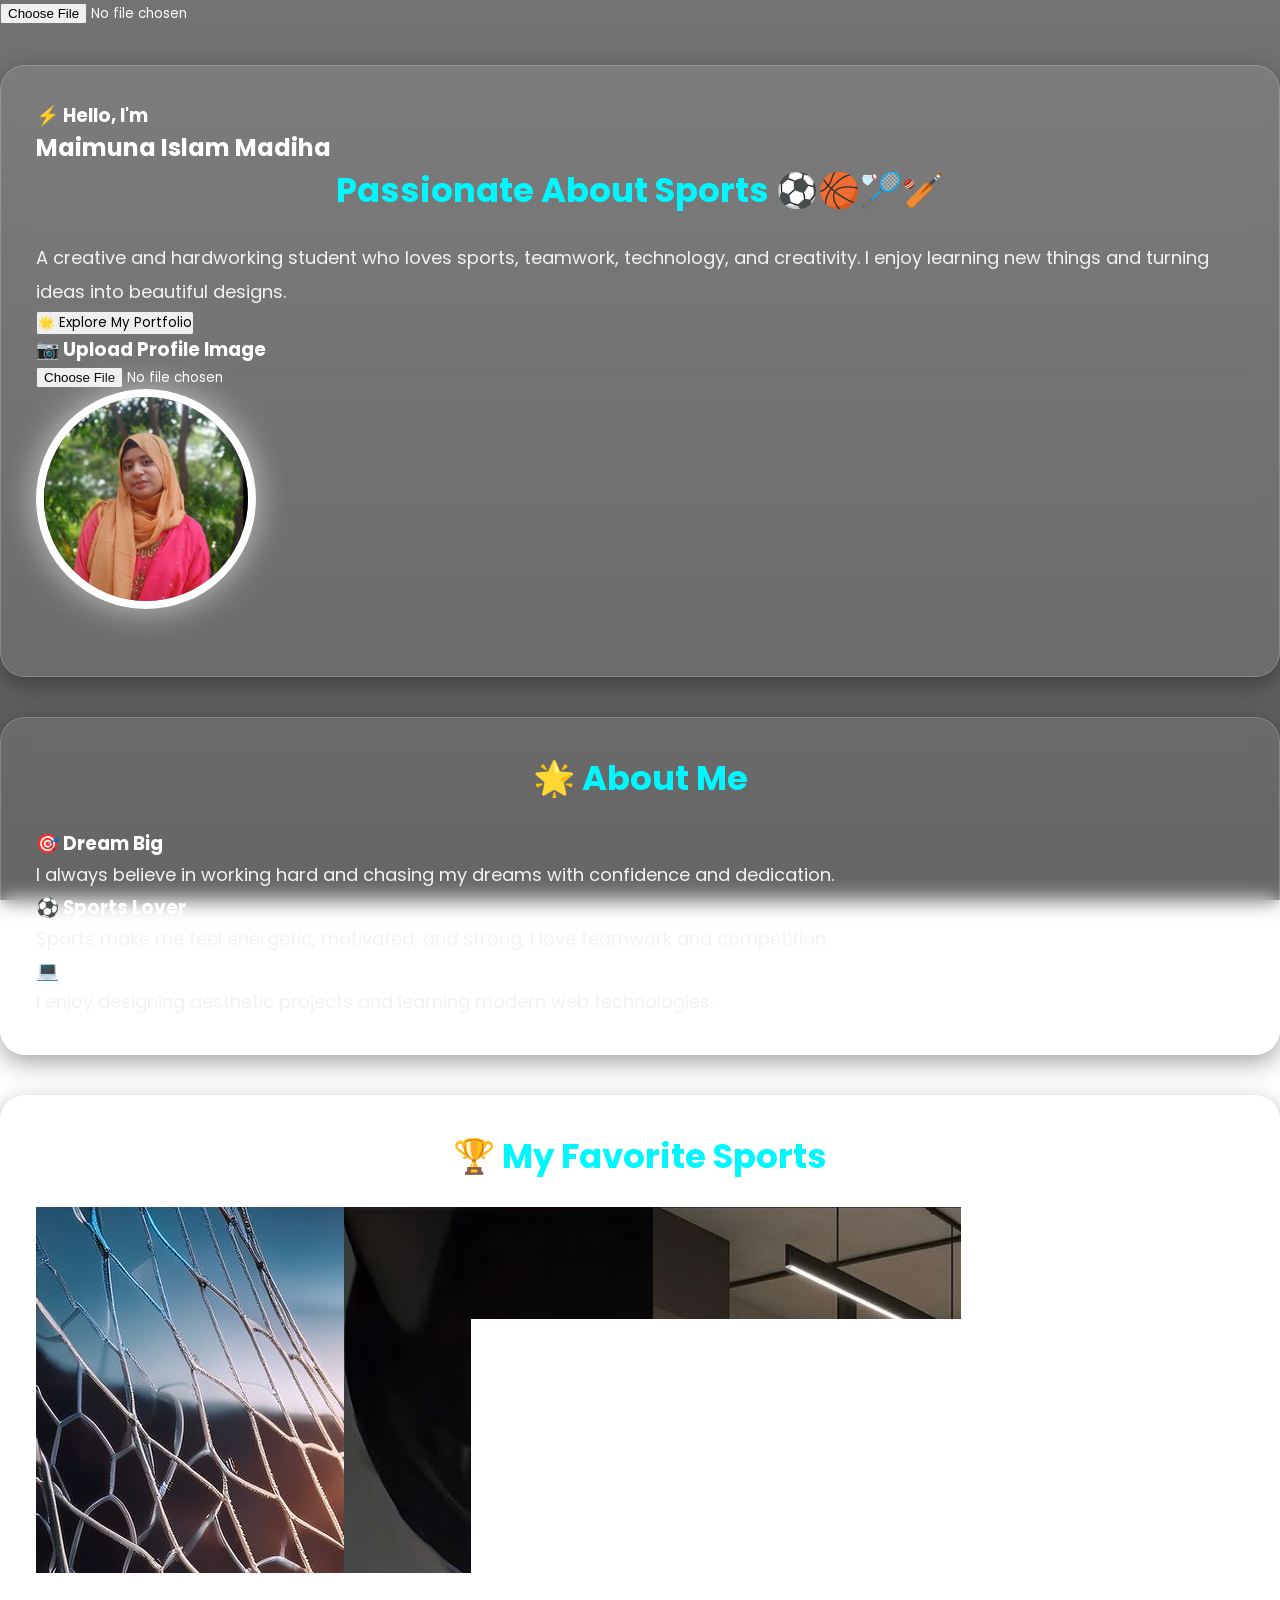
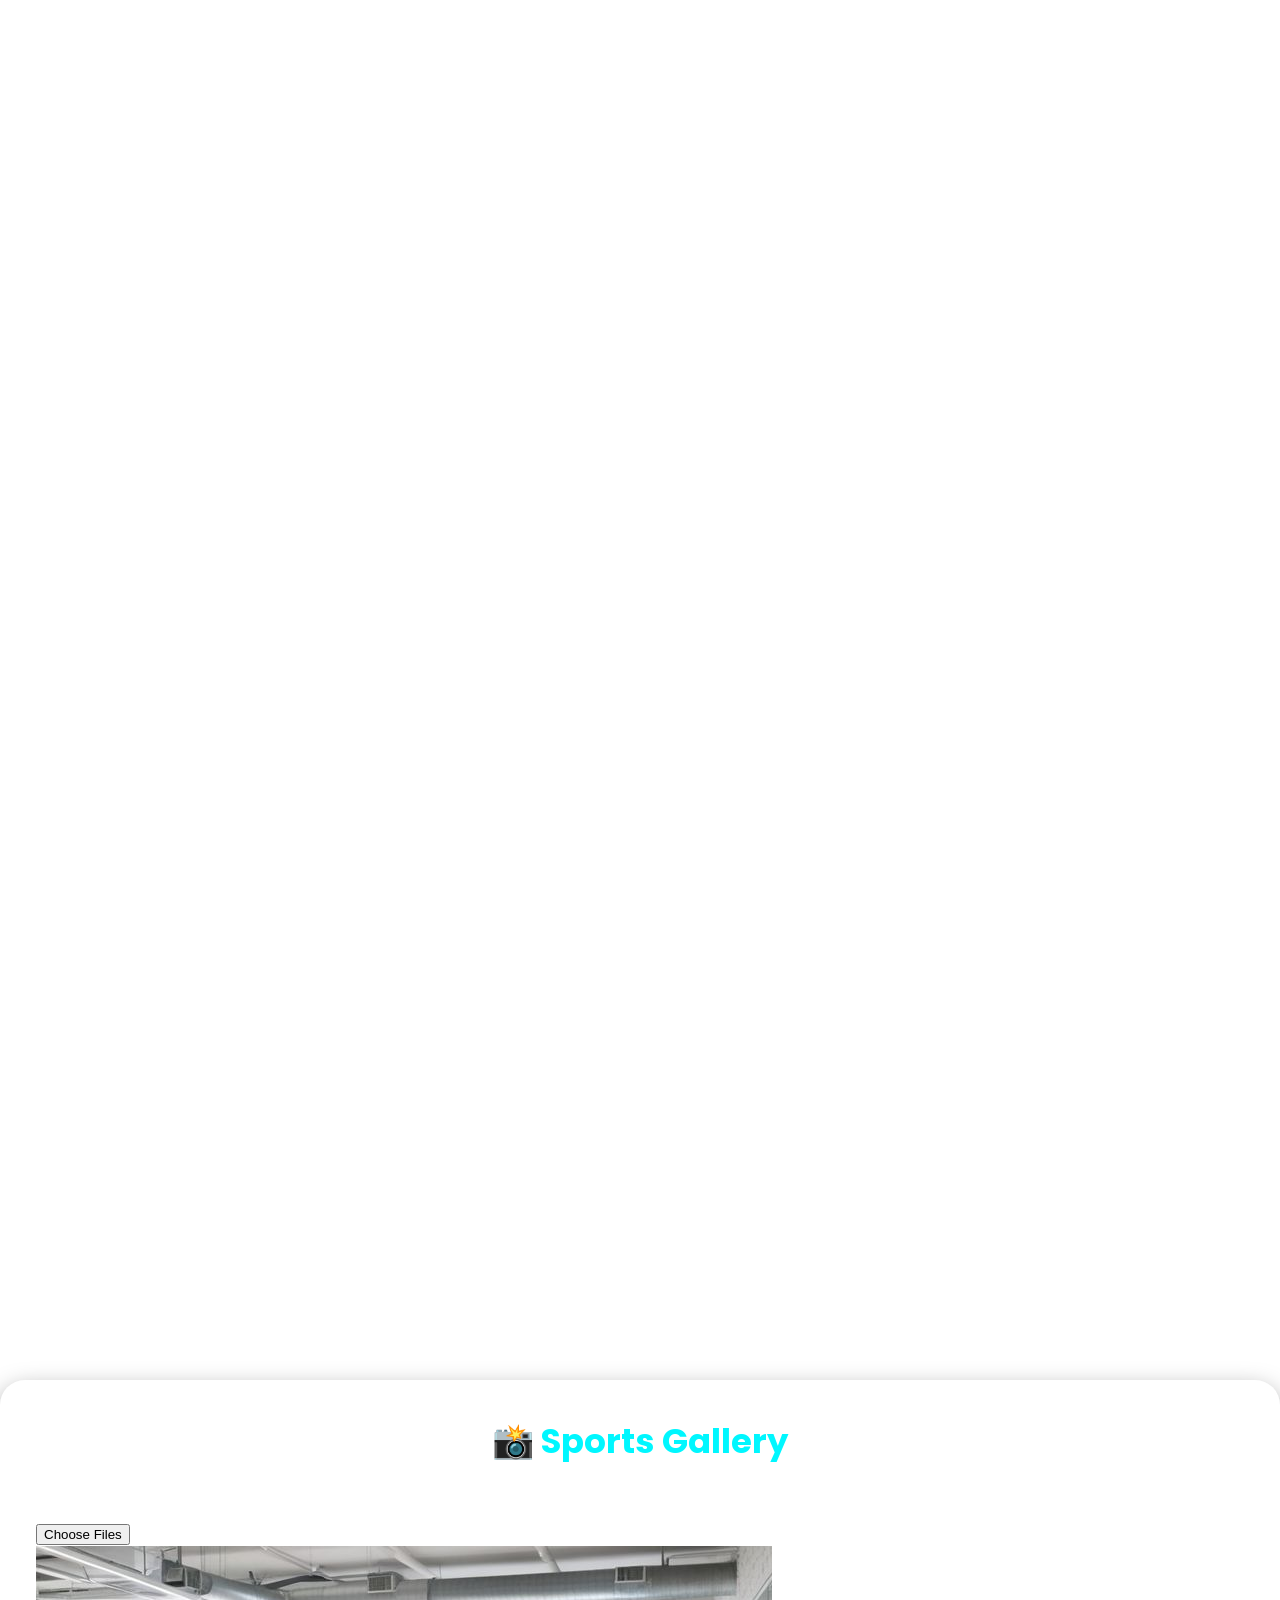
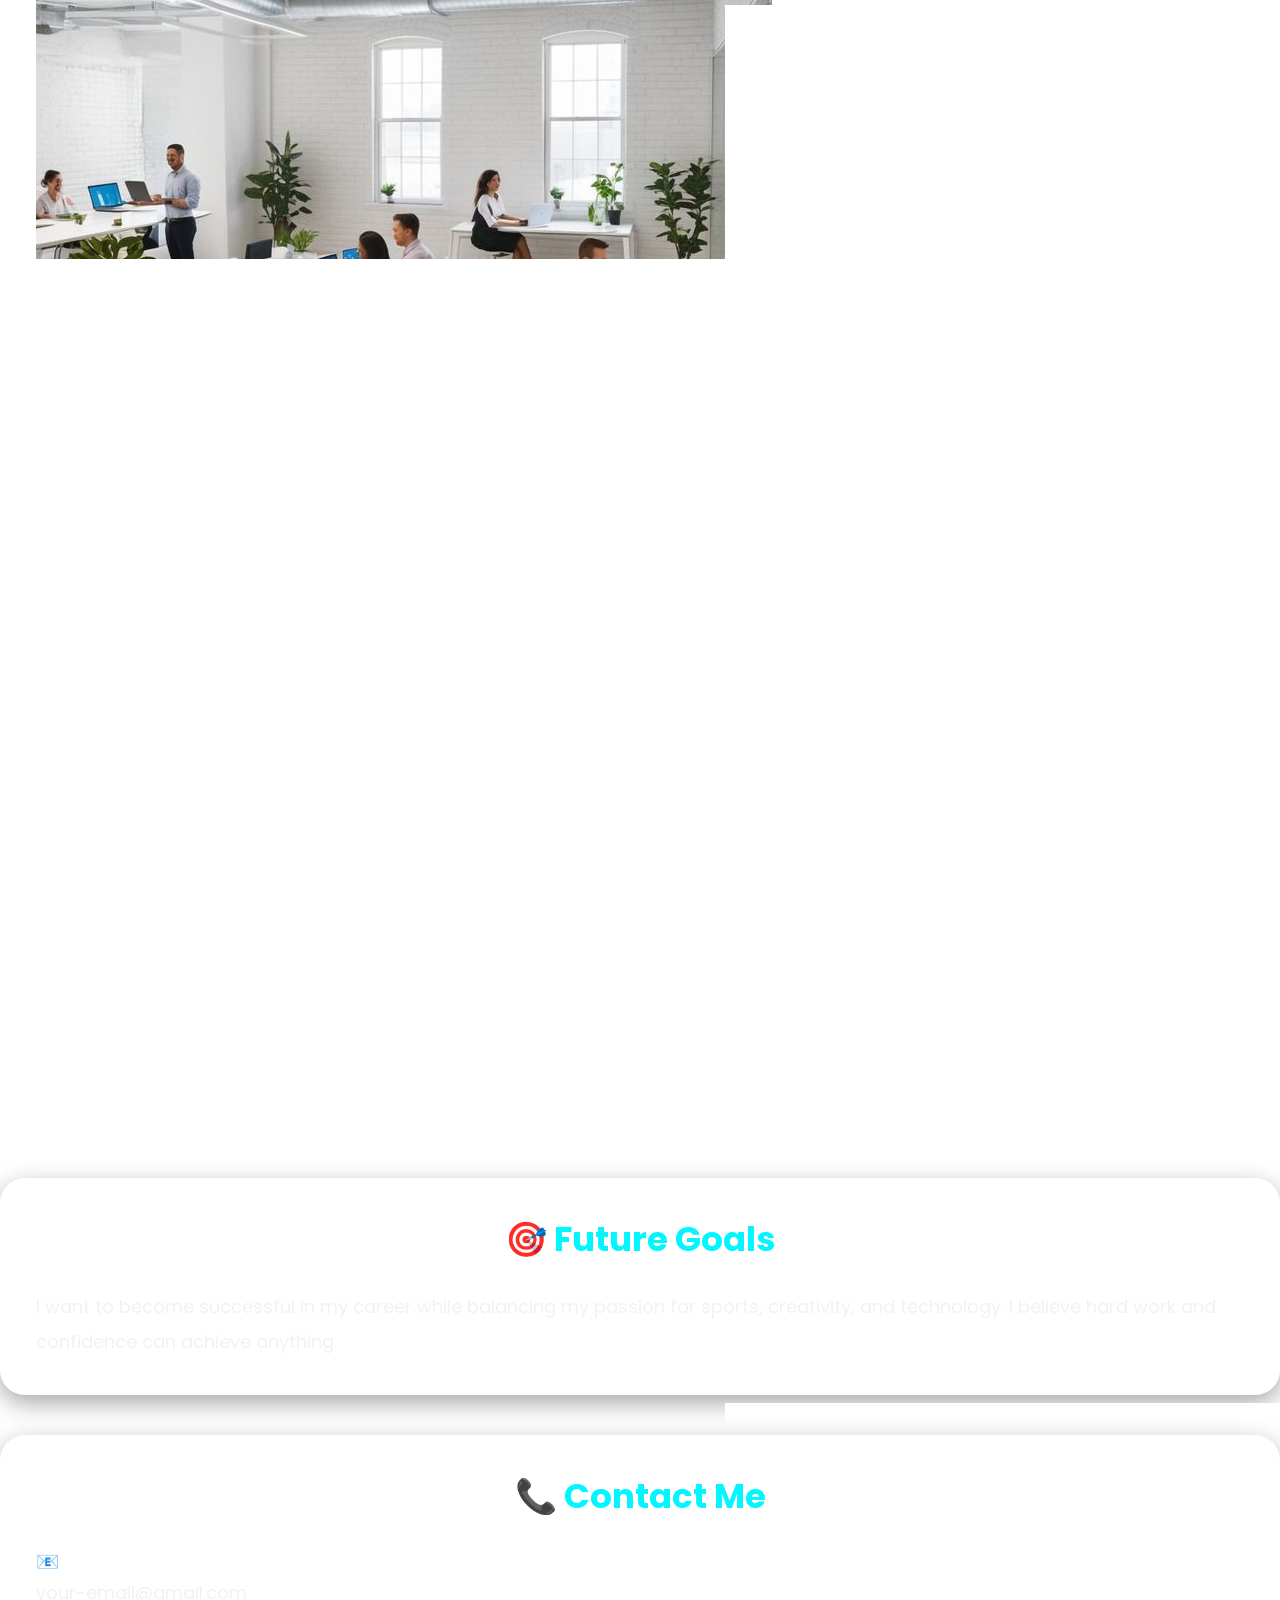
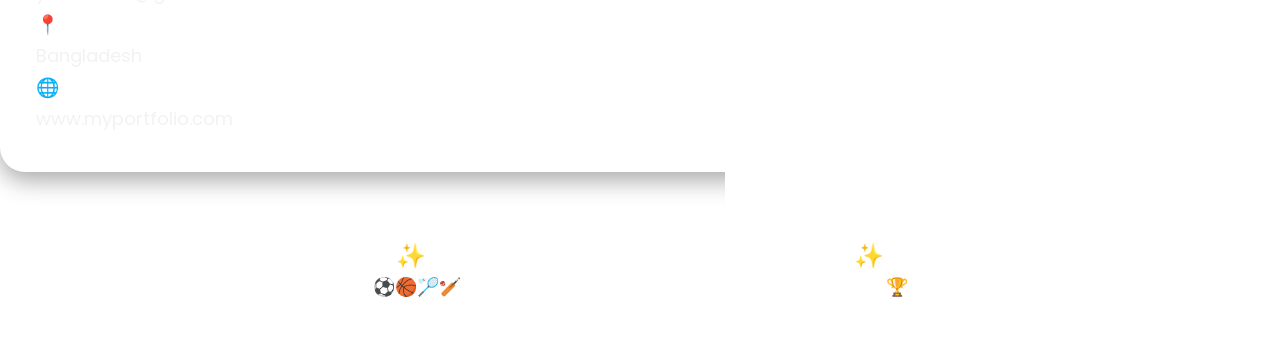
==== index.html @ a53b24c5 "jkkk" ====
<!DOCTYPE html>
<html lang="en">

<head>
    <meta charset="UTF-8">
    <meta name="viewport" content="width=device-width, initial-scale=1.0">

    <title>Madiha | Sports Portfolio</title>

    <!-- CSS FILE -->
    <link rel="stylesheet" href="madiha.css">

    <!-- GOOGLE FONTS -->
    <link href="https://fonts.googleapis.com/css2?family=Poppins:wght@300;400;500;600;700&display=swap" rel="stylesheet">
</head>

<body>

    <!-- BACKGROUND IMAGE SECTION -->
    <div class="background-upload">

        

        <input type="file" id="backgroundImageInput" accept="image/*">

    </div>

    <!-- MAIN CONTAINER -->
    <div class="main-container">

        </nav>

        <!-- HERO SECTION -->
        <section class="hero-section">

            <!-- LEFT SIDE -->
            <div class="hero-text">

                <h3>⚡ Hello, I'm</h3>

                <h1>Maimuna Islam Madiha</h1>

                <h2>
                    Passionate About Sports ⚽🏀🏸🏏
                </h2>

                <p>
                    A creative and hardworking student who loves sports, teamwork, technology, and creativity. 
                    I enjoy learning new things and turning ideas into beautiful designs.
                </p>

                <button>
                    🌟 Explore My Portfolio
                </button>

            </div>

            <!-- RIGHT SIDE -->
            <div class="hero-image">

                <!-- PROFILE IMAGE INPUT -->
                <div class="profile-upload">

                    <h3>📷 Upload Profile Image</h3>

                    <input type="file" id="profileInput" accept="image/*">

                </div>

                <!-- PROFILE IMAGE -->
                <img src="Screenshot 2025-09-28 173318.png" alt="Madiha Profile Image" class="profile-image">

            </div>

        </section>

        <!-- ABOUT SECTION -->
        <section class="about-section">

            <h2>🌟 About Me</h2>

            <div class="about-container">

                <div class="about-card">
                    <h3>🎯 Dream Big</h3>

                    <p>
                        I always believe in working hard and chasing my dreams with confidence and dedication.
                    </p>
                </div>

                <div class="about-card">
                    <h3>⚽ Sports Lover</h3>

                    <p>
                        Sports make me feel energetic, motivated, and strong. I love teamwork and competition.
                    </p>
                </div>

                <div class="about-card">
                    <h3>💻 Creative Mind</h3>

                    <p>
                        I enjoy designing aesthetic projects and learning modern web technologies.
                    </p>
                </div>

            </div>

        </section>

        <!-- SPORTS SECTION -->
        <section class="sports-section">

            <h2>🏆 My Favorite Sports</h2>

            <div class="sports-container">

                <div class="sport-box">
                    <img src="download (13).jpg" alt="Football">
                    <h3>⚽ Football</h3>
                    <p>
                        Football teaches teamwork, focus, and confidence.
                    </p>
                </div>

                <div class="sport-box">
                    <img src="download (11).jpg" alt="Basketball">
                    <h3>🏀 Basketball</h3>
                    <p>
                        Basketball inspires speed, strategy, and leadership.
                    </p>
                </div>

                <div class="sport-box">
                    <img src="download (12).jpg" alt="Badminton">
                    <h3>🏸 Badminton</h3>
                    <p>
                        Badminton helps improve focus and quick thinking.
                    </p>
                </div>

                <div class="sport-box">
                    <img src="Together us humans can.jpg" alt="Cricket">
                    <h3>🏏 Cricket</h3>
                    <p>
                        Cricket is full of excitement, patience, and teamwork.
                    </p>
                </div>

            </div>

        </section>

        <!-- GALLERY -->
        <section class="gallery-section">

            <h2>📸 Sports Gallery</h2>

            <!-- MULTIPLE IMAGE INPUT -->
            <div class="gallery-upload">

                <h3>🖼 Upload More Images</h3>

                <input type="file" id="galleryInput" accept="image/*" multiple>

            </div>

            <div class="gallery-container">

                <img src="office work.jpg" alt="Gallery Image">
                <img src="gallery2.jpg" alt="Gallery Image">
                <img src="gallery3.jpg" alt="Gallery Image">
                <img src="gallery4.jpg" alt="Gallery Image">
                <img src="gallery5.jpg" alt="Gallery Image">
                <img src="gallery6.jpg" alt="Gallery Image">

            </div>

        </section>

        <!-- SKILLS SECTION -->
        <section class="skills-section">

            <h2>💻 My Skills</h2>

            <div class="skills-container">

                <div class="skill-card">✨ Creativity</div>
                <div class="skill-card">✨ Teamwork</div>
                <div class="skill-card">✨ Leadership</div>
                <div class="skill-card">✨ Communication</div>
                <div class="skill-card">✨ Web Design</div>
                <div class="skill-card">✨ Problem Solving</div>
                <div class="skill-card">✨ Confidence</div>
                <div class="skill-card">✨ Time Management</div>

            </div>

        </section>

        <!-- GOALS SECTION -->
        <section class="goal-section">

            <h2>🎯 Future Goals</h2>

            <p>
                I want to become successful in my career while balancing my passion for sports, creativity, and technology. 
                I believe hard work and confidence can achieve anything.
            </p>

        </section>

        <!-- CONTACT SECTION -->
        <section class="contact-section">

            <h2>📞 Contact Me</h2>

            <div class="contact-container">

                <div class="contact-box">
                    <h3>📧 Email</h3>
                    <p>your-email@gmail.com</p>
                </div>

                <div class="contact-box">
                    <h3>📍 Location</h3>
                    <p>Bangladesh</p>
                </div>

                <div class="contact-box">
                    <h3>🌐 Website</h3>
                    <p>www.myportfolio.com</p>
                </div>

            </div>

        </section>

        <!-- FOOTER -->
        <footer>

            <h2>
                ✨ Designed With Passion By Madiha ✨
            </h2>

            <p>
                ⚽🏀🏸🏏 Keep Dreaming • Keep Growing • Keep Winning 🏆
            </p>

        </footer>

    </div>

</body>

</html>
```
---- madiha.css ----
/* =========================================
   MAIMUNA ISLAM MADIHA - AESTHETIC PORTFOLIO
========================================= */

/* Google Font */
@import url('https://fonts.googleapis.com/css2?family=Poppins:wght@300;400;500;600;700&display=swap');

/* Reset */
*{
    margin:0;
    padding:0;
    box-sizing:border-box;
    font-family:'Poppins', sans-serif;
}

/* BODY */
body{
    min-height:100vh;
    background:
    linear-gradient(rgba(0,0,0,0.55), rgba(0,0,0,0.65)),
    url("https://images.unsplash.com/photo-1517649763962-0c623066013b?q=80&w=1600&auto=format&fit=crop");
    
    background-size:cover;
    background-position:center;
    background-attachment:fixed;

    color:white;
    overflow-x:hidden;
}

/* MAIN CONTAINER */
.portfolio-container{
    width:90%;
    max-width:1200px;
    margin:auto;
    padding:40px 0;
}

/* HEADER */
header{
    text-align:center;
    padding:50px 30px;
    backdrop-filter:blur(12px);
    background:rgba(255,255,255,0.08);
    border:1px solid rgba(255,255,255,0.2);
    border-radius:30px;
    box-shadow:0 10px 30px rgba(0,0,0,0.4);
}

/* PROFILE IMAGE */
.profile-image{
    width:220px;
    height:220px;
    border-radius:50%;
    object-fit:cover;
    border:8px solid #ffffff;
    box-shadow:0 0 35px rgba(255,255,255,0.6);
    margin-bottom:25px;
    transition:0.5s;
}

/* Hover Effect */
.profile-image:hover{
    transform:scale(1.06);
    box-shadow:0 0 30px #00f7ff;
}

/* NAME */
header h1{
    font-size:52px;
    font-weight:700;
    margin-bottom:15px;
    background:linear-gradient(to right,#ffcc00,#00f7ff,#ff4fd8);
    -webkit-background-clip:text;
    -webkit-text-fill-color:transparent;
}

/* SHORT TEXT */
header p{
    font-size:20px;
    color:#f1f1f1;
    line-height:1.8;
}

/* SECTION DESIGN */
section{
    margin-top:40px;
    padding:35px;
    border-radius:25px;
    background:rgba(255,255,255,0.08);
    backdrop-filter:blur(10px);
    border:1px solid rgba(255,255,255,0.2);
    box-shadow:0 8px 25px rgba(0,0,0,0.35);
    transition:0.4s;
}

/* Hover Animation */
section:hover{
    transform:translateY(-6px);
}

/* SECTION TITLE */
section h2{
    font-size:34px;
    margin-bottom:25px;
    color:#00f7ff;
    text-align:center;
}

/* PARAGRAPH */
section p{
    font-size:18px;
    line-height:1.9;
    color:#f2f2f2;
}

/* SPORTS CARDS */
.sports-container{
    display:grid;
    grid-template-columns:repeat(auto-fit,minmax(220px,1fr));
    gap:25px;
    margin-top:20px;
}

/* CARD */
.sport-card{
    background:linear-gradient(135deg,#ff4fd8,#6c63ff);
    padding:25px;
    border-radius:20px;
    text-align:center;
    transition:0.4s;
    box-shadow:0 8px 20px rgba(0,0,0,0.3);
}

/* CARD HOVER */
.sport-card:hover{
    transform:scale(1.05);
    background:linear-gradient(135deg,#00f7ff,#ffcc00);
    color:black;
}

/* CARD TITLE */
.sport-card h3{
    font-size:28px;
    margin-bottom:12px;
}

/* CARD TEXT */
.sport-card p{
    font-size:16px;
}

/* SKILLS */
.skills ul{
    display:grid;
    grid-template-columns:repeat(auto-fit,minmax(220px,1fr));
    gap:18px;
    list-style:none;
}

/* SKILL ITEM */
.skills li{
    background:linear-gradient(135deg,#00f7ff,#0077ff);
    padding:18px;
    border-radius:15px;
    text-align:center;
    font-weight:600;
    transition:0.4s;
    box-shadow:0 6px 18px rgba(0,0,0,0.3);
}

/* SKILL HOVER */
.skills li:hover{
    transform:translateY(-5px);
    background:linear-gradient(135deg,#ffcc00,#ff4fd8);
}

/* CONTACT */
.contact p{
    text-align:center;
    font-size:19px;
    margin:12px 0;
}

/* FOOTER */
footer{
    margin-top:40px;
    text-align:center;
    padding:25px;
    border-radius:20px;
    background:rgba(255,255,255,0.08);
    backdrop-filter:blur(10px);
    border:1px solid rgba(255,255,255,0.2);
}

/* FOOTER TEXT */
footer p{
    font-size:18px;
    color:#ffffff;
}

/* IMAGE INPUT OPTION */
.image-upload{
    margin-top:25px;
    text-align:center;
}

/* Upload Label */
.image-upload label{
    display:inline-block;
    padding:14px 28px;
    background:linear-gradient(135deg,#00f7ff,#6c63ff);
    border-radius:40px;
    color:white;
    font-weight:600;
    cursor:pointer;
    transition:0.4s;
}

/* Label Hover */
.image-upload label:hover{
    background:linear-gradient(135deg,#ff4fd8,#ffcc00);
    transform:scale(1.05);
}

/* Hide Input */
.image-upload input{
    display:none;
}

/* EXTRA GLOW EFFECT */
header,
section,
footer{
    animation:glow 4s infinite alternate;
}

/* Animation */
@keyframes glow{
    from{
        box-shadow:0 0 20px rgba(0,247,255,0.15);
    }
    to{
        box-shadow:0 0 35px rgba(255,79,216,0.35);
    }
}

/* RESPONSIVE */
@media(max-width:768px){

    header h1{
        font-size:36px;
    }

    .profile-image{
        width:170px;
        height:170px;
    }

    section{
        padding:25px;
    }

    section h2{
        font-size:28px;
    }

    section p{
        font-size:16px;
    }
}
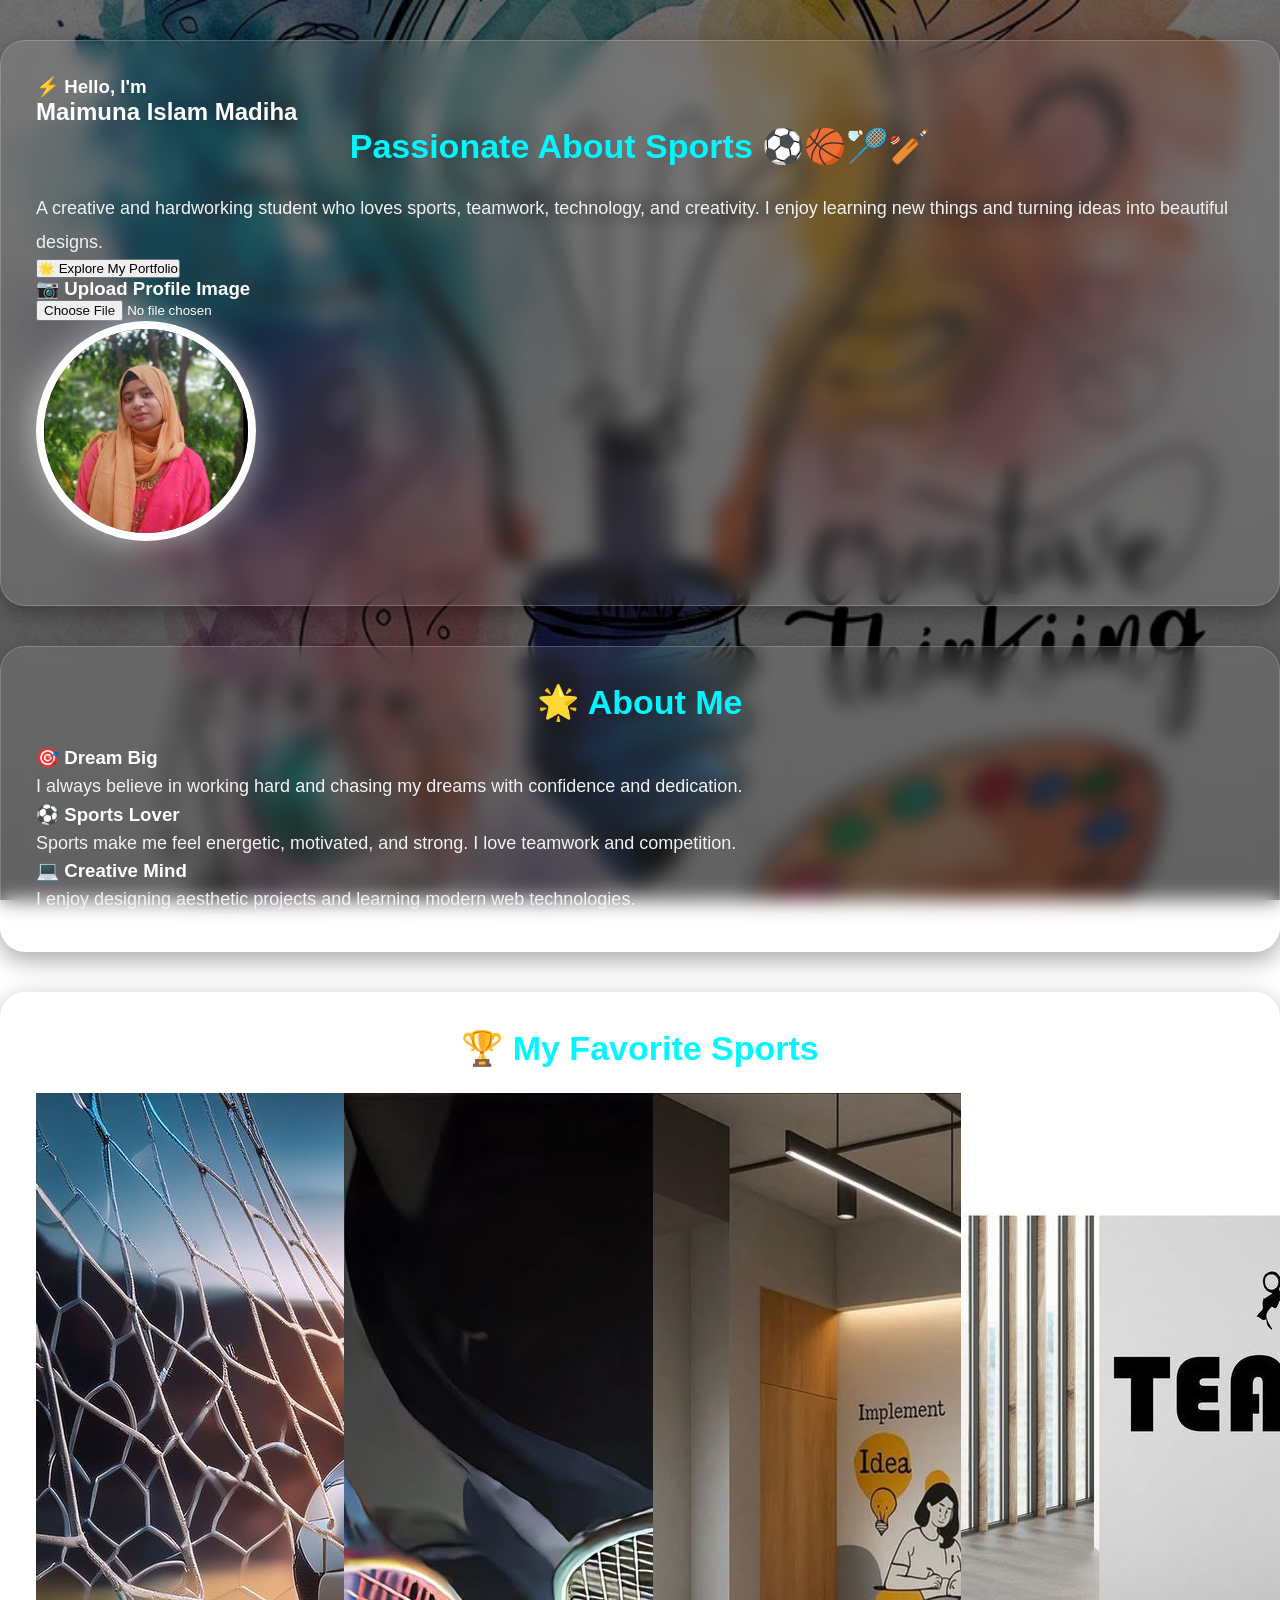
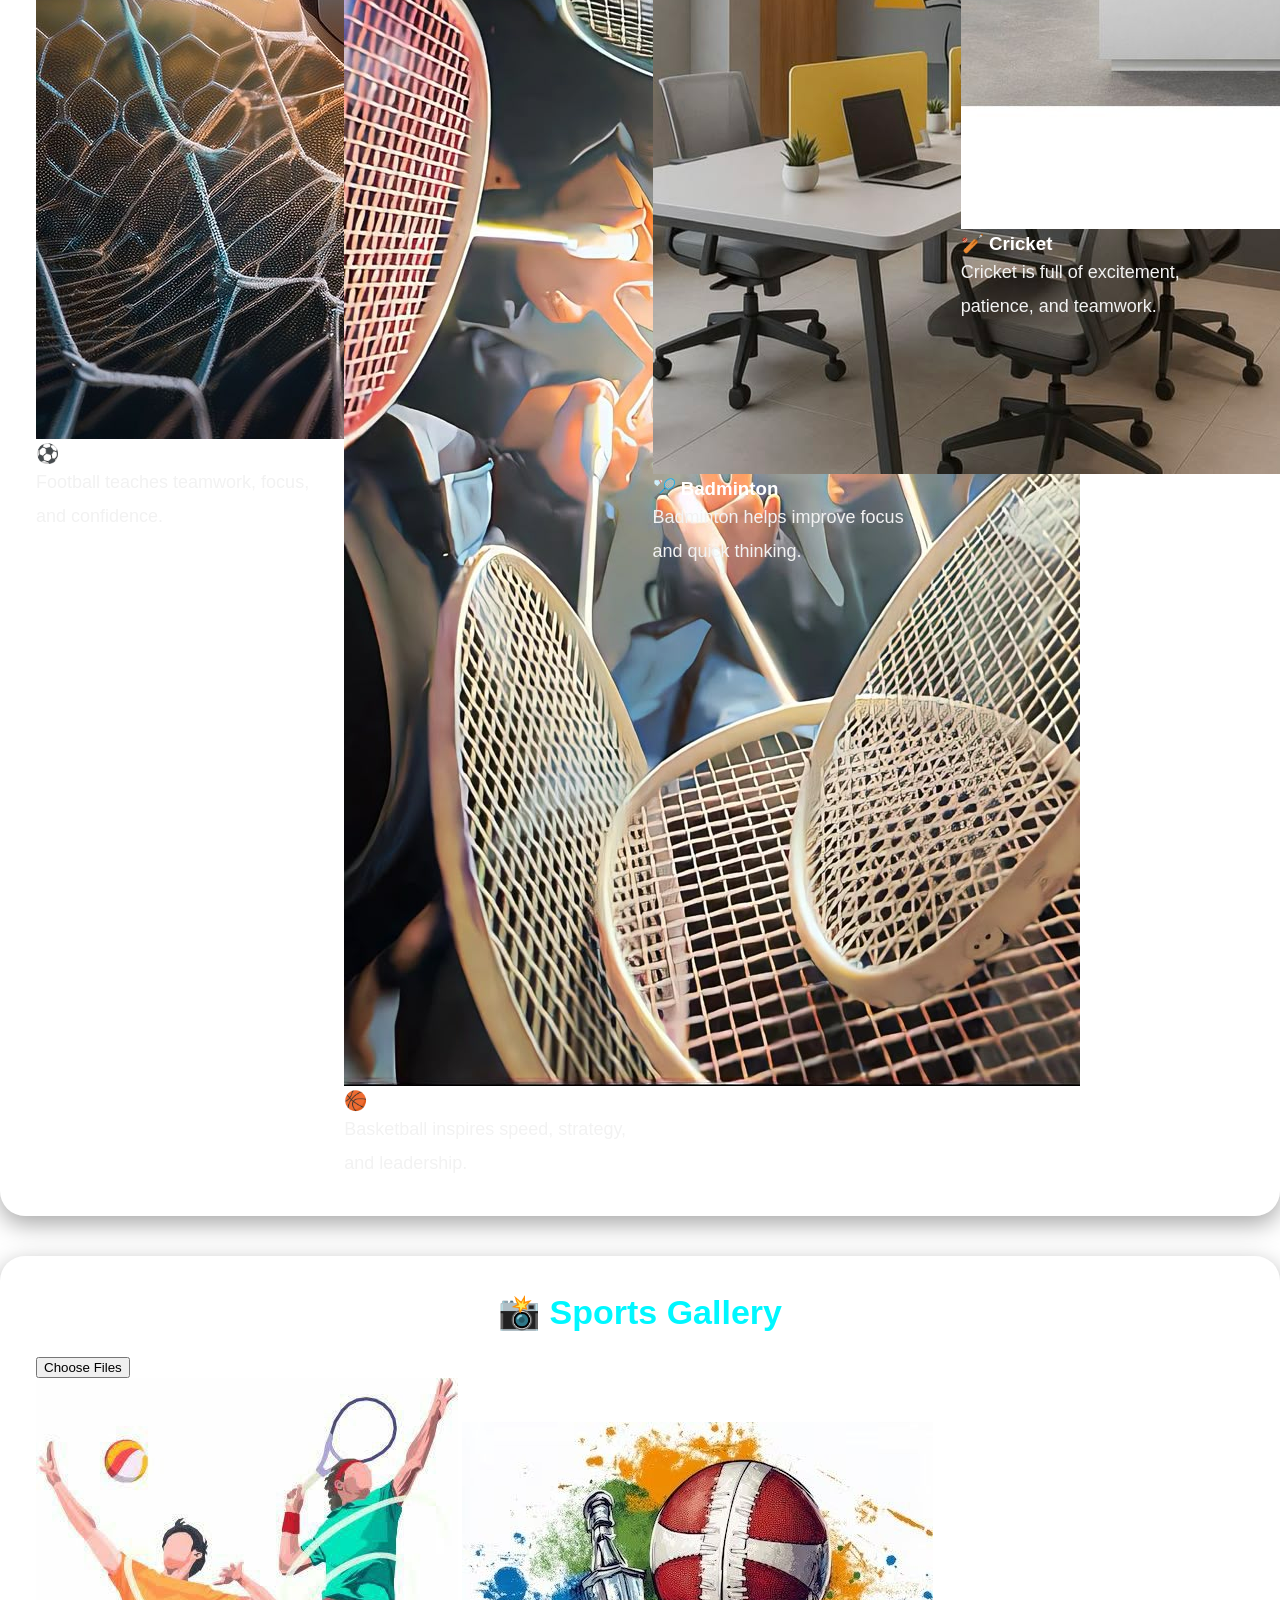
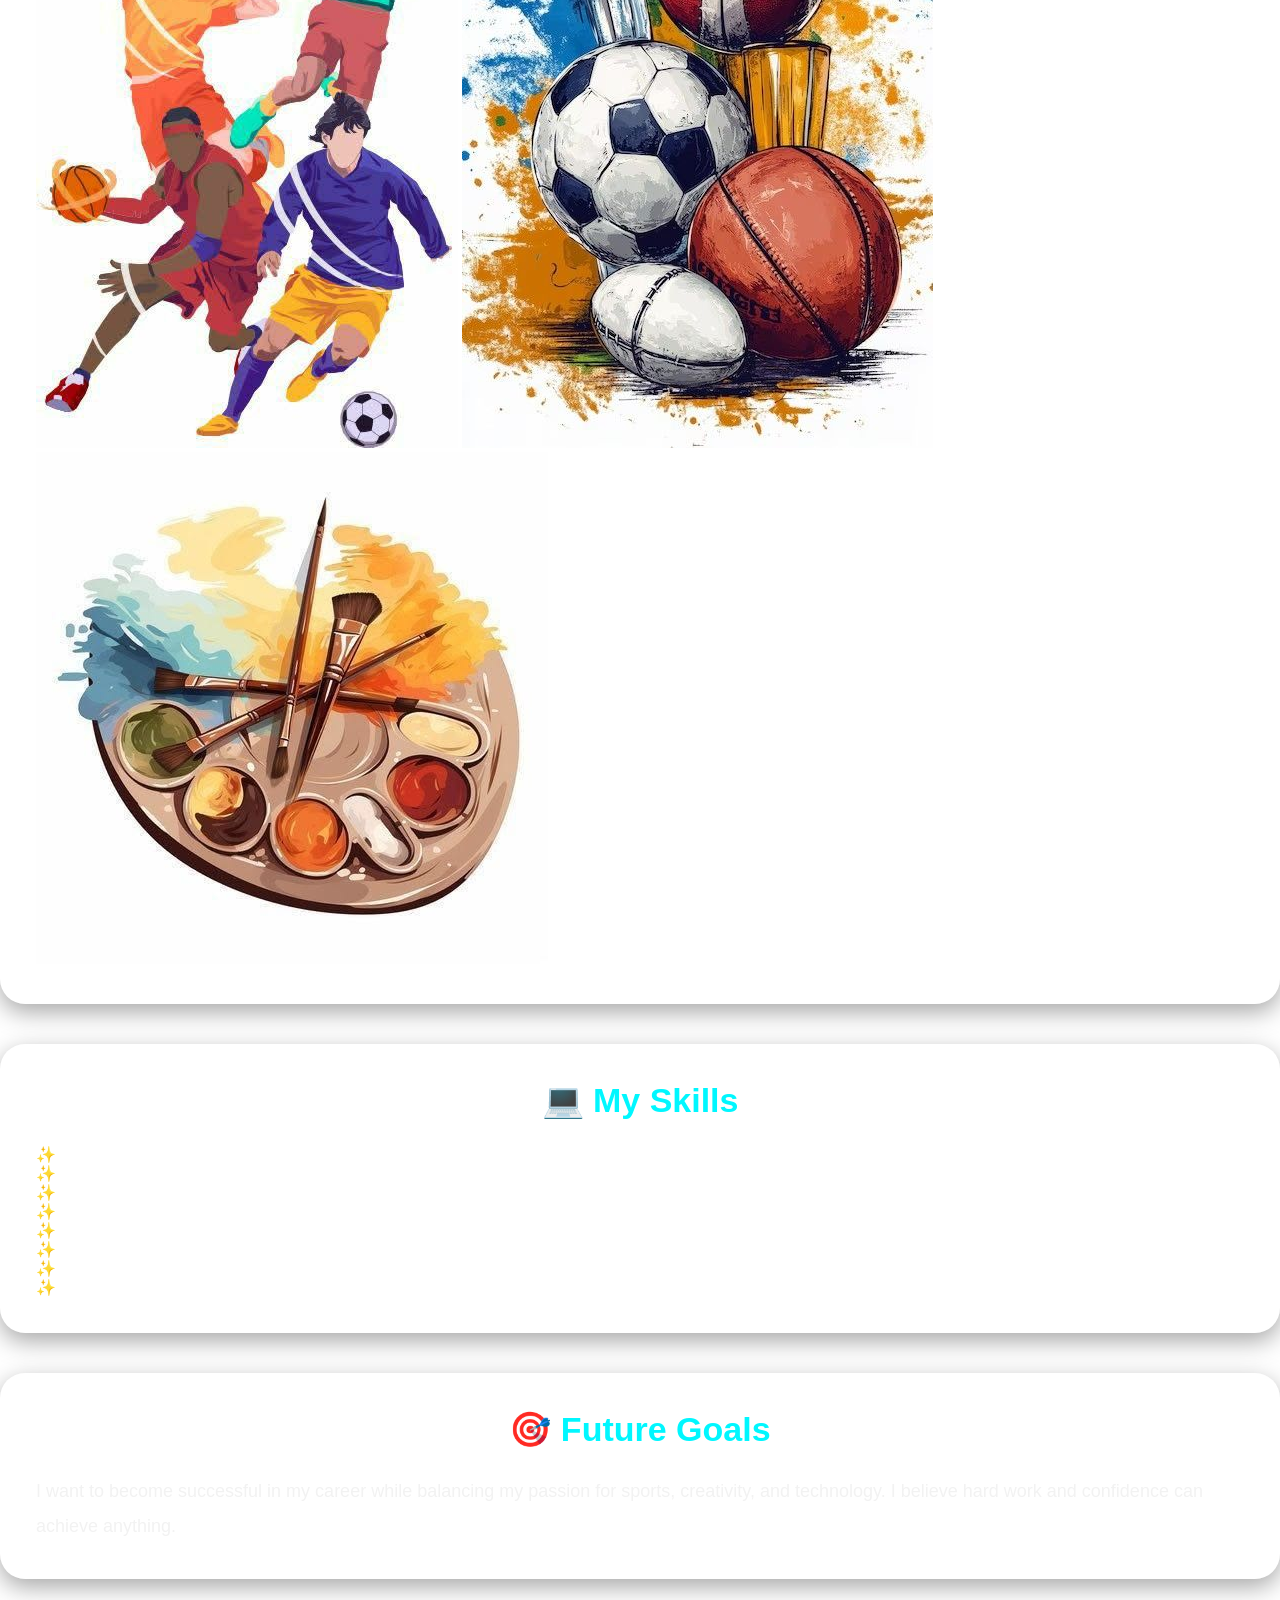
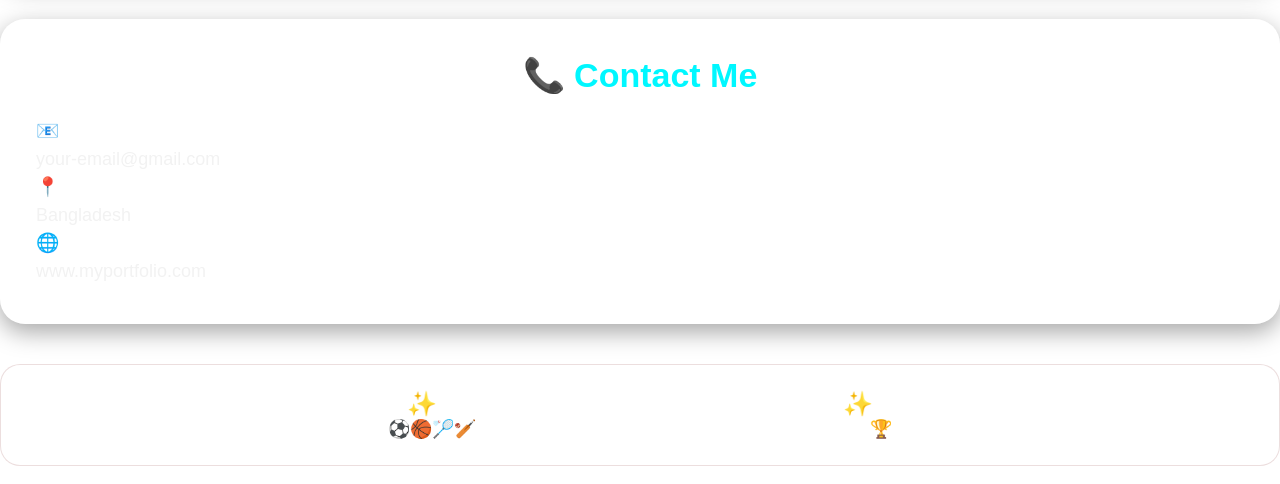
==== commit 6c155002: "ghjhvjg" ====
--- a/index.html
+++ b/index.html
@@ -12,7 +12,7 @@
     <link rel="stylesheet" href="madiha.css">
 
     <!-- GOOGLE FONTS -->
-    <link href="https://fonts.googleapis.com/css2?family=Poppins:wght@300;400;500;600;700&display=swap" rel="stylesheet">
+    <link href="download (11).jpg" rel="stylesheet">
 </head>
 
 <body>
@@ -22,7 +22,7 @@
 
         
 
-        <input type="file" id="backgroundImageInput" accept="image/*">
+       
 
     </div>
 
@@ -161,7 +161,7 @@
             <!-- MULTIPLE IMAGE INPUT -->
             <div class="gallery-upload">
 
-                <h3>🖼 Upload More Images</h3>
+            
 
                 <input type="file" id="galleryInput" accept="image/*" multiple>
 
@@ -169,12 +169,10 @@
 
             <div class="gallery-container">
 
-                <img src="office work.jpg" alt="Gallery Image">
-                <img src="gallery2.jpg" alt="Gallery Image">
-                <img src="gallery3.jpg" alt="Gallery Image">
-                <img src="gallery4.jpg" alt="Gallery Image">
-                <img src="gallery5.jpg" alt="Gallery Image">
-                <img src="gallery6.jpg" alt="Gallery Image">
+                <img src="download (14).jpg" alt="Gallery Image">
+                <img src="download (15).jpg" alt="Gallery Image">
+                <img src="download (16).jpg" alt="Gallery Image">
+                
 
             </div>
 
--- a/madiha.css
+++ b/madiha.css
@@ -3,7 +3,7 @@
 ========================================= */
 
 /* Google Font */
-@import url('https://fonts.googleapis.com/css2?family=Poppins:wght@300;400;500;600;700&display=swap');
+@import url('ebb436600b21f77a70d5ebfa0581de7e.jpg');
 
 /* Reset */
 *{
@@ -18,7 +18,7 @@
     min-height:100vh;
     background:
     linear-gradient(rgba(0,0,0,0.55), rgba(0,0,0,0.65)),
-    url("https://images.unsplash.com/photo-1517649763962-0c623066013b?q=80&w=1600&auto=format&fit=crop");
+    url("ebb436600b21f77a70d5ebfa0581de7e.jpg");
     
     background-size:cover;
     background-position:center;
@@ -160,7 +160,7 @@
 
 /* SKILL ITEM */
 .skills li{
-    background:linear-gradient(135deg,#00f7ff,#0077ff);
+    background:linear-gradient(135deg,#17393a,#0077ff);
     padding:18px;
     border-radius:15px;
     text-align:center;
@@ -190,7 +190,7 @@
     border-radius:20px;
     background:rgba(255,255,255,0.08);
     backdrop-filter:blur(10px);
-    border:1px solid rgba(255,255,255,0.2);
+    border:1px solid rgba(160, 89, 89, 0.2);
 }
 
 /* FOOTER TEXT */
@@ -241,7 +241,7 @@
         box-shadow:0 0 20px rgba(0,247,255,0.15);
     }
     to{
-        box-shadow:0 0 35px rgba(255,79,216,0.35);
+        box-shadow:0 0 35px rgba(45, 23, 41, 0.35);
     }
 }
 
@@ -249,7 +249,7 @@
 @media(max-width:768px){
 
     header h1{
-        font-size:36px;
+        font-size:50px;
     }
 
     .profile-image{
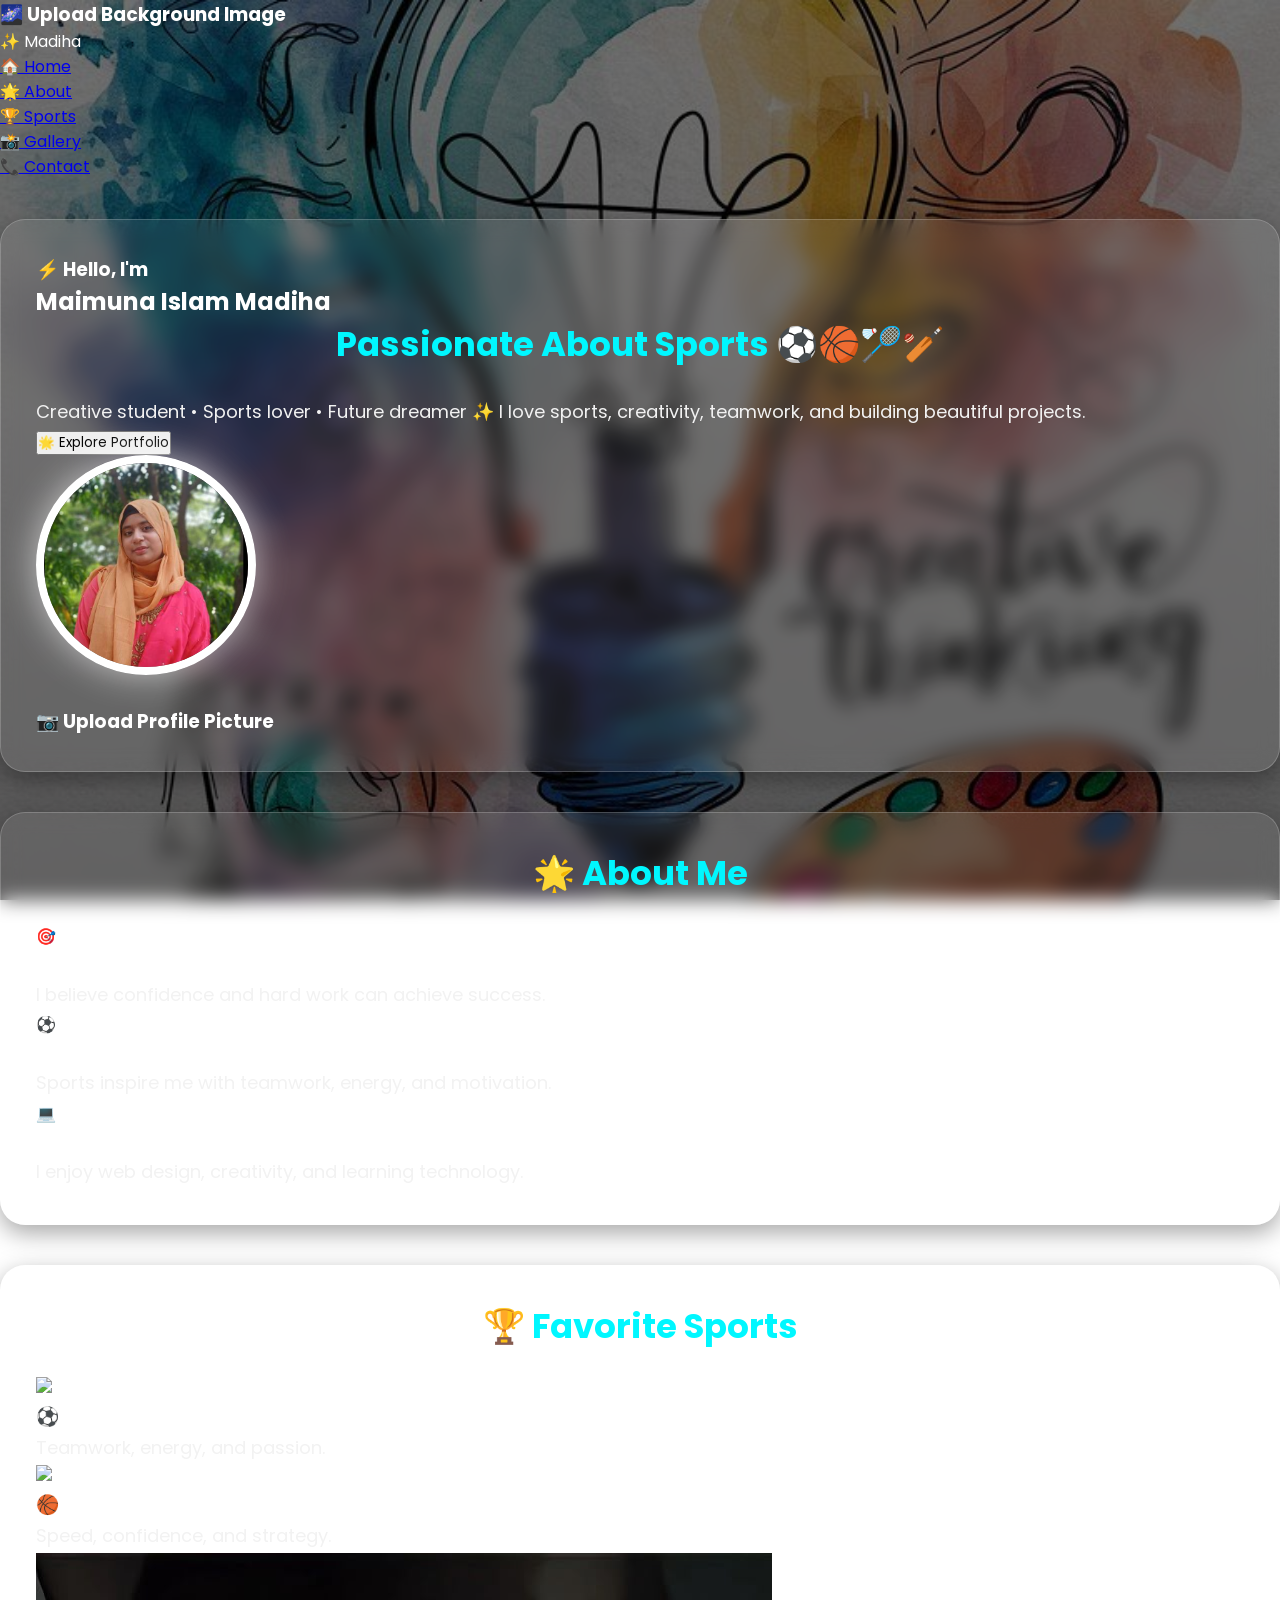
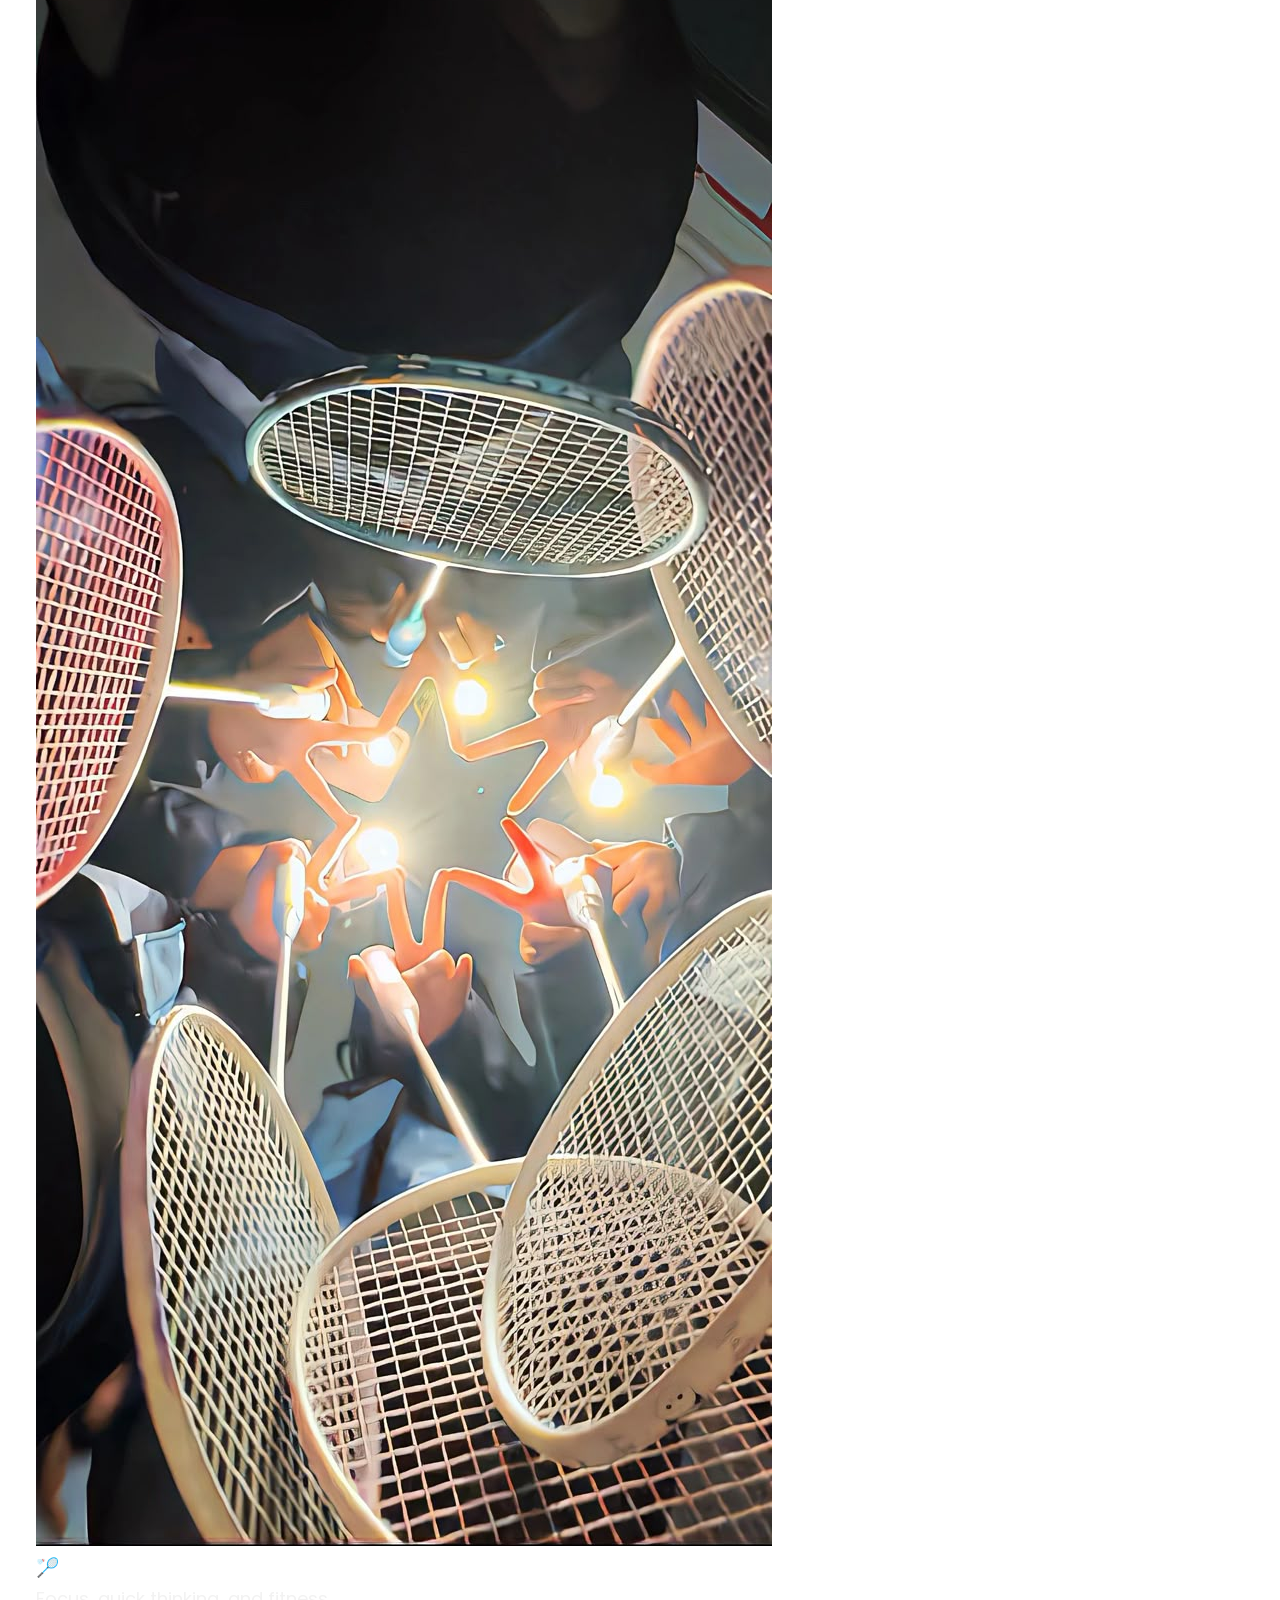
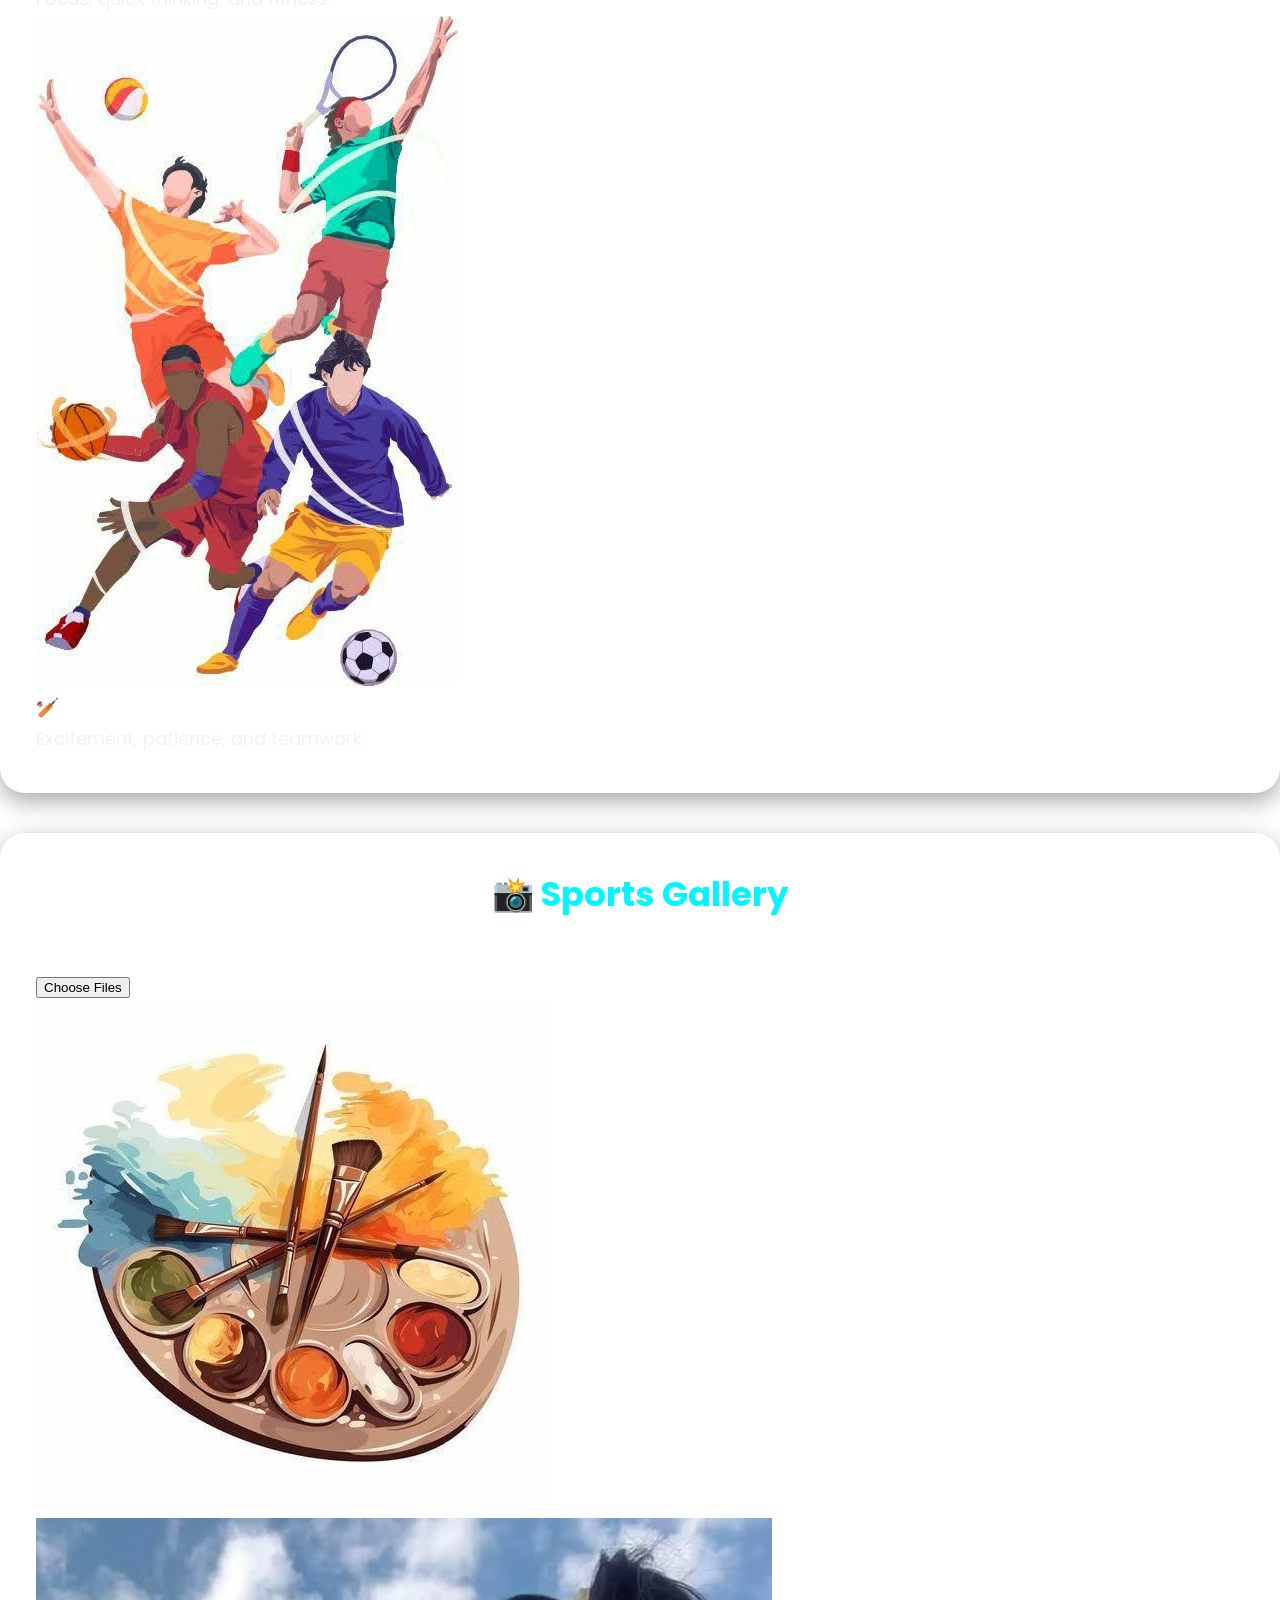
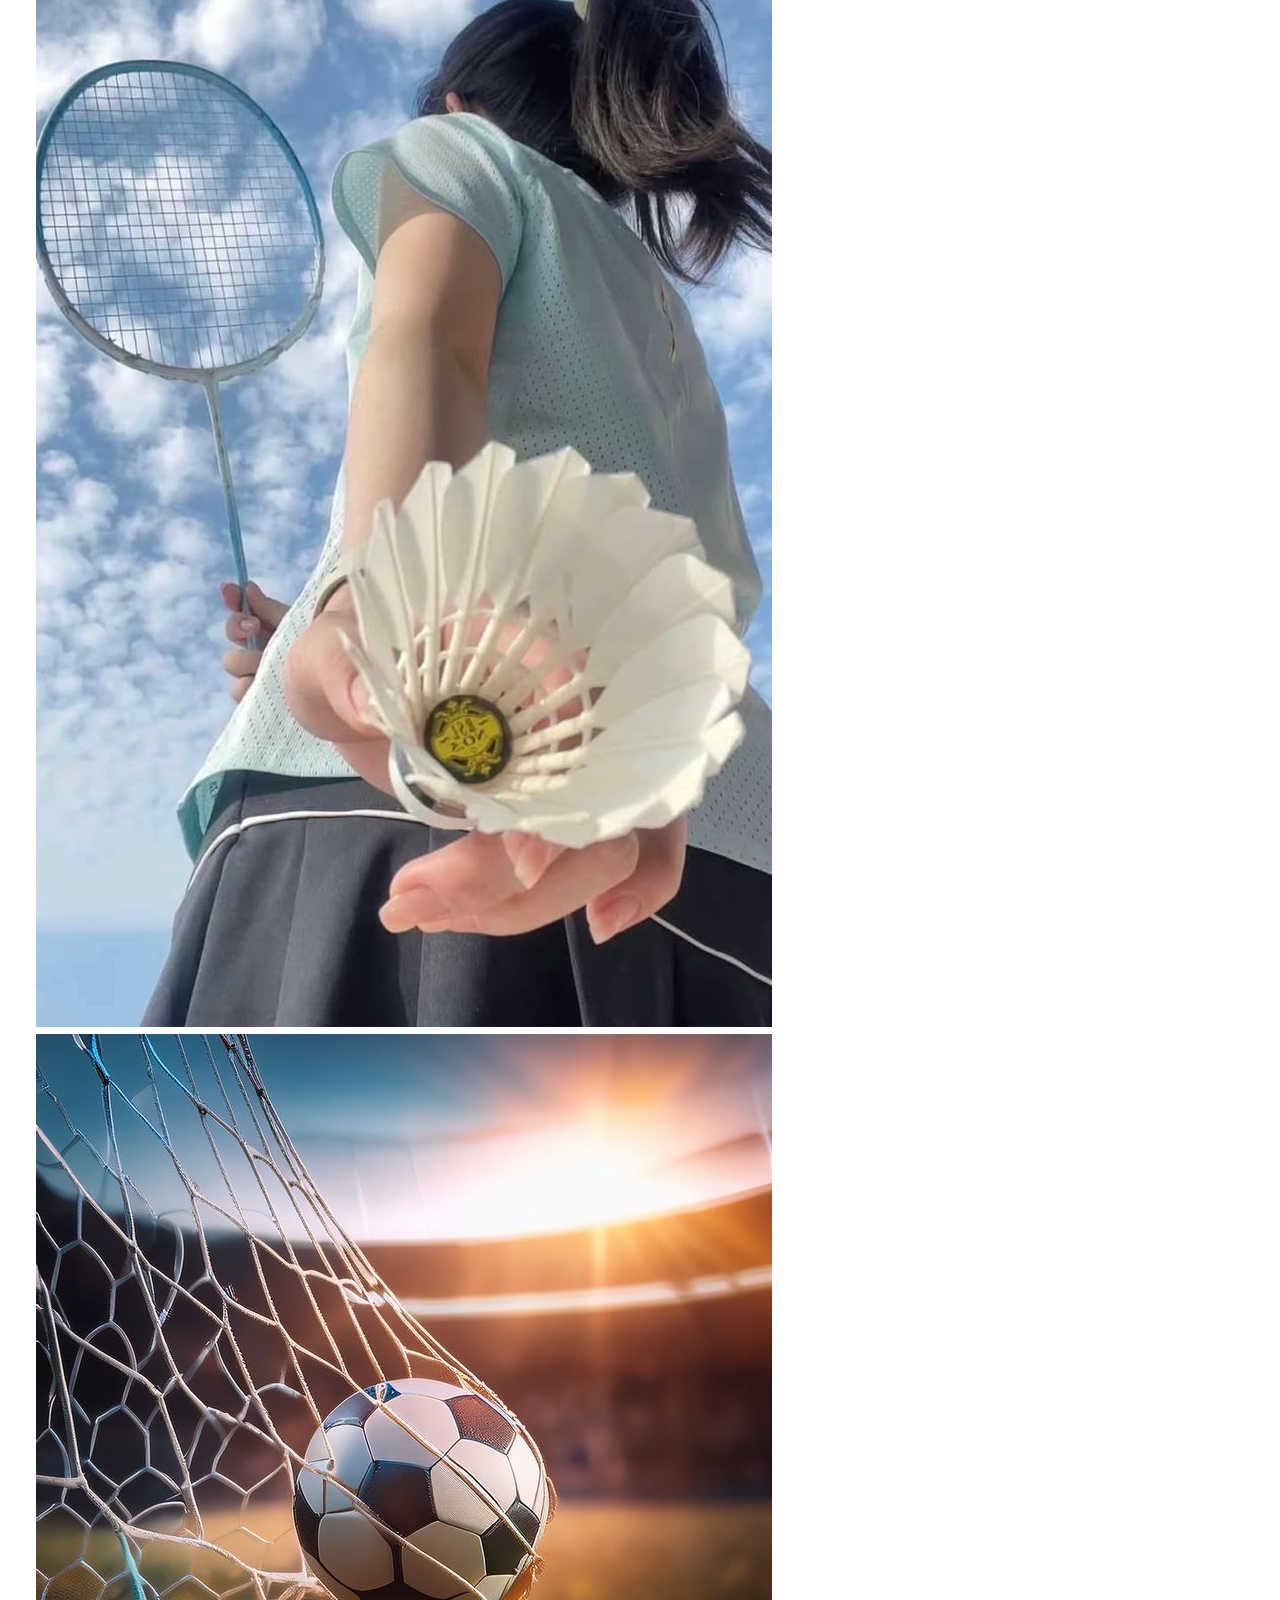
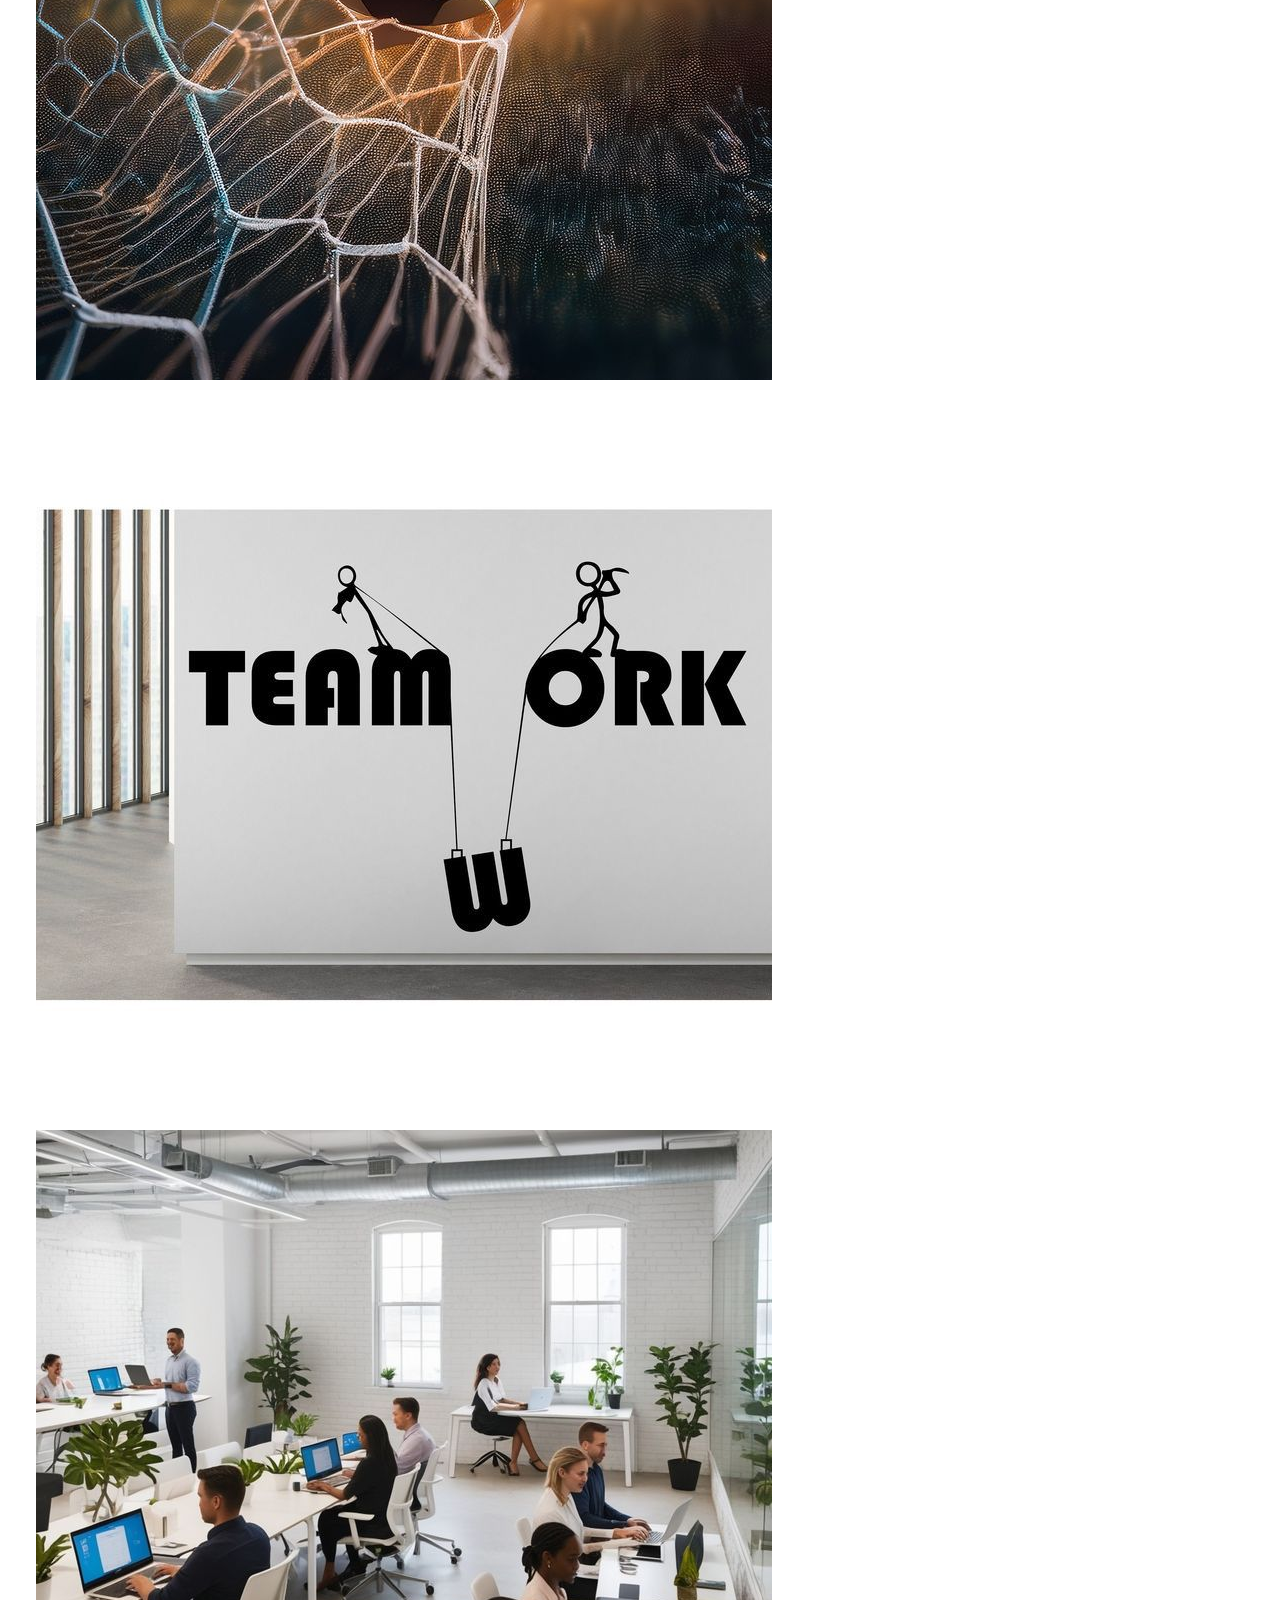
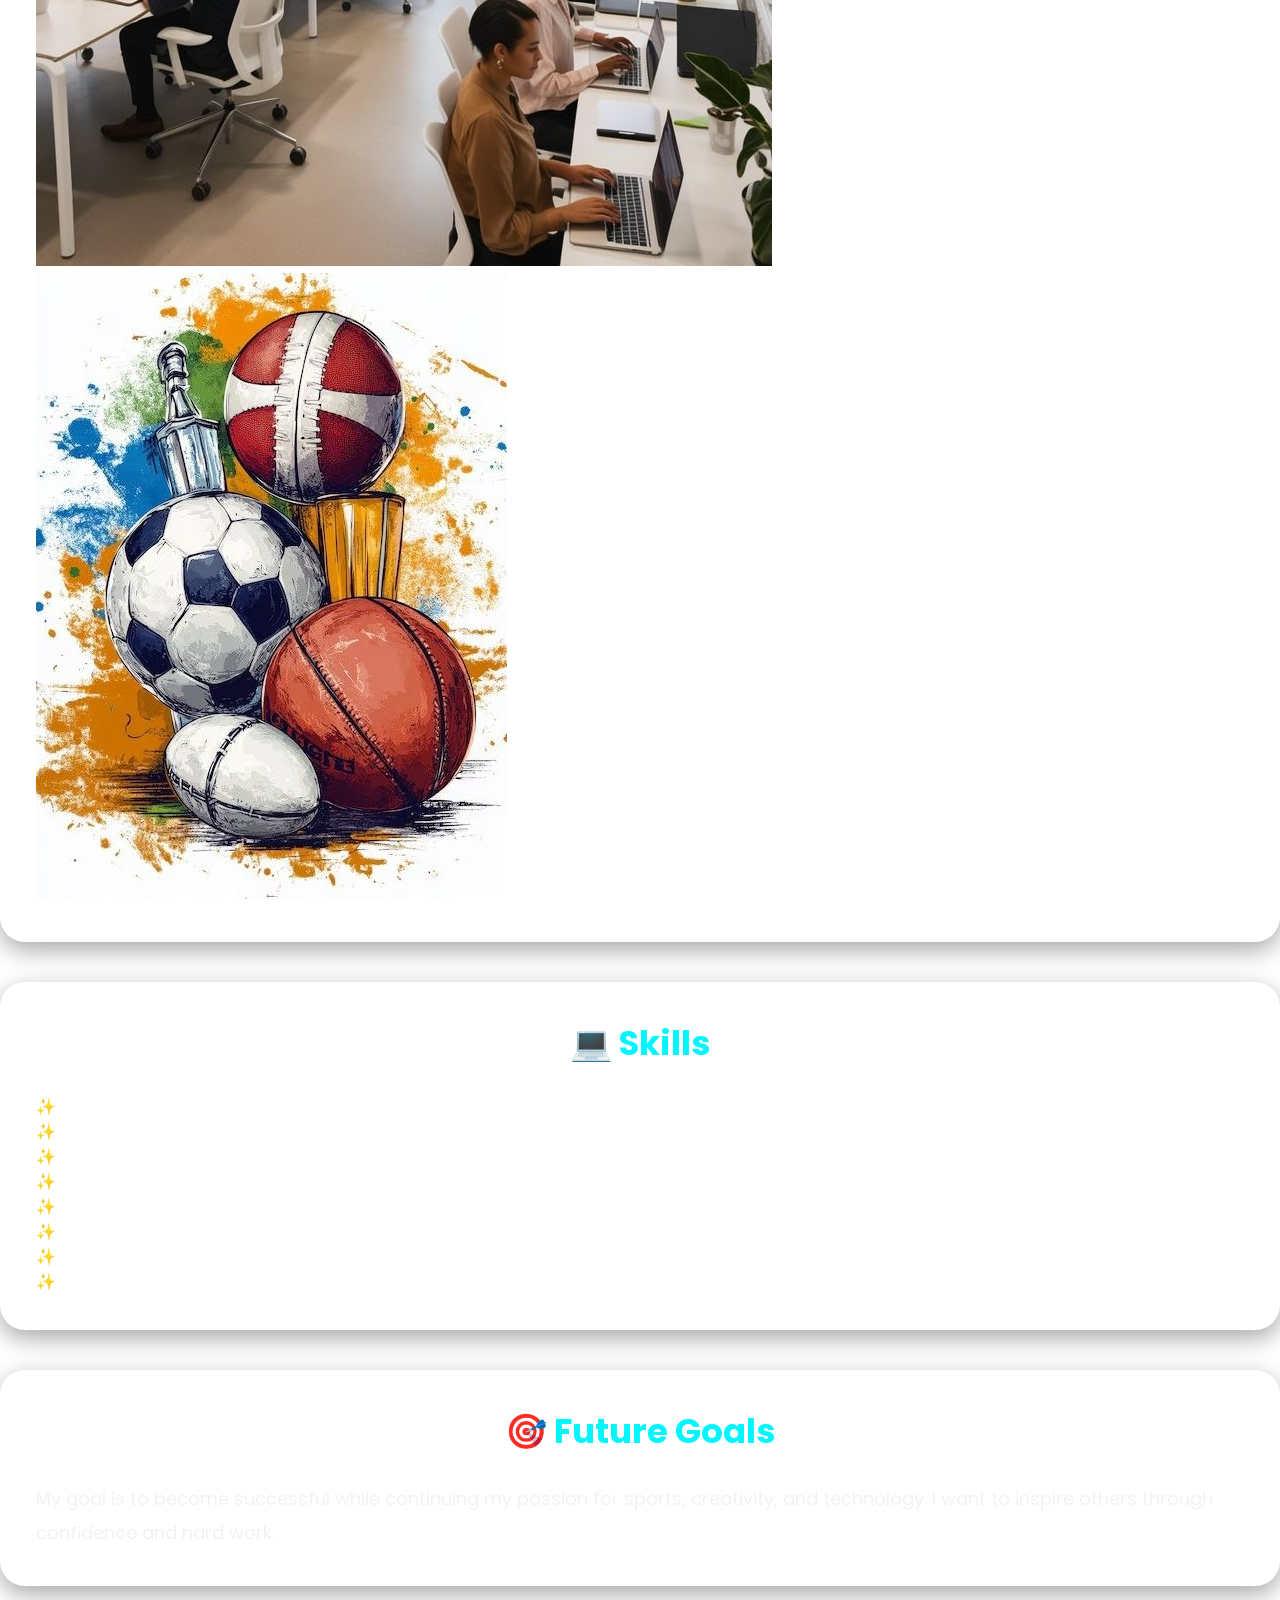
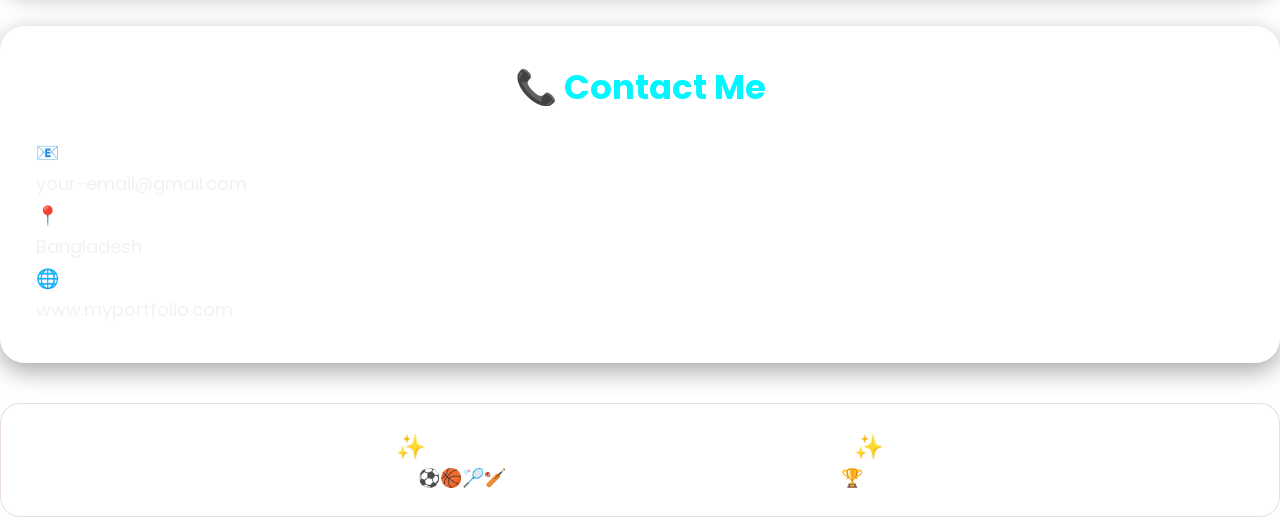
==== commit 169db504: "cange" ====
--- a/index.html
+++ b/index.html
@@ -1,40 +1,53 @@
-
 <!DOCTYPE html>
 <html lang="en">
 
 <head>
     <meta charset="UTF-8">
     <meta name="viewport" content="width=device-width, initial-scale=1.0">
-
     <title>Madiha | Sports Portfolio</title>
 
-    <!-- CSS FILE -->
+    <!-- Google Font -->
+    <link href="https://fonts.googleapis.com/css2?family=Poppins:wght@300;400;500;600;700&display=swap" rel="stylesheet">
+
+    <!-- CSS -->
     <link rel="stylesheet" href="madiha.css">
-
-    <!-- GOOGLE FONTS -->
-    <link href="download (11).jpg" rel="stylesheet">
 </head>
 
 <body>
 
-    <!-- BACKGROUND IMAGE SECTION -->
-    <div class="background-upload">
+    <!-- BACKGROUND IMAGE INPUT -->
+    <div class="background-upload-box">
+
+        <h3>🌌 Upload Background Image</h3>
 
         
-
-       
 
     </div>
 
     <!-- MAIN CONTAINER -->
     <div class="main-container">
 
+        <!-- NAVBAR -->
+        <nav class="navbar">
+
+            <div class="logo">
+                ✨ Madiha
+            </div>
+
+            <ul class="nav-links">
+                <li><a href="#">🏠 Home</a></li>
+                <li><a href="#">🌟 About</a></li>
+                <li><a href="#">🏆 Sports</a></li>
+                <li><a href="#">📸 Gallery</a></li>
+                <li><a href="#">📞 Contact</a></li>
+            </ul>
+
         </nav>
 
         <!-- HERO SECTION -->
         <section class="hero-section">
 
-            <!-- LEFT SIDE -->
+            <!-- LEFT TEXT -->
             <div class="hero-text">
 
                 <h3>⚡ Hello, I'm</h3>
@@ -46,30 +59,34 @@
                 </h2>
 
                 <p>
-                    A creative and hardworking student who loves sports, teamwork, technology, and creativity. 
-                    I enjoy learning new things and turning ideas into beautiful designs.
+                    Creative student • Sports lover • Future dreamer ✨  
+                    I love sports, creativity, teamwork, and building beautiful projects.
                 </p>
 
                 <button>
-                    🌟 Explore My Portfolio
+                    🌟 Explore Portfolio
                 </button>
 
             </div>
 
-            <!-- RIGHT SIDE -->
-            <div class="hero-image">
+            <!-- RIGHT PROFILE -->
+            <div class="hero-image-section">
+
+                <!-- PROFILE FRAME -->
+                <div class="profile-frame">
+
+                    <!-- PROFILE IMAGE -->
+                    <img src="Screenshot 2025-09-28 173318.png" alt="Profile Image" class="profile-image">
+
+                </div>
 
                 <!-- PROFILE IMAGE INPUT -->
-                <div class="profile-upload">
-
-                    <h3>📷 Upload Profile Image</h3>
-
-                    <input type="file" id="profileInput" accept="image/*">
-
-                </div>
-
-                <!-- PROFILE IMAGE -->
-                <img src="Screenshot 2025-09-28 173318.png" alt="Madiha Profile Image" class="profile-image">
+                <div class="upload-box">
+
+                    <h3>📷 Upload Profile Picture</h3>
+
+
+                </div>
 
             </div>
 
@@ -78,32 +95,49 @@
         <!-- ABOUT SECTION -->
         <section class="about-section">
 
-            <h2>🌟 About Me</h2>
+            <div class="section-title">
+                <h2>🌟 About Me</h2>
+            </div>
 
             <div class="about-container">
 
+                <!-- CARD -->
                 <div class="about-card">
-                    <h3>🎯 Dream Big</h3>
-
-                    <p>
-                        I always believe in working hard and chasing my dreams with confidence and dedication.
-                    </p>
-                </div>
-
+
+                    <div class="card-icon">🎯</div>
+
+                    <h3>Dream Big</h3>
+
+                    <p>
+                        I believe confidence and hard work can achieve success.
+                    </p>
+
+                </div>
+
+                <!-- CARD -->
                 <div class="about-card">
-                    <h3>⚽ Sports Lover</h3>
-
-                    <p>
-                        Sports make me feel energetic, motivated, and strong. I love teamwork and competition.
-                    </p>
-                </div>
-
+
+                    <div class="card-icon">⚽</div>
+
+                    <h3>Sports Lover</h3>
+
+                    <p>
+                        Sports inspire me with teamwork, energy, and motivation.
+                    </p>
+
+                </div>
+
+                <!-- CARD -->
                 <div class="about-card">
-                    <h3>💻 Creative Mind</h3>
-
-                    <p>
-                        I enjoy designing aesthetic projects and learning modern web technologies.
-                    </p>
+
+                    <div class="card-icon">💻</div>
+
+                    <h3>Creative Mind</h3>
+
+                    <p>
+                        I enjoy web design, creativity, and learning technology.
+                    </p>
+
                 </div>
 
             </div>
@@ -113,121 +147,189 @@
         <!-- SPORTS SECTION -->
         <section class="sports-section">
 
-            <h2>🏆 My Favorite Sports</h2>
-
-            <div class="sports-container">
-
-                <div class="sport-box">
-                    <img src="download (13).jpg" alt="Football">
+            <div class="section-title">
+                <h2>🏆 Favorite Sports</h2>
+            </div>
+
+            <div class="sports-grid">
+
+                <!-- SPORT FRAME -->
+                <div class="sport-frame">
+
+                    <div class="sport-image-frame">
+                        <img src="football.jpg" alt="Football">
+                    </div>
+
                     <h3>⚽ Football</h3>
-                    <p>
-                        Football teaches teamwork, focus, and confidence.
-                    </p>
-                </div>
-
-                <div class="sport-box">
-                    <img src="download (11).jpg" alt="Basketball">
+
+                    <p>
+                        Teamwork, energy, and passion.
+                    </p>
+
+                </div>
+
+                <!-- SPORT FRAME -->
+                <div class="sport-frame">
+
+                    <div class="sport-image-frame">
+                        <img src="basketball.jpg" alt="Basketball">
+                    </div>
+
                     <h3>🏀 Basketball</h3>
-                    <p>
-                        Basketball inspires speed, strategy, and leadership.
-                    </p>
-                </div>
-
-                <div class="sport-box">
-                    <img src="download (12).jpg" alt="Badminton">
+
+                    <p>
+                        Speed, confidence, and strategy.
+                    </p>
+
+                </div>
+
+                <!-- SPORT FRAME -->
+                <div class="sport-frame">
+
+                    <div class="sport-image-frame">
+                        <img src="download (11).jpg" alt="Badminton">
+                    </div>
+
                     <h3>🏸 Badminton</h3>
-                    <p>
-                        Badminton helps improve focus and quick thinking.
-                    </p>
-                </div>
-
-                <div class="sport-box">
-                    <img src="Together us humans can.jpg" alt="Cricket">
+
+                    <p>
+                        Focus, quick thinking, and fitness.
+                    </p>
+
+                </div>
+
+                <!-- SPORT FRAME -->
+                <div class="sport-frame">
+
+                    <div class="sport-image-frame">
+                        <img src="download (14).jpg" alt="Cricket">
+                    </div>
+
                     <h3>🏏 Cricket</h3>
-                    <p>
-                        Cricket is full of excitement, patience, and teamwork.
-                    </p>
-                </div>
-
-            </div>
-
-        </section>
-
-        <!-- GALLERY -->
+
+                    <p>
+                        Excitement, patience, and teamwork.
+                    </p>
+
+                </div>
+
+            </div>
+
+        </section>
+
+        <!-- GALLERY SECTION -->
         <section class="gallery-section">
 
-            <h2>📸 Sports Gallery</h2>
-
-            <!-- MULTIPLE IMAGE INPUT -->
-            <div class="gallery-upload">
-
-            
-
-                <input type="file" id="galleryInput" accept="image/*" multiple>
-
-            </div>
-
-            <div class="gallery-container">
-
-                <img src="download (14).jpg" alt="Gallery Image">
-                <img src="download (15).jpg" alt="Gallery Image">
-                <img src="download (16).jpg" alt="Gallery Image">
-                
-
-            </div>
-
-        </section>
-
-        <!-- SKILLS SECTION -->
+            <div class="section-title">
+                <h2>📸 Sports Gallery</h2>
+            </div>
+
+            <!-- GALLERY INPUT -->
+            <div class="gallery-upload-box">
+
+                <h3>🖼 Upload More Images</h3>
+
+                <input type="file" accept="image/*" multiple>
+
+            </div>
+
+            <!-- ORDERIZED IMAGE FRAMES -->
+            <div class="gallery-grid">
+
+                <!-- IMAGE FRAME -->
+                <div class="gallery-frame">
+                    <img src="download (16).jpg" alt="Gallery Image">
+                </div>
+
+                <!-- IMAGE FRAME -->
+                <div class="gallery-frame">
+                    <img src="download (10).jpg" alt="Gallery Image">
+                </div>
+
+                <!-- IMAGE FRAME -->
+                <div class="gallery-frame">
+                    <img src="download (13).jpg" alt="Gallery Image">
+                </div>
+
+                <!-- IMAGE FRAME -->
+                <div class="gallery-frame">
+                    <img src="Together us humans can.jpg" alt="Gallery Image">
+                </div>
+
+                <!-- IMAGE FRAME -->
+                <div class="gallery-frame">
+                    <img src="office work.jpg" alt="Gallery Image">
+                </div>
+
+                <!-- IMAGE FRAME -->
+                <div class="gallery-frame">
+                    <img src="download (15).jpg" alt="Gallery Image">
+                </div>
+
+            </div>
+
+        </section>
+
+        <!-- SKILLS -->
         <section class="skills-section">
 
-            <h2>💻 My Skills</h2>
-
-            <div class="skills-container">
-
-                <div class="skill-card">✨ Creativity</div>
-                <div class="skill-card">✨ Teamwork</div>
-                <div class="skill-card">✨ Leadership</div>
-                <div class="skill-card">✨ Communication</div>
-                <div class="skill-card">✨ Web Design</div>
-                <div class="skill-card">✨ Problem Solving</div>
-                <div class="skill-card">✨ Confidence</div>
-                <div class="skill-card">✨ Time Management</div>
-
-            </div>
-
-        </section>
-
-        <!-- GOALS SECTION -->
+            <div class="section-title">
+                <h2>💻 Skills</h2>
+            </div>
+
+            <div class="skills-grid">
+
+                <div class="skill-box">✨ Creativity</div>
+                <div class="skill-box">✨ Teamwork</div>
+                <div class="skill-box">✨ Leadership</div>
+                <div class="skill-box">✨ Confidence</div>
+                <div class="skill-box">✨ Communication</div>
+                <div class="skill-box">✨ Problem Solving</div>
+                <div class="skill-box">✨ Web Design</div>
+                <div class="skill-box">✨ Time Management</div>
+
+            </div>
+
+        </section>
+
+        <!-- GOAL SECTION -->
         <section class="goal-section">
 
-            <h2>🎯 Future Goals</h2>
-
-            <p>
-                I want to become successful in my career while balancing my passion for sports, creativity, and technology. 
-                I believe hard work and confidence can achieve anything.
-            </p>
-
-        </section>
-
-        <!-- CONTACT SECTION -->
+            <div class="section-title">
+                <h2>🎯 Future Goals</h2>
+            </div>
+
+            <div class="goal-box">
+
+                <p>
+                    My goal is to become successful while continuing my passion for sports, creativity, and technology.
+                    I want to inspire others through confidence and hard work.
+                </p>
+
+            </div>
+
+        </section>
+
+        <!-- CONTACT -->
         <section class="contact-section">
 
-            <h2>📞 Contact Me</h2>
-
-            <div class="contact-container">
-
-                <div class="contact-box">
+            <div class="section-title">
+                <h2>📞 Contact Me</h2>
+            </div>
+
+            <div class="contact-grid">
+
+                <div class="contact-card">
                     <h3>📧 Email</h3>
                     <p>your-email@gmail.com</p>
                 </div>
 
-                <div class="contact-box">
+                <div class="contact-card">
                     <h3>📍 Location</h3>
                     <p>Bangladesh</p>
                 </div>
 
-                <div class="contact-box">
+                <div class="contact-card">
                     <h3>🌐 Website</h3>
                     <p>www.myportfolio.com</p>
                 </div>
@@ -244,7 +346,7 @@
             </h2>
 
             <p>
-                ⚽🏀🏸🏏 Keep Dreaming • Keep Growing • Keep Winning 🏆
+                ⚽🏀🏸🏏 Dream Big • Work Hard • Stay Strong 🏆
             </p>
 
         </footer>
@@ -253,6 +355,4 @@
 
 </body>
 
-</html>
-```
-
+</html>
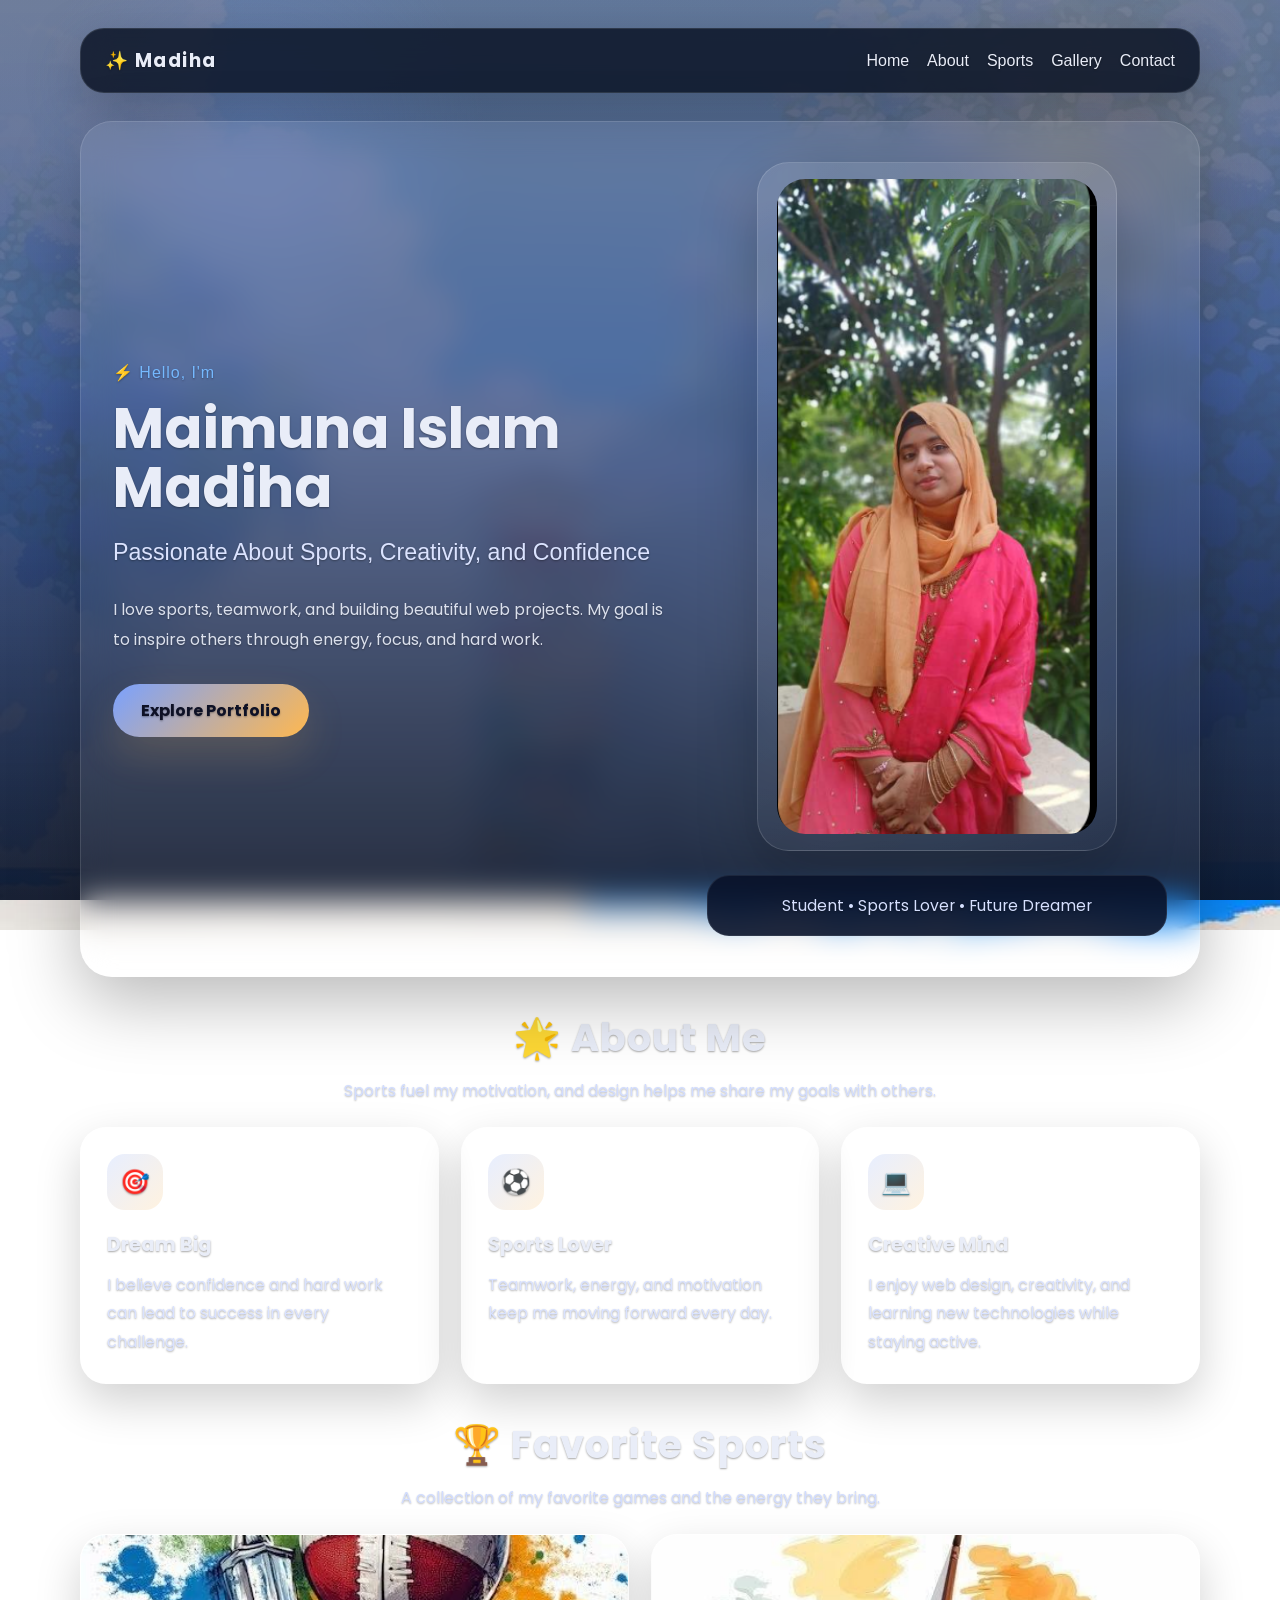
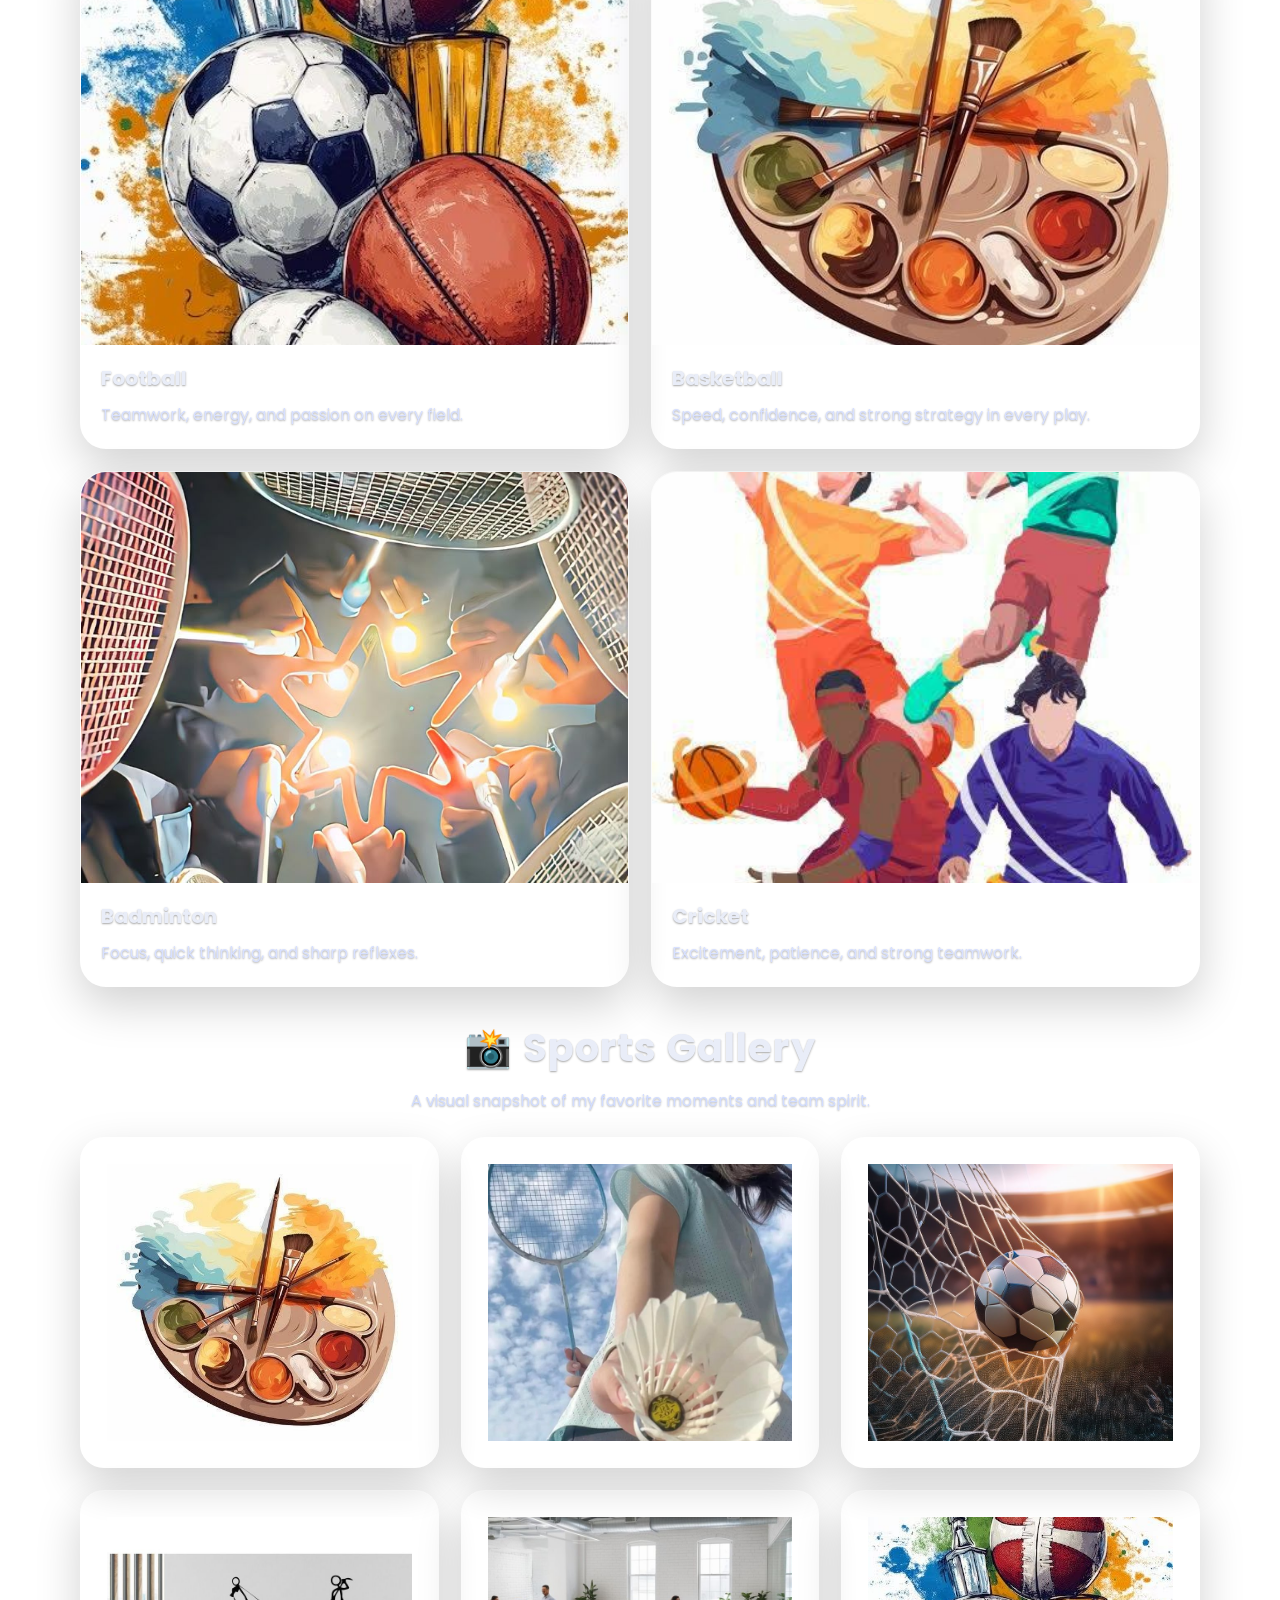
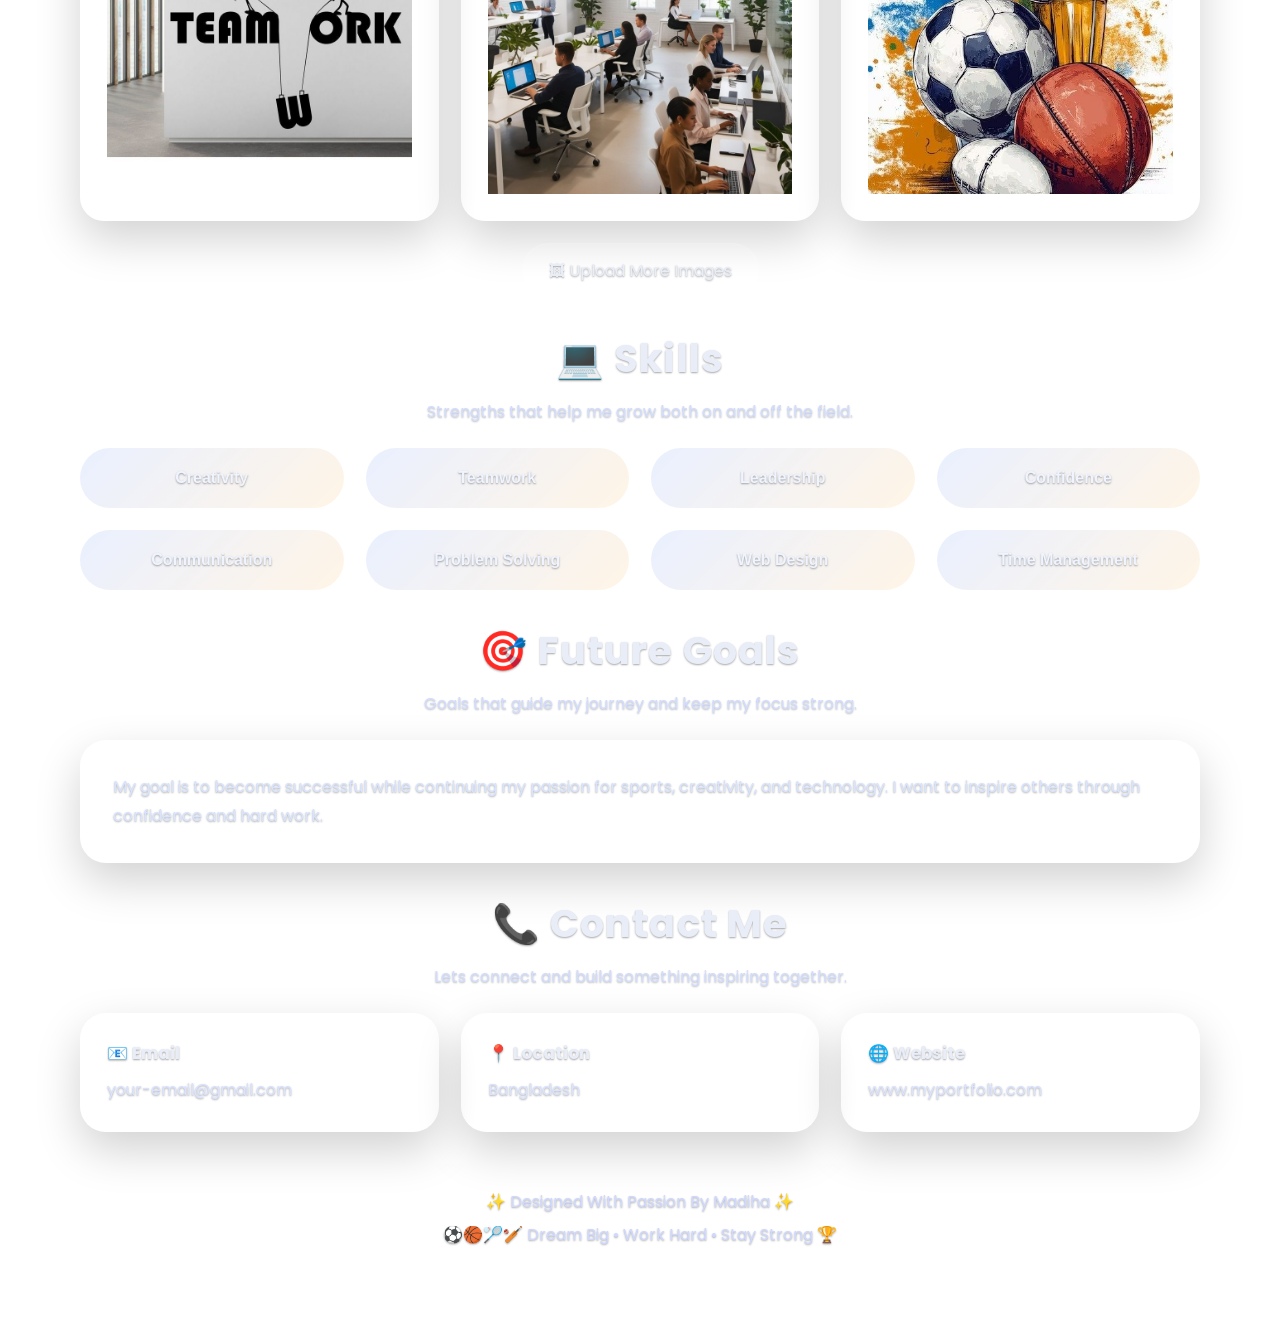
==== commit e7b5daab: "more change" ====
--- a/index.html
+++ b/index.html
@@ -1,4 +1,4 @@
-<!DOCTYPE html>
+﻿<!DOCTYPE html>
 <html lang="en">
 
 <head>
@@ -14,345 +14,171 @@
 </head>
 
 <body>
+    <div class="background-layer"></div>
 
-    <!-- BACKGROUND IMAGE INPUT -->
-    <div class="background-upload-box">
+    <div class="main-container">
+        <nav class="navbar">
+            <div class="logo">✨ Madiha</div>
+            <ul class="nav-links">
+                <li><a href="#home">Home</a></li>
+                <li><a href="#about">About</a></li>
+                <li><a href="#sports">Sports</a></li>
+                <li><a href="#gallery">Gallery</a></li>
+                <li><a href="#contact">Contact</a></li>
+            </ul>
+        </nav>
 
-        <h3>🌌 Upload Background Image</h3>
-
-        
-
-    </div>
-
-    <!-- MAIN CONTAINER -->
-    <div class="main-container">
-
-        <!-- NAVBAR -->
-        <nav class="navbar">
-
-            <div class="logo">
-                ✨ Madiha
+        <section id="home" class="hero-section">
+            <div class="hero-text">
+                <span class="eyebrow">⚡ Hello, I'm</span>
+                <h1>Maimuna Islam Madiha</h1>
+                <h2>Passionate About Sports, Creativity, and Confidence</h2>
+                <p>I love sports, teamwork, and building beautiful web projects. My goal is to inspire others through energy, focus, and hard work.</p>
+                <a href="#about" class="button">Explore Portfolio</a>
             </div>
 
-            <ul class="nav-links">
-                <li><a href="#">🏠 Home</a></li>
-                <li><a href="#">🌟 About</a></li>
-                <li><a href="#">🏆 Sports</a></li>
-                <li><a href="#">📸 Gallery</a></li>
-                <li><a href="#">📞 Contact</a></li>
-            </ul>
+            <div class="hero-card">
+                <div class="profile-frame">
+                    <img src="Screenshot 2025-09-28 173318.png" alt="Madiha Profile" class="profile-image">
+                </div>
+                <div class="hero-badge">
+                    <p>Student • Sports Lover • Future Dreamer</p>
+                </div>
+            </div>
+        </section>
 
-        </nav>
-
-        <!-- HERO SECTION -->
-        <section class="hero-section">
-
-            <!-- LEFT TEXT -->
-            <div class="hero-text">
-
-                <h3>⚡ Hello, I'm</h3>
-
-                <h1>Maimuna Islam Madiha</h1>
-
-                <h2>
-                    Passionate About Sports ⚽🏀🏸🏏
-                </h2>
-
-                <p>
-                    Creative student • Sports lover • Future dreamer ✨  
-                    I love sports, creativity, teamwork, and building beautiful projects.
-                </p>
-
-                <button>
-                    🌟 Explore Portfolio
-                </button>
-
+        <section id="about" class="about-section">
+            <div class="section-header">
+                <h2>🌟 About Me</h2>
+                <p>Sports fuel my motivation, and design helps me share my goals with others.</p>
             </div>
 
-            <!-- RIGHT PROFILE -->
-            <div class="hero-image-section">
-
-                <!-- PROFILE FRAME -->
-                <div class="profile-frame">
-
-                    <!-- PROFILE IMAGE -->
-                    <img src="Screenshot 2025-09-28 173318.png" alt="Profile Image" class="profile-image">
-
-                </div>
-
-                <!-- PROFILE IMAGE INPUT -->
-                <div class="upload-box">
-
-                    <h3>📷 Upload Profile Picture</h3>
-
-
-                </div>
-
+            <div class="about-grid">
+                <article class="feature-card">
+                    <div class="icon">🎯</div>
+                    <h3>Dream Big</h3>
+                    <p>I believe confidence and hard work can lead to success in every challenge.</p>
+                </article>
+                <article class="feature-card">
+                    <div class="icon">⚽</div>
+                    <h3>Sports Lover</h3>
+                    <p>Teamwork, energy, and motivation keep me moving forward every day.</p>
+                </article>
+                <article class="feature-card">
+                    <div class="icon">💻</div>
+                    <h3>Creative Mind</h3>
+                    <p>I enjoy web design, creativity, and learning new technologies while staying active.</p>
+                </article>
             </div>
-
         </section>
 
-        <!-- ABOUT SECTION -->
-        <section class="about-section">
-
-            <div class="section-title">
-                <h2>🌟 About Me</h2>
-            </div>
-
-            <div class="about-container">
-
-                <!-- CARD -->
-                <div class="about-card">
-
-                    <div class="card-icon">🎯</div>
-
-                    <h3>Dream Big</h3>
-
-                    <p>
-                        I believe confidence and hard work can achieve success.
-                    </p>
-
-                </div>
-
-                <!-- CARD -->
-                <div class="about-card">
-
-                    <div class="card-icon">⚽</div>
-
-                    <h3>Sports Lover</h3>
-
-                    <p>
-                        Sports inspire me with teamwork, energy, and motivation.
-                    </p>
-
-                </div>
-
-                <!-- CARD -->
-                <div class="about-card">
-
-                    <div class="card-icon">💻</div>
-
-                    <h3>Creative Mind</h3>
-
-                    <p>
-                        I enjoy web design, creativity, and learning technology.
-                    </p>
-
-                </div>
-
-            </div>
-
-        </section>
-
-        <!-- SPORTS SECTION -->
-        <section class="sports-section">
-
-            <div class="section-title">
+        <section id="sports" class="sports-section">
+            <div class="section-header">
                 <h2>🏆 Favorite Sports</h2>
+                <p>A collection of my favorite games and the energy they bring.</p>
             </div>
 
             <div class="sports-grid">
+                <article class="sport-card">
+                    <img src="download (15).jpg" alt="Football">
+                    <h3>Football</h3>
+                    <p>Teamwork, energy, and passion on every field.</p>
+                </article>
+                <article class="sport-card">
+                    <img src="download (16).jpg" alt="Basketball">
+                    <h3>Basketball</h3>
+                    <p>Speed, confidence, and strong strategy in every play.</p>
+                </article>
+                <article class="sport-card">
+                    <img src="download (11).jpg" alt="Badminton">
+                    <h3>Badminton</h3>
+                    <p>Focus, quick thinking, and sharp reflexes.</p>
+                </article>
+                <article class="sport-card">
+                    <img src="download (14).jpg" alt="Cricket">
+                    <h3>Cricket</h3>
+                    <p>Excitement, patience, and strong teamwork.</p>
+                </article>
+            </div>
+        </section>
 
-                <!-- SPORT FRAME -->
-                <div class="sport-frame">
-
-                    <div class="sport-image-frame">
-                        <img src="football.jpg" alt="Football">
-                    </div>
-
-                    <h3>⚽ Football</h3>
-
-                    <p>
-                        Teamwork, energy, and passion.
-                    </p>
-
-                </div>
-
-                <!-- SPORT FRAME -->
-                <div class="sport-frame">
-
-                    <div class="sport-image-frame">
-                        <img src="basketball.jpg" alt="Basketball">
-                    </div>
-
-                    <h3>🏀 Basketball</h3>
-
-                    <p>
-                        Speed, confidence, and strategy.
-                    </p>
-
-                </div>
-
-                <!-- SPORT FRAME -->
-                <div class="sport-frame">
-
-                    <div class="sport-image-frame">
-                        <img src="download (11).jpg" alt="Badminton">
-                    </div>
-
-                    <h3>🏸 Badminton</h3>
-
-                    <p>
-                        Focus, quick thinking, and fitness.
-                    </p>
-
-                </div>
-
-                <!-- SPORT FRAME -->
-                <div class="sport-frame">
-
-                    <div class="sport-image-frame">
-                        <img src="download (14).jpg" alt="Cricket">
-                    </div>
-
-                    <h3>🏏 Cricket</h3>
-
-                    <p>
-                        Excitement, patience, and teamwork.
-                    </p>
-
-                </div>
-
+        <section id="gallery" class="gallery-section">
+            <div class="section-header">
+                <h2>📸 Sports Gallery</h2>
+                <p>A visual snapshot of my favorite moments and team spirit.</p>
             </div>
 
+            <div class="gallery-grid">
+                <div class="gallery-item"><img src="download (16).jpg" alt="Gallery Image"></div>
+                <div class="gallery-item"><img src="download (10).jpg" alt="Gallery Image"></div>
+                <div class="gallery-item"><img src="download (13).jpg" alt="Gallery Image"></div>
+                <div class="gallery-item"><img src="Together us humans can.jpg" alt="Gallery Image"></div>
+                <div class="gallery-item"><img src="office work.jpg" alt="Gallery Image"></div>
+                <div class="gallery-item"><img src="download (15).jpg" alt="Gallery Image"></div>
+            </div>
+
+            <div class="upload-panel">
+                <label for="gallery-upload">🖼 Upload More Images</label>
+                <input id="gallery-upload" type="file" accept="image/*" multiple>
+            </div>
         </section>
 
-        <!-- GALLERY SECTION -->
-        <section class="gallery-section">
-
-            <div class="section-title">
-                <h2>📸 Sports Gallery</h2>
-            </div>
-
-            <!-- GALLERY INPUT -->
-            <div class="gallery-upload-box">
-
-                <h3>🖼 Upload More Images</h3>
-
-                <input type="file" accept="image/*" multiple>
-
-            </div>
-
-            <!-- ORDERIZED IMAGE FRAMES -->
-            <div class="gallery-grid">
-
-                <!-- IMAGE FRAME -->
-                <div class="gallery-frame">
-                    <img src="download (16).jpg" alt="Gallery Image">
-                </div>
-
-                <!-- IMAGE FRAME -->
-                <div class="gallery-frame">
-                    <img src="download (10).jpg" alt="Gallery Image">
-                </div>
-
-                <!-- IMAGE FRAME -->
-                <div class="gallery-frame">
-                    <img src="download (13).jpg" alt="Gallery Image">
-                </div>
-
-                <!-- IMAGE FRAME -->
-                <div class="gallery-frame">
-                    <img src="Together us humans can.jpg" alt="Gallery Image">
-                </div>
-
-                <!-- IMAGE FRAME -->
-                <div class="gallery-frame">
-                    <img src="office work.jpg" alt="Gallery Image">
-                </div>
-
-                <!-- IMAGE FRAME -->
-                <div class="gallery-frame">
-                    <img src="download (15).jpg" alt="Gallery Image">
-                </div>
-
-            </div>
-
-        </section>
-
-        <!-- SKILLS -->
         <section class="skills-section">
-
-            <div class="section-title">
+            <div class="section-header">
                 <h2>💻 Skills</h2>
+                <p>Strengths that help me grow both on and off the field.</p>
             </div>
 
             <div class="skills-grid">
-
-                <div class="skill-box">✨ Creativity</div>
-                <div class="skill-box">✨ Teamwork</div>
-                <div class="skill-box">✨ Leadership</div>
-                <div class="skill-box">✨ Confidence</div>
-                <div class="skill-box">✨ Communication</div>
-                <div class="skill-box">✨ Problem Solving</div>
-                <div class="skill-box">✨ Web Design</div>
-                <div class="skill-box">✨ Time Management</div>
-
+                <span class="skill-pill">Creativity</span>
+                <span class="skill-pill">Teamwork</span>
+                <span class="skill-pill">Leadership</span>
+                <span class="skill-pill">Confidence</span>
+                <span class="skill-pill">Communication</span>
+                <span class="skill-pill">Problem Solving</span>
+                <span class="skill-pill">Web Design</span>
+                <span class="skill-pill">Time Management</span>
             </div>
-
         </section>
 
-        <!-- GOAL SECTION -->
         <section class="goal-section">
-
-            <div class="section-title">
+            <div class="section-header">
                 <h2>🎯 Future Goals</h2>
+                <p>Goals that guide my journey and keep my focus strong.</p>
             </div>
 
             <div class="goal-box">
-
-                <p>
-                    My goal is to become successful while continuing my passion for sports, creativity, and technology.
-                    I want to inspire others through confidence and hard work.
-                </p>
-
+                <p>My goal is to become successful while continuing my passion for sports, creativity, and technology. I want to inspire others through confidence and hard work.</p>
             </div>
-
         </section>
 
-        <!-- CONTACT -->
-        <section class="contact-section">
-
-            <div class="section-title">
+        <section id="contact" class="contact-section">
+            <div class="section-header">
                 <h2>📞 Contact Me</h2>
+                <p>Lets connect and build something inspiring together.</p>
             </div>
 
             <div class="contact-grid">
-
                 <div class="contact-card">
                     <h3>📧 Email</h3>
                     <p>your-email@gmail.com</p>
                 </div>
-
                 <div class="contact-card">
                     <h3>📍 Location</h3>
                     <p>Bangladesh</p>
                 </div>
-
                 <div class="contact-card">
                     <h3>🌐 Website</h3>
                     <p>www.myportfolio.com</p>
                 </div>
-
             </div>
-
         </section>
 
-        <!-- FOOTER -->
         <footer>
-
-            <h2>
-                ✨ Designed With Passion By Madiha ✨
-            </h2>
-
-            <p>
-                ⚽🏀🏸🏏 Dream Big • Work Hard • Stay Strong 🏆
-            </p>
-
+            <p>✨ Designed With Passion By Madiha ✨</p>
+            <p>⚽🏀🏸🏏 Dream Big • Work Hard • Stay Strong 🏆</p>
         </footer>
-
     </div>
-
 </body>
 
-</html>+</html>
--- a/madiha.css
+++ b/madiha.css
@@ -1,275 +1,482 @@
-/* =========================================
-   MAIMUNA ISLAM MADIHA - AESTHETIC PORTFOLIO
-========================================= */
-
-/* Google Font */
-@import url('ebb436600b21f77a70d5ebfa0581de7e.jpg');
-
-/* Reset */
-*{
-    margin:0;
-    padding:0;
-    box-sizing:border-box;
-    font-family:'Poppins', sans-serif;
-}
-
-/* BODY */
-body{
-    min-height:100vh;
-    background:
-    linear-gradient(rgba(0,0,0,0.55), rgba(0,0,0,0.65)),
-    url("ebb436600b21f77a70d5ebfa0581de7e.jpg");
-    
-    background-size:cover;
-    background-position:center;
-    background-attachment:fixed;
-
-    color:white;
-    overflow-x:hidden;
-}
-
-/* MAIN CONTAINER */
-.portfolio-container{
-    width:90%;
-    max-width:1200px;
-    margin:auto;
-    padding:40px 0;
-}
-
-/* HEADER */
-header{
-    text-align:center;
-    padding:50px 30px;
-    backdrop-filter:blur(12px);
-    background:rgba(255,255,255,0.08);
-    border:1px solid rgba(255,255,255,0.2);
-    border-radius:30px;
-    box-shadow:0 10px 30px rgba(0,0,0,0.4);
-}
-
-/* PROFILE IMAGE */
-.profile-image{
-    width:220px;
-    height:220px;
-    border-radius:50%;
-    object-fit:cover;
-    border:8px solid #ffffff;
-    box-shadow:0 0 35px rgba(255,255,255,0.6);
-    margin-bottom:25px;
-    transition:0.5s;
-}
-
-/* Hover Effect */
-.profile-image:hover{
-    transform:scale(1.06);
-    box-shadow:0 0 30px #00f7ff;
-}
-
-/* NAME */
-header h1{
-    font-size:52px;
-    font-weight:700;
-    margin-bottom:15px;
-    background:linear-gradient(to right,#ffcc00,#00f7ff,#ff4fd8);
-    -webkit-background-clip:text;
-    -webkit-text-fill-color:transparent;
-}
-
-/* SHORT TEXT */
-header p{
-    font-size:20px;
-    color:#f1f1f1;
-    line-height:1.8;
-}
-
-/* SECTION DESIGN */
-section{
-    margin-top:40px;
-    padding:35px;
-    border-radius:25px;
-    background:rgba(255,255,255,0.08);
-    backdrop-filter:blur(10px);
-    border:1px solid rgba(255,255,255,0.2);
-    box-shadow:0 8px 25px rgba(0,0,0,0.35);
-    transition:0.4s;
-}
-
-/* Hover Animation */
-section:hover{
-    transform:translateY(-6px);
-}
-
-/* SECTION TITLE */
-section h2{
-    font-size:34px;
-    margin-bottom:25px;
-    color:#00f7ff;
-    text-align:center;
-}
-
-/* PARAGRAPH */
-section p{
-    font-size:18px;
-    line-height:1.9;
-    color:#f2f2f2;
-}
-
-/* SPORTS CARDS */
-.sports-container{
-    display:grid;
-    grid-template-columns:repeat(auto-fit,minmax(220px,1fr));
-    gap:25px;
-    margin-top:20px;
-}
-
-/* CARD */
-.sport-card{
-    background:linear-gradient(135deg,#ff4fd8,#6c63ff);
-    padding:25px;
-    border-radius:20px;
-    text-align:center;
-    transition:0.4s;
-    box-shadow:0 8px 20px rgba(0,0,0,0.3);
-}
-
-/* CARD HOVER */
-.sport-card:hover{
-    transform:scale(1.05);
-    background:linear-gradient(135deg,#00f7ff,#ffcc00);
-    color:black;
-}
-
-/* CARD TITLE */
-.sport-card h3{
-    font-size:28px;
-    margin-bottom:12px;
-}
-
-/* CARD TEXT */
-.sport-card p{
-    font-size:16px;
-}
-
-/* SKILLS */
-.skills ul{
-    display:grid;
-    grid-template-columns:repeat(auto-fit,minmax(220px,1fr));
-    gap:18px;
-    list-style:none;
-}
-
-/* SKILL ITEM */
-.skills li{
-    background:linear-gradient(135deg,#17393a,#0077ff);
-    padding:18px;
-    border-radius:15px;
-    text-align:center;
-    font-weight:600;
-    transition:0.4s;
-    box-shadow:0 6px 18px rgba(0,0,0,0.3);
-}
-
-/* SKILL HOVER */
-.skills li:hover{
-    transform:translateY(-5px);
-    background:linear-gradient(135deg,#ffcc00,#ff4fd8);
-}
-
-/* CONTACT */
-.contact p{
-    text-align:center;
-    font-size:19px;
-    margin:12px 0;
-}
-
-/* FOOTER */
-footer{
-    margin-top:40px;
-    text-align:center;
-    padding:25px;
-    border-radius:20px;
-    background:rgba(255,255,255,0.08);
-    backdrop-filter:blur(10px);
-    border:1px solid rgba(160, 89, 89, 0.2);
-}
-
-/* FOOTER TEXT */
-footer p{
-    font-size:18px;
-    color:#ffffff;
-}
-
-/* IMAGE INPUT OPTION */
-.image-upload{
-    margin-top:25px;
-    text-align:center;
-}
-
-/* Upload Label */
-.image-upload label{
-    display:inline-block;
-    padding:14px 28px;
-    background:linear-gradient(135deg,#00f7ff,#6c63ff);
-    border-radius:40px;
-    color:white;
-    font-weight:600;
-    cursor:pointer;
-    transition:0.4s;
-}
-
-/* Label Hover */
-.image-upload label:hover{
-    background:linear-gradient(135deg,#ff4fd8,#ffcc00);
-    transform:scale(1.05);
-}
-
-/* Hide Input */
-.image-upload input{
-    display:none;
-}
-
-/* EXTRA GLOW EFFECT */
-header,
-section,
-footer{
-    animation:glow 4s infinite alternate;
-}
-
-/* Animation */
-@keyframes glow{
-    from{
-        box-shadow:0 0 20px rgba(0,247,255,0.15);
-    }
-    to{
-        box-shadow:0 0 35px rgba(45, 23, 41, 0.35);
-    }
-}
-
-/* RESPONSIVE */
-@media(max-width:768px){
-
-    header h1{
-        font-size:50px;
-    }
-
-    .profile-image{
-        width:170px;
-        height:170px;
-    }
-
-    section{
-        padding:25px;
-    }
-
-    section h2{
-        font-size:28px;
-    }
-
-    section p{
-        font-size:16px;
-    }
-}
-
-
-
-
+﻿:root {
+    --bg-primary: #050816;
+    --bg-secondary: #101c36;
+    --surface: rgba(255, 255, 255, 0.08);
+    --surface-strong: rgba(255, 255, 255, 0.14);
+    --border: rgba(255, 255, 255, 0.16);
+    --text: #e9edf8;
+    --muted: #c4d0f1;
+    --accent: #7aa1ff;
+    --accent-strong: #ffb84f;
+}
+
+* {
+    margin: 0;
+    padding: 0;
+    box-sizing: border-box;
+}
+
+html {
+    scroll-behavior: smooth;
+}
+
+body {
+    min-height: 100vh;
+    font-family: 'Poppins', sans-serif;
+    color: var(--text);
+    position: relative;
+    overflow-x: hidden;
+    background-image:
+        linear-gradient(180deg, rgba(129, 144, 179, 0.92), rgba(95, 122, 188, 0.86) 42%, rgba(18, 28, 52, 0.92)),
+        url('download\ \(17\).jpg');
+    background-size: cover;
+    background-position: center;
+    background-attachment: fixed;
+    background-repeat: no-repeat;
+    text-shadow: 0 1px 2px rgba(0, 0, 0, 0.35);
+}
+
+.background-layer {
+    position: fixed;
+    inset: 0;
+    pointer-events: none;
+    z-index: 0;
+    background-image:
+        radial-gradient(circle at 20% 15%, rgba(122, 161, 255, 0.22), transparent 18%),
+        radial-gradient(circle at 85% 18%, rgba(255, 184, 79, 0.16), transparent 16%),
+        radial-gradient(circle at 70% 78%, rgba(255, 255, 255, 0.08), transparent 24%),
+        linear-gradient(180deg, rgba(6, 12, 24, 0.18), rgba(7, 14, 28, 0.32));
+    background-blend-mode: screen, screen, screen, normal;
+}
+
+.main-container {
+    position: relative;
+    z-index: 1;
+    width: min(1120px, calc(100% - 32px));
+    margin: 0 auto;
+    padding: 28px 0 48px;
+}
+
+.navbar {
+    display: flex;
+    align-items: center;
+    justify-content: space-between;
+    gap: 24px;
+    padding: 18px 24px;
+    border-radius: 24px;
+    background: rgba(8, 16, 34, 0.82);
+    border: 1px solid rgba(255, 255, 255, 0.1);
+    backdrop-filter: blur(14px);
+    box-shadow: 0 18px 55px rgba(0, 0, 0, 0.25);
+    position: sticky;
+    top: 20px;
+    margin-bottom: 28px;
+}
+
+.logo {
+    font-size: 1.15rem;
+    font-weight: 700;
+    letter-spacing: 0.08em;
+}
+
+.nav-links {
+    display: flex;
+    gap: 18px;
+    flex-wrap: wrap;
+    list-style: none;
+}
+
+.nav-links a {
+    color: var(--text);
+    text-decoration: none;
+    font-weight: 500;
+    transition: color 0.25s ease;
+}
+
+.nav-links a:hover {
+    color: #8ae1ff;
+}
+
+.hero-section {
+    display: grid;
+    grid-template-columns: 1.1fr 0.9fr;
+    gap: 32px;
+    align-items: center;
+    padding: 40px 32px;
+    border-radius: 32px;
+    background: rgba(255, 255, 255, 0.06);
+    border: 1px solid rgba(255, 255, 255, 0.12);
+    backdrop-filter: blur(16px);
+    box-shadow: 0 24px 70px rgba(0, 0, 0, 0.28);
+}
+
+.eyebrow {
+    display: inline-block;
+    margin-bottom: 18px;
+    color: #75b9ff;
+    font-weight: 500;
+    letter-spacing: 0.06em;
+}
+
+.hero-text h1 {
+    font-size: clamp(2.7rem, 5vw, 3.5rem);
+    line-height: 1.05;
+    margin-bottom: 16px;
+}
+
+.hero-text h2 {
+    font-size: 1.45rem;
+    max-width: 720px;
+    margin-bottom: 24px;
+    color: #dbe3ff;
+    font-weight: 500;
+    line-height: 1.6;
+}
+
+.hero-text p {
+    max-width: 680px;
+    font-size: 1rem;
+    line-height: 1.85;
+    opacity: 0.92;
+    margin-bottom: 30px;
+}
+
+.button {
+    display: inline-flex;
+    align-items: center;
+    justify-content: center;
+    padding: 14px 28px;
+    border-radius: 999px;
+    background: linear-gradient(135deg, var(--accent), var(--accent-strong));
+    color: #0e1126;
+    font-weight: 700;
+    text-decoration: none;
+    transition: transform 0.25s ease, box-shadow 0.25s ease;
+    box-shadow: 0 18px 40px rgba(255, 184, 79, 0.16);
+}
+
+.button:hover {
+    transform: translateY(-2px);
+    box-shadow: 0 22px 48px rgba(255, 184, 79, 0.24);
+}
+
+.hero-card {
+    display: grid;
+    gap: 24px;
+}
+
+.profile-frame {
+    width: 100%;
+    max-width: 360px;
+    margin: 0 auto;
+    padding: 16px;
+    border-radius: 32px;
+    background: linear-gradient(145deg, rgba(255, 255, 255, 0.1), rgba(255, 255, 255, 0.02));
+    border: 1px solid rgba(255, 255, 255, 0.14);
+    box-shadow: 0 24px 60px rgba(0, 0, 0, 0.22);
+    display: flex;
+    justify-content: center;
+    align-items: center;
+}
+
+.profile-image {
+    width: 100%;
+    max-width: 320px;
+    border-radius: 28px;
+    object-fit: cover;
+}
+
+.hero-badge {
+    padding: 18px 22px;
+    border-radius: 22px;
+    background: rgba(9, 18, 42, 0.9);
+    border: 1px solid rgba(255, 255, 255, 0.08);
+    text-align: center;
+}
+
+.hero-badge p {
+    margin: 0;
+    font-size: 0.98rem;
+    color: #d6e0ff;
+}
+
+.section-header {
+    display: grid;
+    gap: 12px;
+    text-align: center;
+    margin-bottom: 24px;
+}
+
+.section-header h2 {
+    font-size: clamp(1.9rem, 3vw, 2.4rem);
+    letter-spacing: 0.03em;
+}
+
+.section-header p {
+    max-width: 760px;
+    margin: 0 auto;
+    color: #cbd8ff;
+    opacity: 0.88;
+}
+
+section {
+    margin-bottom: 32px;
+}
+
+.about-grid,
+.sports-grid,
+.gallery-grid,
+.skills-grid,
+.contact-grid {
+    display: grid;
+    gap: 22px;
+}
+
+.about-grid {
+    grid-template-columns: repeat(3, minmax(220px, 1fr));
+}
+
+.feature-card,
+.sport-card,
+.gallery-item,
+.contact-card,
+.goal-box {
+    border-radius: 26px;
+    background: rgba(255, 255, 255, 0.06);
+    border: 1px solid rgba(255, 255, 255, 0.12);
+    padding: 26px;
+    box-shadow: 0 18px 45px rgba(0, 0, 0, 0.18);
+    transition: transform 0.3s ease, border-color 0.3s ease;
+}
+
+.feature-card:hover,
+.sport-card:hover,
+.gallery-item:hover,
+.contact-card:hover,
+.goal-box:hover {
+    transform: translateY(-4px);
+    border-color: rgba(255, 255, 255, 0.2);
+}
+
+.feature-card .icon {
+    width: 56px;
+    height: 56px;
+    display: grid;
+    place-items: center;
+    margin-bottom: 20px;
+    border-radius: 18px;
+    background: linear-gradient(135deg, rgba(122, 161, 255, 0.18), rgba(255, 184, 79, 0.18));
+    font-size: 1.5rem;
+}
+
+.feature-card h3 {
+    margin-bottom: 12px;
+    font-size: 1.2rem;
+}
+
+.feature-card p {
+    color: #d9e2ff;
+    line-height: 1.8;
+}
+
+.sports-grid {
+    grid-template-columns: repeat(2, minmax(220px, 1fr));
+}
+
+.sport-card {
+    padding: 0;
+    overflow: hidden;
+}
+
+.sport-card img {
+    width: 100%;
+    display: block;
+    object-fit: cover;
+    aspect-ratio: 4 / 3;
+    transition: transform 0.4s ease;
+}
+
+.sport-card:hover img {
+    transform: scale(1.04);
+}
+
+.sport-card h3 {
+    margin: 18px 20px 8px;
+    font-size: 1.25rem;
+}
+
+.sport-card p {
+    margin: 0 20px 20px;
+    color: #d7e0ff;
+    line-height: 1.7;
+}
+
+.gallery-grid {
+    grid-template-columns: repeat(3, minmax(180px, 1fr));
+}
+
+.gallery-item {
+    overflow: hidden;
+    border-radius: 24px;
+}
+
+.gallery-item img {
+    width: 100%;
+    display: block;
+    object-fit: cover;
+    aspect-ratio: 1.1;
+    transition: transform 0.3s ease;
+}
+
+.gallery-item:hover img {
+    transform: scale(1.05);
+}
+
+.upload-panel {
+    margin-top: 22px;
+    display: flex;
+    justify-content: center;
+    gap: 18px;
+    flex-wrap: wrap;
+}
+
+.upload-panel label {
+    display: inline-flex;
+    align-items: center;
+    justify-content: center;
+    padding: 14px 26px;
+    border-radius: 999px;
+    border: 1px solid rgba(255, 255, 255, 0.14);
+    background: rgba(255, 255, 255, 0.08);
+    cursor: pointer;
+    transition: transform 0.25s ease, background 0.25s ease;
+}
+
+.upload-panel label:hover {
+    background: rgba(255, 255, 255, 0.15);
+    transform: translateY(-1px);
+}
+
+.upload-panel input {
+    display: none;
+}
+
+.skills-grid {
+    grid-template-columns: repeat(4, minmax(160px, 1fr));
+}
+
+.skill-pill {
+    display: inline-flex;
+    align-items: center;
+    justify-content: center;
+    min-height: 60px;
+    padding: 0 18px;
+    border-radius: 999px;
+    background: linear-gradient(135deg, rgba(122, 161, 255, 0.16), rgba(255, 184, 79, 0.14));
+    color: #eff4ff;
+    font-weight: 600;
+}
+
+.goal-box {
+    padding: 32px;
+}
+
+.goal-box p {
+    margin: 0;
+    color: #d8e4ff;
+    line-height: 1.8;
+}
+
+.contact-grid {
+    grid-template-columns: repeat(3, minmax(200px, 1fr));
+}
+
+.contact-card h3 {
+    margin-bottom: 10px;
+    font-size: 1.05rem;
+}
+
+.contact-card p {
+    margin: 0;
+    color: #d9e2ff;
+    line-height: 1.8;
+}
+
+footer {
+    text-align: center;
+    padding: 24px 18px;
+    color: #cfd8ff;
+    display: grid;
+    gap: 8px;
+    border-radius: 24px;
+    background: rgba(255, 255, 255, 0.05);
+    border: 1px solid rgba(255, 255, 255, 0.1);
+}
+
+footer p {
+    margin: 0;
+}
+
+@media (max-width: 980px) {
+    .hero-section {
+        grid-template-columns: 1fr;
+    }
+
+    .about-grid,
+    .sports-grid {
+        grid-template-columns: repeat(2, minmax(220px, 1fr));
+    }
+
+    .gallery-grid {
+        grid-template-columns: repeat(2, minmax(180px, 1fr));
+    }
+
+    .skills-grid {
+        grid-template-columns: repeat(2, minmax(160px, 1fr));
+    }
+
+    .contact-grid {
+        grid-template-columns: repeat(2, minmax(200px, 1fr));
+    }
+}
+
+@media (max-width: 680px) {
+    .navbar {
+        flex-direction: column;
+        align-items: flex-start;
+    }
+
+    .nav-links {
+        width: 100%;
+        justify-content: center;
+    }
+
+    .hero-text h1 {
+        font-size: 2.3rem;
+    }
+
+    .hero-text h2 {
+        font-size: 1.2rem;
+    }
+
+    .section-header h2 {
+        font-size: 1.7rem;
+    }
+
+    .about-grid,
+    .sports-grid,
+    .gallery-grid,
+    .skills-grid,
+    .contact-grid {
+        grid-template-columns: 1fr;
+    }
+
+    .upload-panel {
+        flex-direction: column;
+    }
+
+    .hero-section,
+    section {
+        padding: 24px 18px;
+    }
+}
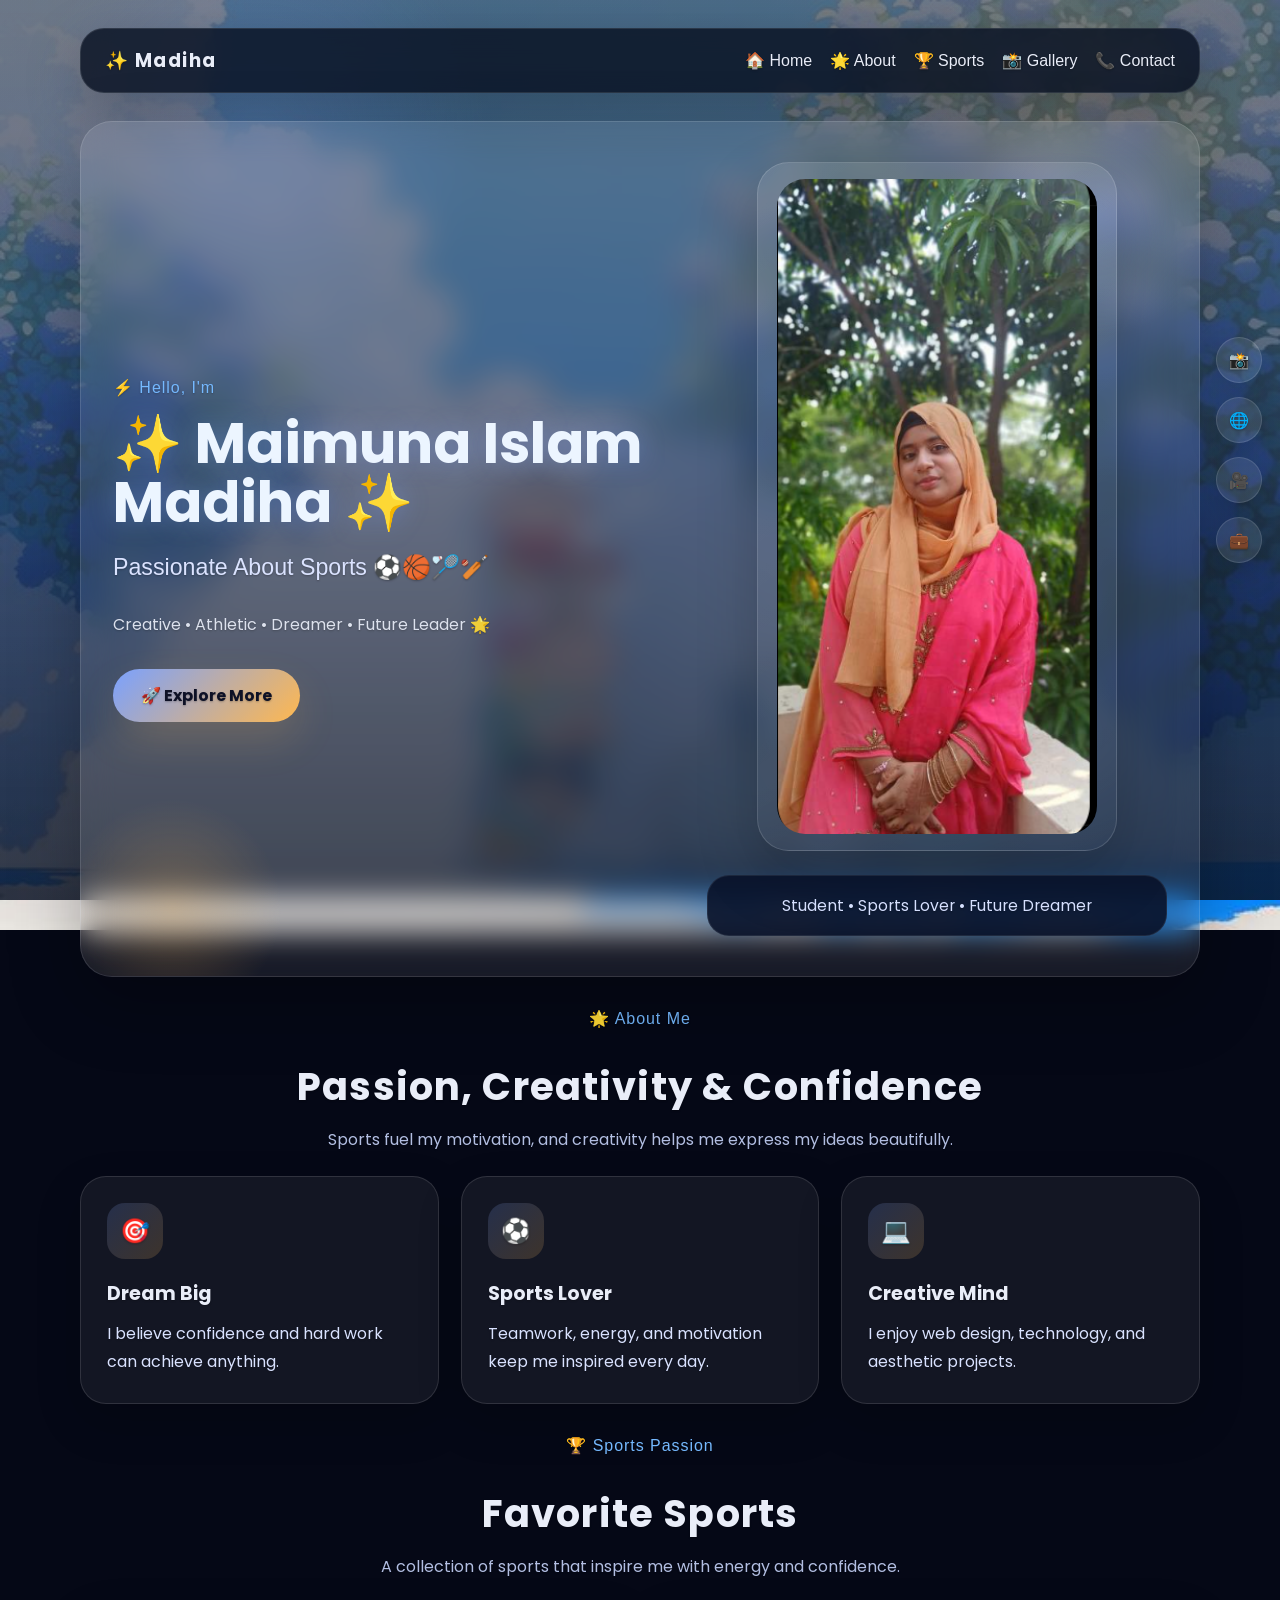
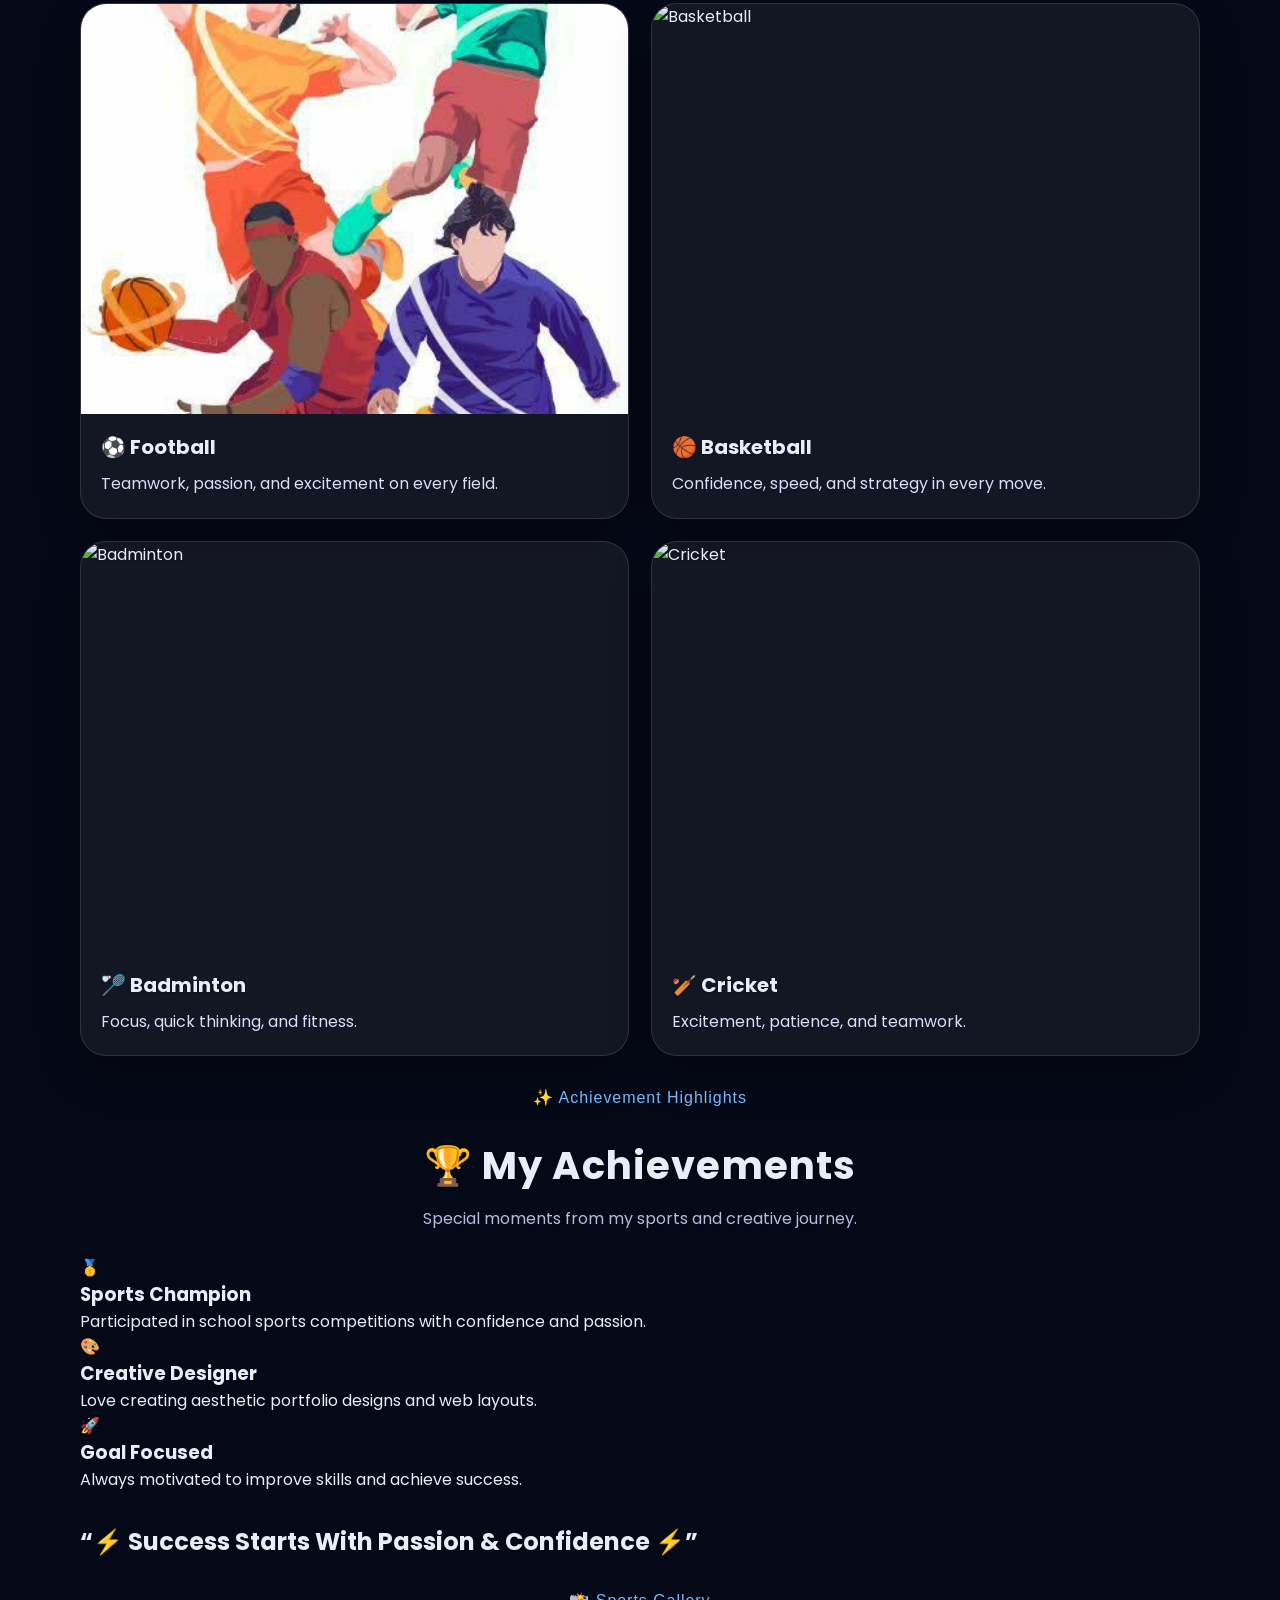
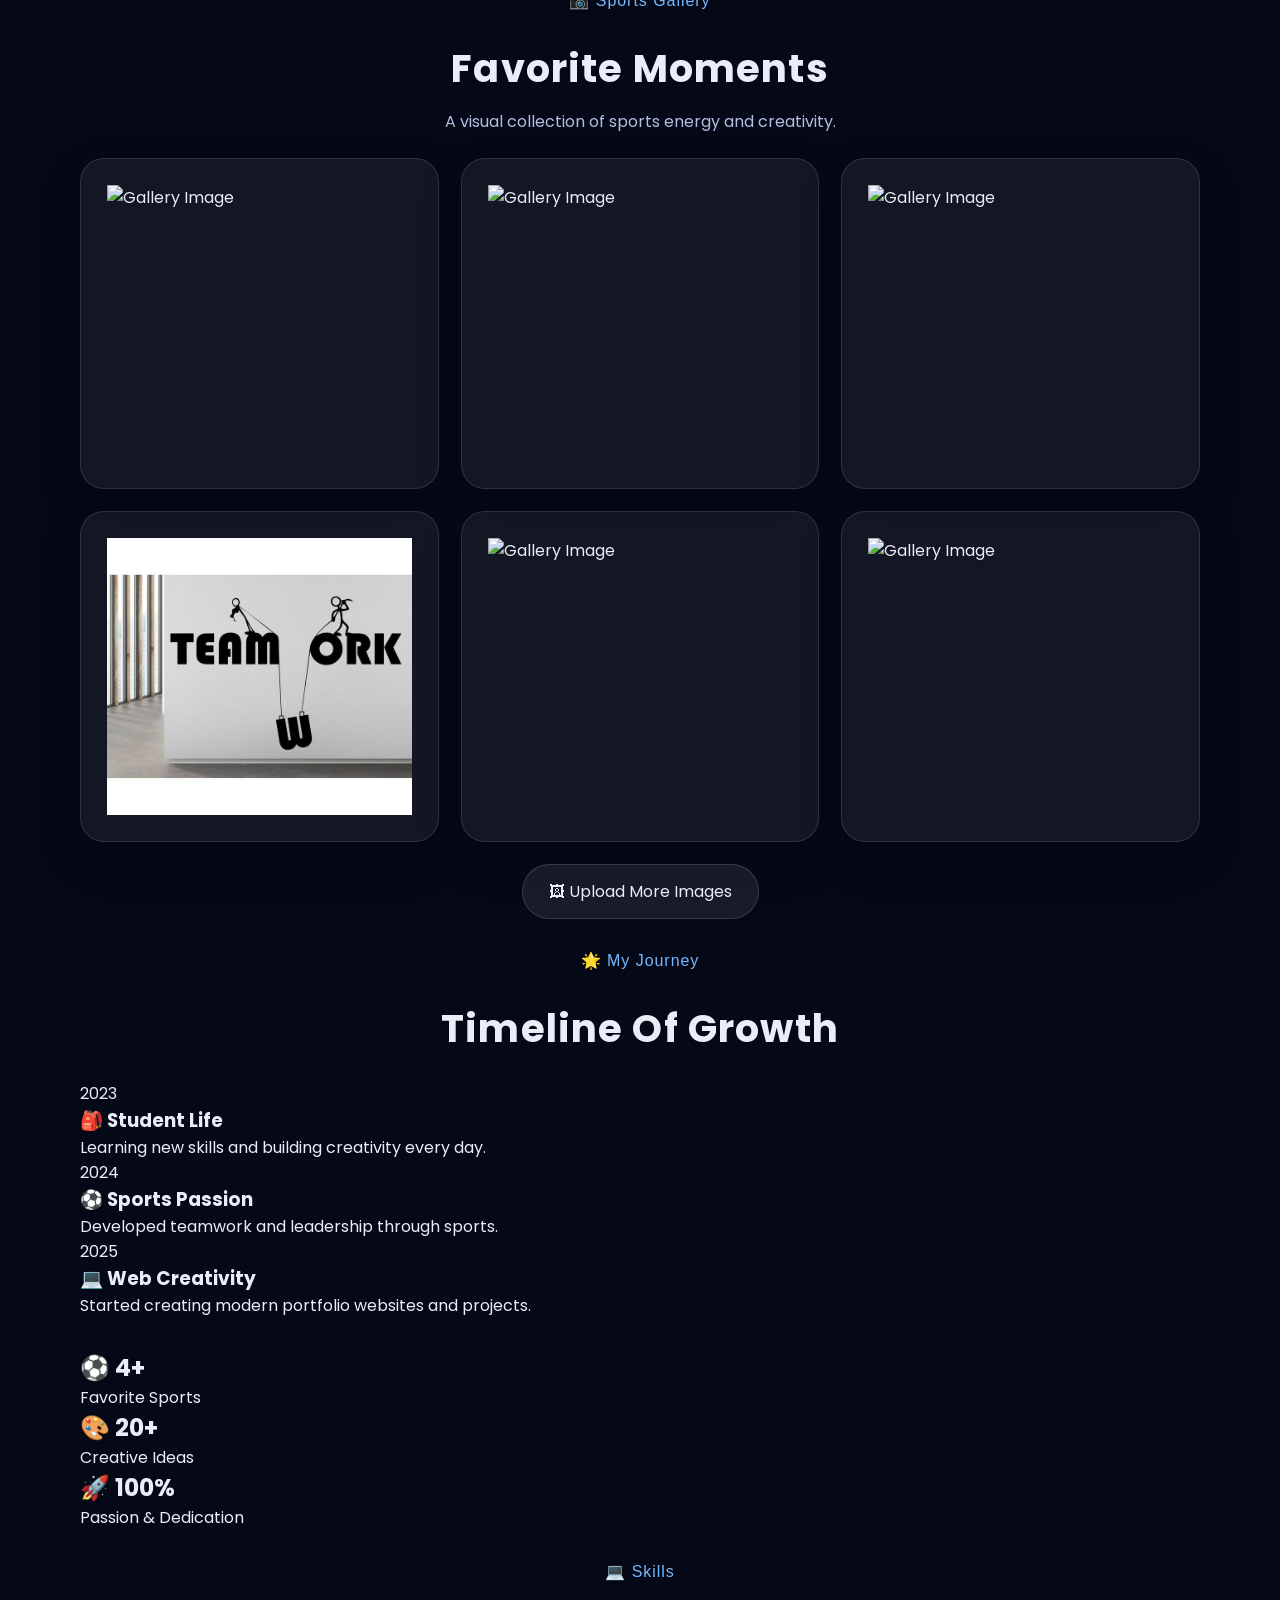
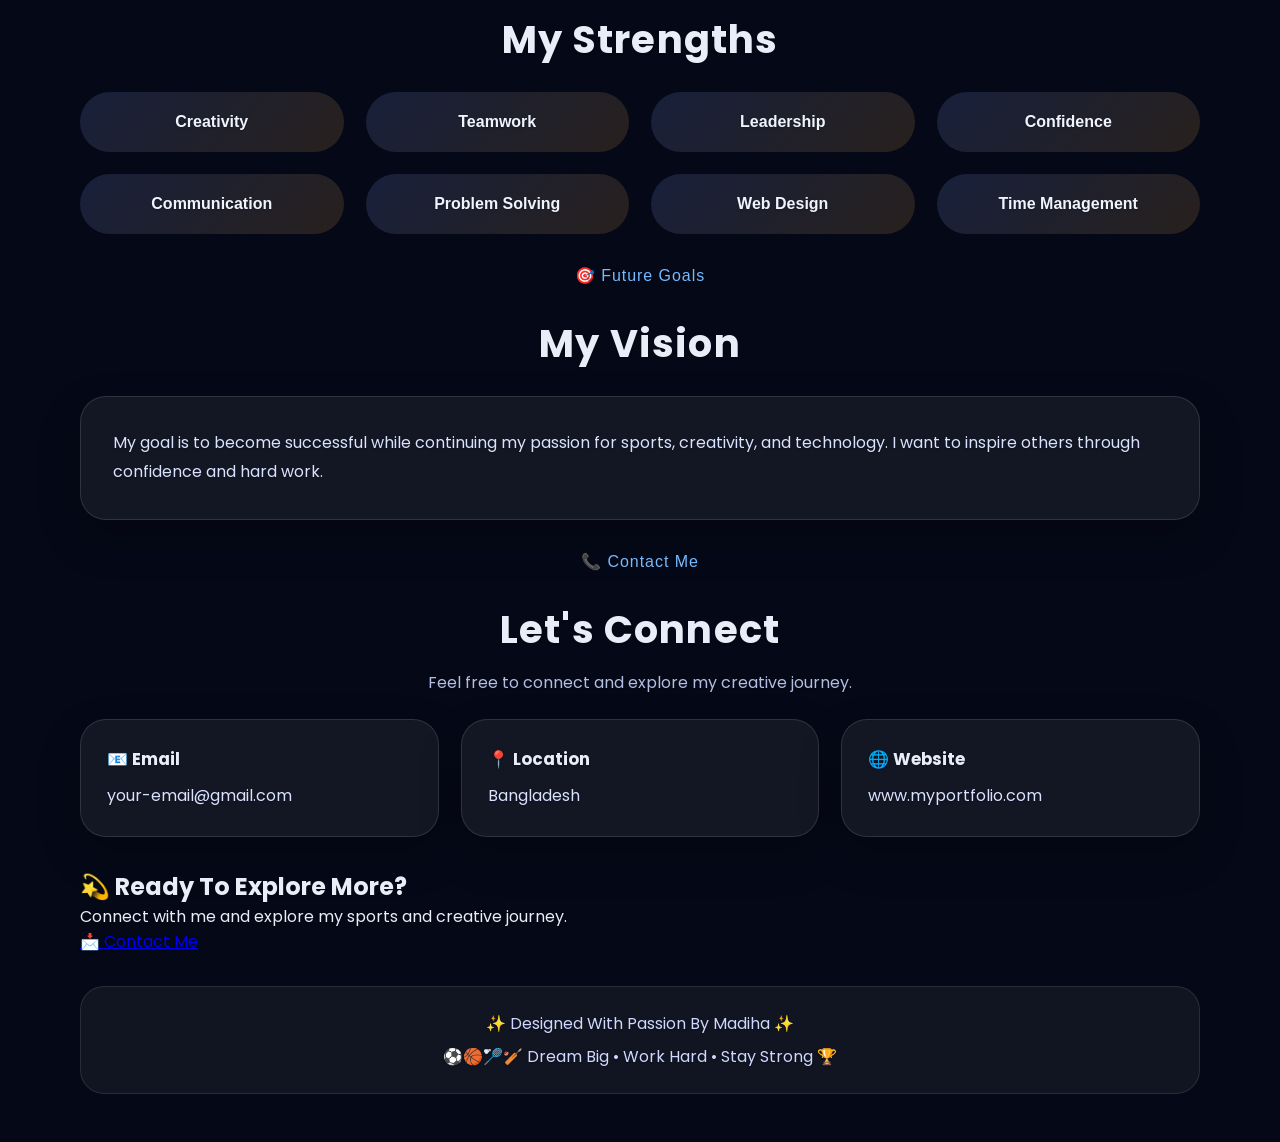
==== commit dea6359e: "changehuy" ====
--- a/index.html
+++ b/index.html
@@ -9,176 +9,749 @@
     <!-- Google Font -->
     <link href="https://fonts.googleapis.com/css2?family=Poppins:wght@300;400;500;600;700&display=swap" rel="stylesheet">
 
-    <!-- CSS -->
+    <!-- CSS FILE -->
     <link rel="stylesheet" href="madiha.css">
 </head>
 
 <body>
+
+    <!-- BACKGROUND -->
     <div class="background-layer"></div>
 
+    <!-- FLOATING SOCIAL BAR -->
+    <div class="floating-social-bar">
+
+        <a href="https://www.instagram.com/" target="_blank">📸</a>
+
+        <a href="https://www.facebook.com/" target="_blank">🌐</a>
+
+        <a href="https://www.youtube.com/" target="_blank">🎥</a>
+
+        <a href="https://www.linkedin.com/" target="_blank">💼</a>
+
+    </div>
+
+    <!-- MAIN CONTAINER -->
     <div class="main-container">
+
+        <!-- NAVBAR -->
         <nav class="navbar">
-            <div class="logo">✨ Madiha</div>
+
+            <div class="logo">
+                ✨ Madiha
+            </div>
+
             <ul class="nav-links">
-                <li><a href="#home">Home</a></li>
-                <li><a href="#about">About</a></li>
-                <li><a href="#sports">Sports</a></li>
-                <li><a href="#gallery">Gallery</a></li>
-                <li><a href="#contact">Contact</a></li>
+
+                <li><a href="#home">🏠 Home</a></li>
+
+                <li><a href="#about">🌟 About</a></li>
+
+                <li><a href="#sports">🏆 Sports</a></li>
+
+                <li><a href="#gallery">📸 Gallery</a></li>
+
+                <li><a href="#contact">📞 Contact</a></li>
+
             </ul>
+
         </nav>
 
-        <section id="home" class="hero-section">
-            <div class="hero-text">
-                <span class="eyebrow">⚡ Hello, I'm</span>
-                <h1>Maimuna Islam Madiha</h1>
-                <h2>Passionate About Sports, Creativity, and Confidence</h2>
-                <p>I love sports, teamwork, and building beautiful web projects. My goal is to inspire others through energy, focus, and hard work.</p>
-                <a href="#about" class="button">Explore Portfolio</a>
-            </div>
-
-            <div class="hero-card">
-                <div class="profile-frame">
-                    <img src="Screenshot 2025-09-28 173318.png" alt="Madiha Profile" class="profile-image">
-                </div>
-                <div class="hero-badge">
-                    <p>Student • Sports Lover • Future Dreamer</p>
-                </div>
-            </div>
-        </section>
-
+        <!-- HERO SECTION -->
+        <section id="home" class="glass-hero">
+
+            <!-- Neon Glow -->
+            <div class="neon-circle neon1"></div>
+            <div class="neon-circle neon2"></div>
+
+            <!-- Glass Card -->
+            <div class="glass-card">
+
+                <!-- LEFT SIDE -->
+                <div class="glass-content">
+
+                    <span class="hero-tag">
+                        ⚡ Hello, I'm
+                    </span>
+
+                    <h1 class="neon-text">
+                        ✨ Maimuna Islam Madiha ✨
+                    </h1>
+
+                    <h2>
+                        Passionate About Sports ⚽🏀🏸🏏
+                    </h2>
+
+                    <p>
+                        Creative • Athletic • Dreamer • Future Leader 🌟
+                    </p>
+
+                    <a href="#about" class="neon-button">
+                        🚀 Explore More
+                    </a>
+
+                </div>
+
+                <!-- RIGHT SIDE -->
+                <div class="hero-card">
+
+                    <!-- PROFILE FRAME -->
+                    <div class="profile-frame">
+
+                        <img src="Screenshot 2025-09-28 173318.png"
+                            alt="Profile Image"
+                            class="profile-image">
+
+                    </div>
+
+                    <!-- PROFILE BADGE -->
+                    <div class="hero-badge">
+
+                        <p>
+                            Student • Sports Lover • Future Dreamer
+                        </p>
+
+                    </div>
+
+                </div>
+
+            </div>
+
+        </section>
+
+        <!-- ABOUT SECTION -->
         <section id="about" class="about-section">
+
             <div class="section-header">
-                <h2>🌟 About Me</h2>
-                <p>Sports fuel my motivation, and design helps me share my goals with others.</p>
+
+                <span class="section-tag">
+                    🌟 About Me
+                </span>
+
+                <h2>
+                    Passion, Creativity & Confidence
+                </h2>
+
+                <p>
+                    Sports fuel my motivation, and creativity helps me express my ideas beautifully.
+                </p>
+
             </div>
 
             <div class="about-grid">
+
+                <!-- CARD -->
                 <article class="feature-card">
-                    <div class="icon">🎯</div>
-                    <h3>Dream Big</h3>
-                    <p>I believe confidence and hard work can lead to success in every challenge.</p>
-                </article>
+
+                    <div class="icon">
+                        🎯
+                    </div>
+
+                    <h3>
+                        Dream Big
+                    </h3>
+
+                    <p>
+                        I believe confidence and hard work can achieve anything.
+                    </p>
+
+                </article>
+
+                <!-- CARD -->
                 <article class="feature-card">
-                    <div class="icon">⚽</div>
-                    <h3>Sports Lover</h3>
-                    <p>Teamwork, energy, and motivation keep me moving forward every day.</p>
-                </article>
+
+                    <div class="icon">
+                        ⚽
+                    </div>
+
+                    <h3>
+                        Sports Lover
+                    </h3>
+
+                    <p>
+                        Teamwork, energy, and motivation keep me inspired every day.
+                    </p>
+
+                </article>
+
+                <!-- CARD -->
                 <article class="feature-card">
-                    <div class="icon">💻</div>
-                    <h3>Creative Mind</h3>
-                    <p>I enjoy web design, creativity, and learning new technologies while staying active.</p>
-                </article>
-            </div>
-        </section>
-
+
+                    <div class="icon">
+                        💻
+                    </div>
+
+                    <h3>
+                        Creative Mind
+                    </h3>
+
+                    <p>
+                        I enjoy web design, technology, and aesthetic projects.
+                    </p>
+
+                </article>
+
+            </div>
+
+        </section>
+
+        <!-- SPORTS SECTION -->
         <section id="sports" class="sports-section">
+
             <div class="section-header">
-                <h2>🏆 Favorite Sports</h2>
-                <p>A collection of my favorite games and the energy they bring.</p>
+
+                <span class="section-tag">
+                    🏆 Sports Passion
+                </span>
+
+                <h2>
+                    Favorite Sports
+                </h2>
+
+                <p>
+                    A collection of sports that inspire me with energy and confidence.
+                </p>
+
             </div>
 
             <div class="sports-grid">
+
+                <!-- SPORT CARD -->
                 <article class="sport-card">
-                    <img src="download (15).jpg" alt="Football">
-                    <h3>Football</h3>
-                    <p>Teamwork, energy, and passion on every field.</p>
-                </article>
+
+                    <img src="download (14).jpg"
+                        alt="Football">
+
+                    <h3>
+                        ⚽ Football
+                    </h3>
+
+                    <p>
+                        Teamwork, passion, and excitement on every field.
+                    </p>
+
+                </article>
+
+                <!-- SPORT CARD -->
                 <article class="sport-card">
-                    <img src="download (16).jpg" alt="Basketball">
-                    <h3>Basketball</h3>
-                    <p>Speed, confidence, and strong strategy in every play.</p>
-                </article>
+
+                    <img src="https://images.unsplash.com/photo-1546519638-68e109498ffc?q=80&w=1200&auto=format&fit=crop"
+                        alt="Basketball">
+
+                    <h3>
+                        🏀 Basketball
+                    </h3>
+
+                    <p>
+                        Confidence, speed, and strategy in every move.
+                    </p>
+
+                </article>
+
+                <!-- SPORT CARD -->
                 <article class="sport-card">
-                    <img src="download (11).jpg" alt="Badminton">
-                    <h3>Badminton</h3>
-                    <p>Focus, quick thinking, and sharp reflexes.</p>
-                </article>
+
+                    <img src="https://images.unsplash.com/photo-1626224583764-f87db24ac4ea?q=80&w=1200&auto=format&fit=crop"
+                        alt="Badminton">
+
+                    <h3>
+                        🏸 Badminton
+                    </h3>
+
+                    <p>
+                        Focus, quick thinking, and fitness.
+                    </p>
+
+                </article>
+
+                <!-- SPORT CARD -->
                 <article class="sport-card">
-                    <img src="download (14).jpg" alt="Cricket">
-                    <h3>Cricket</h3>
-                    <p>Excitement, patience, and strong teamwork.</p>
-                </article>
-            </div>
-        </section>
-
+
+                    <img src="https://images.unsplash.com/photo-1531415074968-036ba1b575da?q=80&w=1200&auto=format&fit=crop"
+                        alt="Cricket">
+
+                    <h3>
+                        🏏 Cricket
+                    </h3>
+
+                    <p>
+                        Excitement, patience, and teamwork.
+                    </p>
+
+                </article>
+
+            </div>
+
+        </section>
+
+        <!-- ACHIEVEMENT SECTION -->
+        <section class="achievement-section">
+
+            <div class="section-header">
+
+                <span class="section-tag">
+                    ✨ Achievement Highlights
+                </span>
+
+                <h2>
+                    🏆 My Achievements
+                </h2>
+
+                <p>
+                    Special moments from my sports and creative journey.
+                </p>
+
+            </div>
+
+            <div class="achievement-container">
+
+                <article class="achievement-card">
+
+                    <div class="achievement-icon">
+                        🥇
+                    </div>
+
+                    <h3>
+                        Sports Champion
+                    </h3>
+
+                    <p>
+                        Participated in school sports competitions with confidence and passion.
+                    </p>
+
+                </article>
+
+                <article class="achievement-card">
+
+                    <div class="achievement-icon">
+                        🎨
+                    </div>
+
+                    <h3>
+                        Creative Designer
+                    </h3>
+
+                    <p>
+                        Love creating aesthetic portfolio designs and web layouts.
+                    </p>
+
+                </article>
+
+                <article class="achievement-card">
+
+                    <div class="achievement-icon">
+                        🚀
+                    </div>
+
+                    <h3>
+                        Goal Focused
+                    </h3>
+
+                    <p>
+                        Always motivated to improve skills and achieve success.
+                    </p>
+
+                </article>
+
+            </div>
+
+        </section>
+
+        <!-- QUOTE SECTION -->
+        <section class="quote-section">
+
+            <div class="quote-box">
+
+                <h1>
+                    “⚡ Success Starts With Passion & Confidence ⚡”
+                </h1>
+
+            </div>
+
+        </section>
+
+        <!-- GALLERY -->
         <section id="gallery" class="gallery-section">
+
             <div class="section-header">
-                <h2>📸 Sports Gallery</h2>
-                <p>A visual snapshot of my favorite moments and team spirit.</p>
+
+                <span class="section-tag">
+                    📸 Sports Gallery
+                </span>
+
+                <h2>
+                    Favorite Moments
+                </h2>
+
+                <p>
+                    A visual collection of sports energy and creativity.
+                </p>
+
             </div>
 
             <div class="gallery-grid">
-                <div class="gallery-item"><img src="download (16).jpg" alt="Gallery Image"></div>
-                <div class="gallery-item"><img src="download (10).jpg" alt="Gallery Image"></div>
-                <div class="gallery-item"><img src="download (13).jpg" alt="Gallery Image"></div>
-                <div class="gallery-item"><img src="Together us humans can.jpg" alt="Gallery Image"></div>
-                <div class="gallery-item"><img src="office work.jpg" alt="Gallery Image"></div>
-                <div class="gallery-item"><img src="download (15).jpg" alt="Gallery Image"></div>
-            </div>
-
+
+                <div class="gallery-item">
+
+                    <img src="https://images.unsplash.com/photo-1517649763962-0c623066013b?q=80&w=1200&auto=format&fit=crop"
+                        alt="Gallery Image">
+
+                </div>
+
+                <div class="gallery-item">
+
+                    <img src="https://images.unsplash.com/photo-1547347298-4074fc3086f0?q=80&w=1200&auto=format&fit=crop"
+                        alt="Gallery Image">
+
+                </div>
+
+                <div class="gallery-item">
+
+                    <img src="https://images.unsplash.com/photo-1521412644187-c49fa049e84d?q=80&w=1200&auto=format&fit=crop"
+                        alt="Gallery Image">
+
+                </div>
+
+                <div class="gallery-item">
+
+                    <img src="Together us humans can.jpg"
+                        alt="Gallery Image">
+
+                </div>
+
+                <div class="gallery-item">
+
+                    <img src="https://images.unsplash.com/photo-1517836357463-d25dfeac3438?q=80&w=1200&auto=format&fit=crop"
+                        alt="Gallery Image">
+
+                </div>
+
+                <div class="gallery-item">
+
+                    <img src="https://images.unsplash.com/photo-1518611012118-696072aa579a?q=80&w=1200&auto=format&fit=crop"
+                        alt="Gallery Image">
+
+                </div>
+
+            </div>
+
+            <!-- IMAGE UPLOAD -->
             <div class="upload-panel">
-                <label for="gallery-upload">🖼 Upload More Images</label>
+
+                <label for="gallery-upload">
+                    🖼 Upload More Images
+                </label>
+
                 <input id="gallery-upload" type="file" accept="image/*" multiple>
-            </div>
-        </section>
-
+
+            </div>
+
+        </section>
+
+        <!-- TIMELINE -->
+        <section class="timeline-section">
+
+            <div class="section-header">
+
+                <span class="section-tag">
+                    🌟 My Journey
+                </span>
+
+                <h2>
+                    Timeline Of Growth
+                </h2>
+
+            </div>
+
+            <div class="timeline-container">
+
+                <div class="timeline-item">
+
+                    <div class="timeline-dot"></div>
+
+                    <div class="timeline-content">
+
+                        <span class="timeline-year">
+                            2023
+                        </span>
+
+                        <h3>
+                            🎒 Student Life
+                        </h3>
+
+                        <p>
+                            Learning new skills and building creativity every day.
+                        </p>
+
+                    </div>
+
+                </div>
+
+                <div class="timeline-item">
+
+                    <div class="timeline-dot"></div>
+
+                    <div class="timeline-content">
+
+                        <span class="timeline-year">
+                            2024
+                        </span>
+
+                        <h3>
+                            ⚽ Sports Passion
+                        </h3>
+
+                        <p>
+                            Developed teamwork and leadership through sports.
+                        </p>
+
+                    </div>
+
+                </div>
+
+                <div class="timeline-item">
+
+                    <div class="timeline-dot"></div>
+
+                    <div class="timeline-content">
+
+                        <span class="timeline-year">
+                            2025
+                        </span>
+
+                        <h3>
+                            💻 Web Creativity
+                        </h3>
+
+                        <p>
+                            Started creating modern portfolio websites and projects.
+                        </p>
+
+                    </div>
+
+                </div>
+
+            </div>
+
+        </section>
+
+        <!-- STATS -->
+        <section class="stats-section">
+
+            <div class="stat-box">
+
+                <h1>
+                    ⚽ 4+
+                </h1>
+
+                <p>
+                    Favorite Sports
+                </p>
+
+            </div>
+
+            <div class="stat-box">
+
+                <h1>
+                    🎨 20+
+                </h1>
+
+                <p>
+                    Creative Ideas
+                </p>
+
+            </div>
+
+            <div class="stat-box">
+
+                <h1>
+                    🚀 100%
+                </h1>
+
+                <p>
+                    Passion & Dedication
+                </p>
+
+            </div>
+
+        </section>
+
+        <!-- SKILLS -->
         <section class="skills-section">
+
             <div class="section-header">
-                <h2>💻 Skills</h2>
-                <p>Strengths that help me grow both on and off the field.</p>
+
+                <span class="section-tag">
+                    💻 Skills
+                </span>
+
+                <h2>
+                    My Strengths
+                </h2>
+
             </div>
 
             <div class="skills-grid">
-                <span class="skill-pill">Creativity</span>
-                <span class="skill-pill">Teamwork</span>
-                <span class="skill-pill">Leadership</span>
-                <span class="skill-pill">Confidence</span>
-                <span class="skill-pill">Communication</span>
-                <span class="skill-pill">Problem Solving</span>
-                <span class="skill-pill">Web Design</span>
-                <span class="skill-pill">Time Management</span>
-            </div>
-        </section>
-
+
+                <span class="skill-pill">
+                    Creativity
+                </span>
+
+                <span class="skill-pill">
+                    Teamwork
+                </span>
+
+                <span class="skill-pill">
+                    Leadership
+                </span>
+
+                <span class="skill-pill">
+                    Confidence
+                </span>
+
+                <span class="skill-pill">
+                    Communication
+                </span>
+
+                <span class="skill-pill">
+                    Problem Solving
+                </span>
+
+                <span class="skill-pill">
+                    Web Design
+                </span>
+
+                <span class="skill-pill">
+                    Time Management
+                </span>
+
+            </div>
+
+        </section>
+
+        <!-- GOALS -->
         <section class="goal-section">
+
             <div class="section-header">
-                <h2>🎯 Future Goals</h2>
-                <p>Goals that guide my journey and keep my focus strong.</p>
+
+                <span class="section-tag">
+                    🎯 Future Goals
+                </span>
+
+                <h2>
+                    My Vision
+                </h2>
+
             </div>
 
             <div class="goal-box">
-                <p>My goal is to become successful while continuing my passion for sports, creativity, and technology. I want to inspire others through confidence and hard work.</p>
-            </div>
-        </section>
-
+
+                <p>
+                    My goal is to become successful while continuing my passion for sports, creativity, and technology.
+                    I want to inspire others through confidence and hard work.
+                </p>
+
+            </div>
+
+        </section>
+
+        <!-- CONTACT -->
         <section id="contact" class="contact-section">
+
             <div class="section-header">
-                <h2>📞 Contact Me</h2>
-                <p>Lets connect and build something inspiring together.</p>
+
+                <span class="section-tag">
+                    📞 Contact Me
+                </span>
+
+                <h2>
+                    Let's Connect
+                </h2>
+
+                <p>
+                    Feel free to connect and explore my creative journey.
+                </p>
+
             </div>
 
             <div class="contact-grid">
+
                 <div class="contact-card">
-                    <h3>📧 Email</h3>
-                    <p>your-email@gmail.com</p>
-                </div>
+
+                    <h3>
+                        📧 Email
+                    </h3>
+
+                    <p>
+                        your-email@gmail.com
+                    </p>
+
+                </div>
+
                 <div class="contact-card">
-                    <h3>📍 Location</h3>
-                    <p>Bangladesh</p>
-                </div>
+
+                    <h3>
+                        📍 Location
+                    </h3>
+
+                    <p>
+                        Bangladesh
+                    </p>
+
+                </div>
+
                 <div class="contact-card">
-                    <h3>🌐 Website</h3>
-                    <p>www.myportfolio.com</p>
-                </div>
-            </div>
-        </section>
-
+
+                    <h3>
+                        🌐 Website
+                    </h3>
+
+                    <p>
+                        www.myportfolio.com
+                    </p>
+
+                </div>
+
+            </div>
+
+        </section>
+
+        <!-- CONTACT CTA -->
+        <section class="contact-cta">
+
+            <div class="cta-box">
+
+                <h1>
+                    💫 Ready To Explore More?
+                </h1>
+
+                <p>
+                    Connect with me and explore my sports and creative journey.
+                </p>
+
+                <a href="#contact" class="cta-button">
+                    📩 Contact Me
+                </a>
+
+            </div>
+
+        </section>
+
+        <!-- FOOTER -->
         <footer>
-            <p>✨ Designed With Passion By Madiha ✨</p>
-            <p>⚽🏀🏸🏏 Dream Big • Work Hard • Stay Strong 🏆</p>
+
+            <p>
+                ✨ Designed With Passion By Madiha ✨
+            </p>
+
+            <p>
+                ⚽🏀🏸🏏 Dream Big • Work Hard • Stay Strong 🏆
+            </p>
+
         </footer>
+
     </div>
+
 </body>
 
-</html>
+</html>
--- a/madiha.css
+++ b/madiha.css
@@ -26,14 +26,24 @@
     color: var(--text);
     position: relative;
     overflow-x: hidden;
+    background-color: var(--bg-primary);
     background-image:
-        linear-gradient(180deg, rgba(129, 144, 179, 0.92), rgba(95, 122, 188, 0.86) 42%, rgba(18, 28, 52, 0.92)),
-        url('download\ \(17\).jpg');
+        linear-gradient(180deg, rgba(146, 152, 167, 0.72), rgba(99, 120, 172, 0.62) 42%, rgba(18, 28, 52, 0.72)),
+        url("download (17).jpg");
     background-size: cover;
     background-position: center;
     background-attachment: fixed;
     background-repeat: no-repeat;
-    text-shadow: 0 1px 2px rgba(0, 0, 0, 0.35);
+    text-shadow: 0 1px 2px rgba(0, 0, 0, 0.25);
+}
+
+body::before {
+    content: '';
+    position: fixed;
+    inset: 0;
+    background: rgba(4, 8, 18, 0.18);
+    pointer-events: none;
+    z-index: 0;
 }
 
 .background-layer {
@@ -49,6 +59,37 @@
     background-blend-mode: screen, screen, screen, normal;
 }
 
+.floating-social-bar {
+    position: fixed;
+    top: 50%;
+    right: 18px;
+    transform: translateY(-50%);
+    display: flex;
+    flex-direction: column;
+    gap: 14px;
+    z-index: 2;
+}
+
+.floating-social-bar a {
+    display: inline-flex;
+    align-items: center;
+    justify-content: center;
+    width: 46px;
+    height: 46px;
+    border-radius: 50%;
+    background: rgba(255, 255, 255, 0.09);
+    border: 1px solid rgba(255, 255, 255, 0.12);
+    color: var(--text);
+    text-decoration: none;
+    box-shadow: 0 14px 28px rgba(0, 0, 0, 0.18);
+    transition: transform 0.2s ease, background 0.2s ease;
+}
+
+.floating-social-bar a:hover {
+    background: rgba(255, 255, 255, 0.18);
+    transform: translateY(-2px);
+}
+
 .main-container {
     position: relative;
     z-index: 1;
@@ -73,6 +114,28 @@
     margin-bottom: 28px;
 }
 
+.nav-links a,
+.button,
+.upload-panel label {
+    outline: none;
+}
+
+.nav-links a:focus-visible,
+.button:focus-visible,
+.upload-panel label:focus-visible {
+    outline: 3px solid rgba(122, 161, 255, 0.85);
+    outline-offset: 4px;
+}
+
+.nav-links a {
+    transition: color 0.25s ease, transform 0.25s ease;
+}
+
+.nav-links a:hover {
+    color: #8ae1ff;
+    transform: translateY(-1px);
+}
+
 .logo {
     font-size: 1.15rem;
     font-weight: 700;
@@ -97,17 +160,106 @@
     color: #8ae1ff;
 }
 
-.hero-section {
+.glass-hero {
+    position: relative;
+    overflow: hidden;
+    padding: 40px 32px;
+    border-radius: 32px;
+    min-height: 76vh;
+    background: rgba(255, 255, 255, 0.08);
+    border: 1px solid rgba(255, 255, 255, 0.12);
+    backdrop-filter: blur(16px);
+    box-shadow: 0 24px 70px rgba(0, 0, 0, 0.28);
+}
+
+.glass-card {
     display: grid;
     grid-template-columns: 1.1fr 0.9fr;
     gap: 32px;
     align-items: center;
-    padding: 40px 32px;
-    border-radius: 32px;
-    background: rgba(255, 255, 255, 0.06);
-    border: 1px solid rgba(255, 255, 255, 0.12);
-    backdrop-filter: blur(16px);
-    box-shadow: 0 24px 70px rgba(0, 0, 0, 0.28);
+    position: relative;
+    z-index: 1;
+}
+
+.glass-hero::before {
+    content: '';
+    position: absolute;
+    top: -48px;
+    right: -36px;
+    width: 280px;
+    height: 280px;
+    border-radius: 50%;
+    background: radial-gradient(circle, rgba(122, 161, 255, 0.32), transparent 62%);
+    pointer-events: none;
+}
+
+.glass-hero::after {
+    content: '';
+    position: absolute;
+    bottom: -52px;
+    left: -28px;
+    width: 240px;
+    height: 240px;
+    border-radius: 50%;
+    background: radial-gradient(circle, rgba(255, 184, 79, 0.24), transparent 64%);
+    pointer-events: none;
+}
+
+.glass-content {
+    z-index: 1;
+}
+
+.hero-tag,
+.section-tag {
+    display: inline-block;
+    margin-bottom: 18px;
+    color: #75b9ff;
+    font-weight: 500;
+    letter-spacing: 0.06em;
+}
+
+.neon-text {
+    font-size: clamp(2.7rem, 5vw, 3.5rem);
+    line-height: 1.05;
+    margin-bottom: 16px;
+    color: #ecf5ff;
+    text-shadow: 0 0 24px rgba(122, 161, 255, 0.35);
+}
+
+.glass-content h2 {
+    font-size: 1.45rem;
+    max-width: 720px;
+    margin-bottom: 24px;
+    color: #dbe3ff;
+    font-weight: 500;
+    line-height: 1.6;
+}
+
+.glass-content p {
+    max-width: 680px;
+    font-size: 1rem;
+    line-height: 1.85;
+    opacity: 0.92;
+    margin-bottom: 30px;
+}
+
+.neon-button {
+    display: inline-flex;
+    align-items: center;
+    justify-content: center;
+    padding: 14px 28px;
+    border-radius: 999px;
+    background: linear-gradient(135deg, var(--accent), var(--accent-strong));
+    color: #0e1126;
+    font-weight: 700;
+    text-decoration: none;
+    transition: transform 0.25s ease, box-shadow 0.25s ease;
+    box-shadow: 0 18px 40px rgba(255, 184, 79, 0.16);
+}
+
+.neon-button:hover {
+    transform: translateY(-2px);
+    box-shadow: 0 22px 48px rgba(255, 184, 79, 0.24);
 }
 
 .eyebrow {
@@ -177,6 +329,16 @@
     display: flex;
     justify-content: center;
     align-items: center;
+    animation: float 10s ease-in-out infinite;
+}
+
+@keyframes float {
+    0%, 100% {
+        transform: translateY(0);
+    }
+    50% {
+        transform: translateY(-12px);
+    }
 }
 
 .profile-image {
@@ -234,6 +396,42 @@
 
 .about-grid {
     grid-template-columns: repeat(3, minmax(220px, 1fr));
+}
+
+.stats-grid {
+    grid-template-columns: repeat(4, minmax(180px, 1fr));
+}
+
+.stat-card {
+    border-radius: 28px;
+    background: linear-gradient(180deg, rgba(255, 255, 255, 0.08), rgba(255, 255, 255, 0.04));
+    border: 1px solid rgba(255, 255, 255, 0.14);
+    padding: 28px;
+    box-shadow: 0 18px 40px rgba(0, 0, 0, 0.16);
+    text-align: center;
+    transition: transform 0.3s ease, box-shadow 0.3s ease;
+}
+
+.stat-card:hover {
+    transform: translateY(-6px);
+    box-shadow: 0 26px 52px rgba(0, 0, 0, 0.22);
+}
+
+.stat-number {
+    display: block;
+    font-size: 2.25rem;
+    font-weight: 700;
+    margin-bottom: 12px;
+    background: linear-gradient(135deg, var(--accent), var(--accent-strong));
+    background-clip: text;
+    -webkit-background-clip: text;
+    color: transparent;
+}
+
+.stat-card p {
+    margin: 0;
+    color: #d7e2ff;
+    line-height: 1.8;
 }
 
 .feature-card,
@@ -423,7 +621,8 @@
     }
 
     .about-grid,
-    .sports-grid {
+    .sports-grid,
+    .stats-grid {
         grid-template-columns: repeat(2, minmax(220px, 1fr));
     }
 
@@ -449,6 +648,11 @@
     .nav-links {
         width: 100%;
         justify-content: center;
+        gap: 14px;
+    }
+
+    .nav-links a {
+        padding: 10px 0;
     }
 
     .hero-text h1 {
@@ -465,6 +669,7 @@
 
     .about-grid,
     .sports-grid,
+    .stats-grid,
     .gallery-grid,
     .skills-grid,
     .contact-grid {
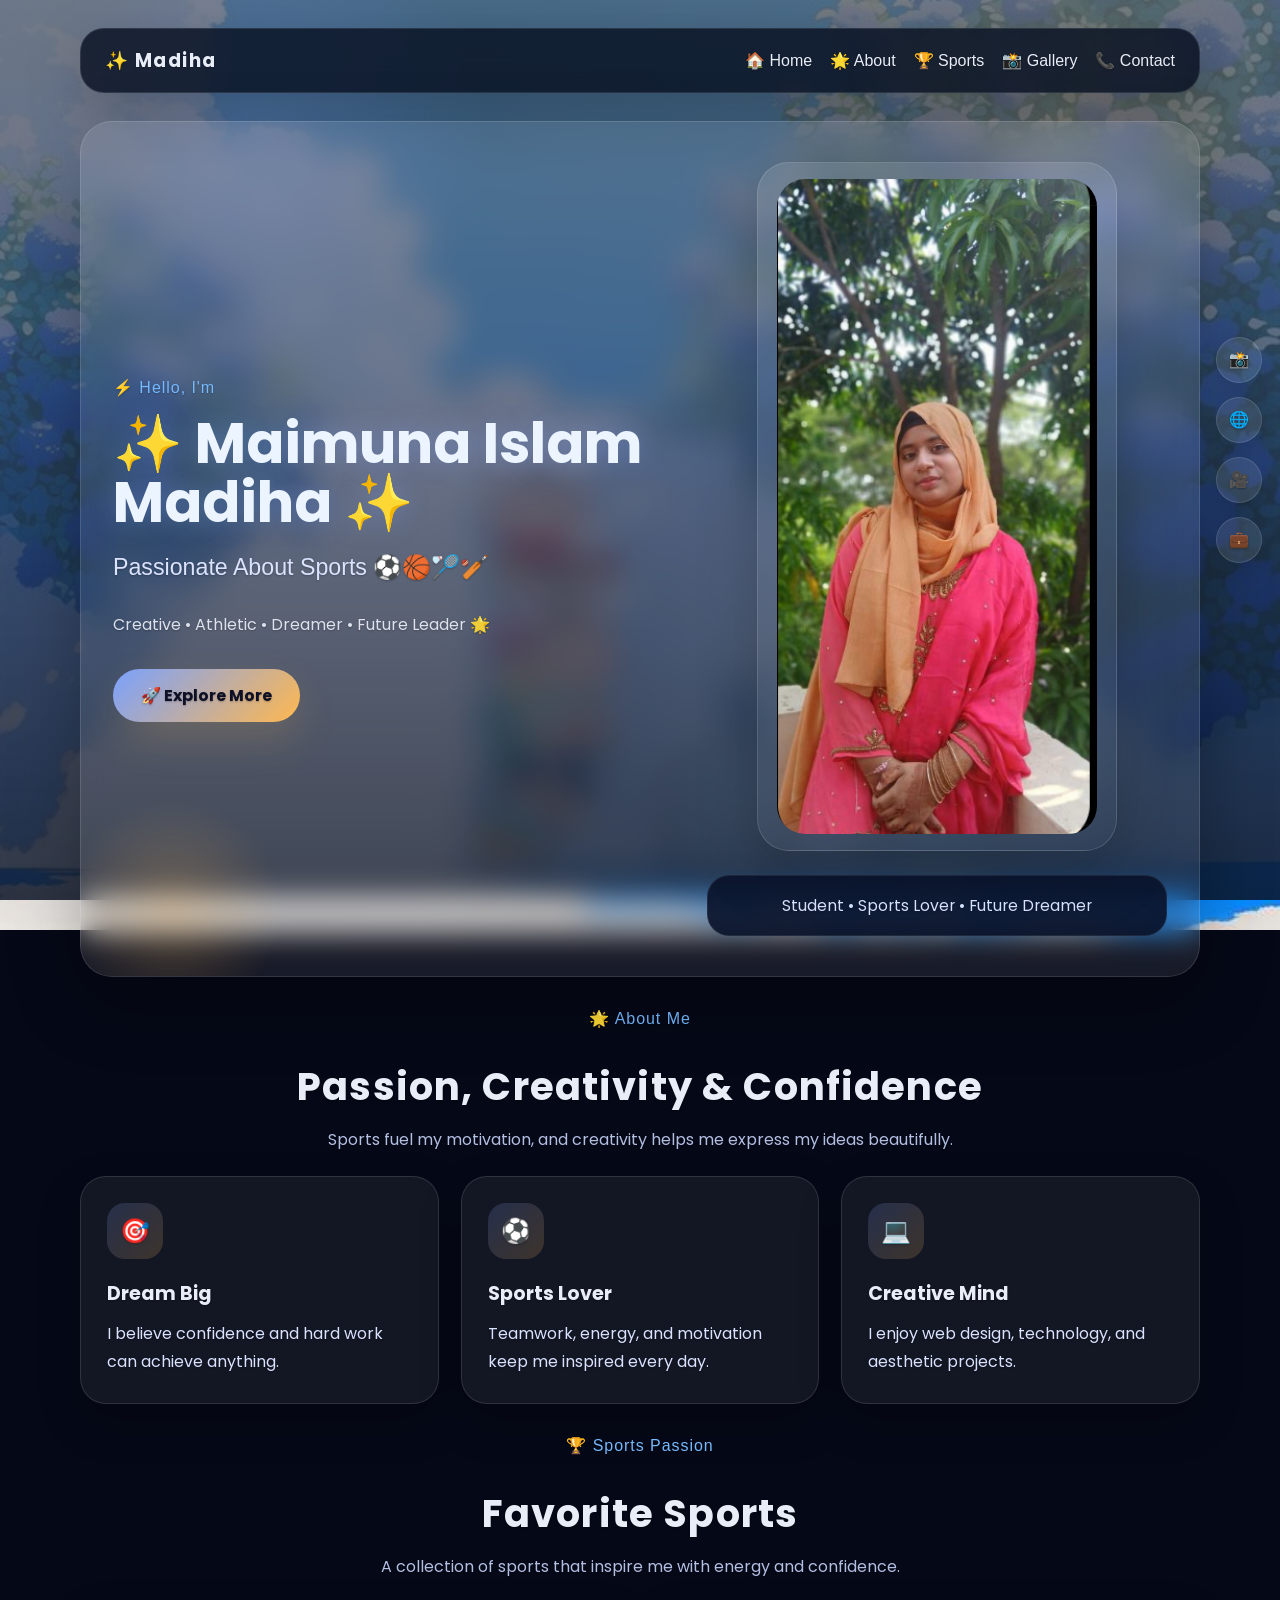
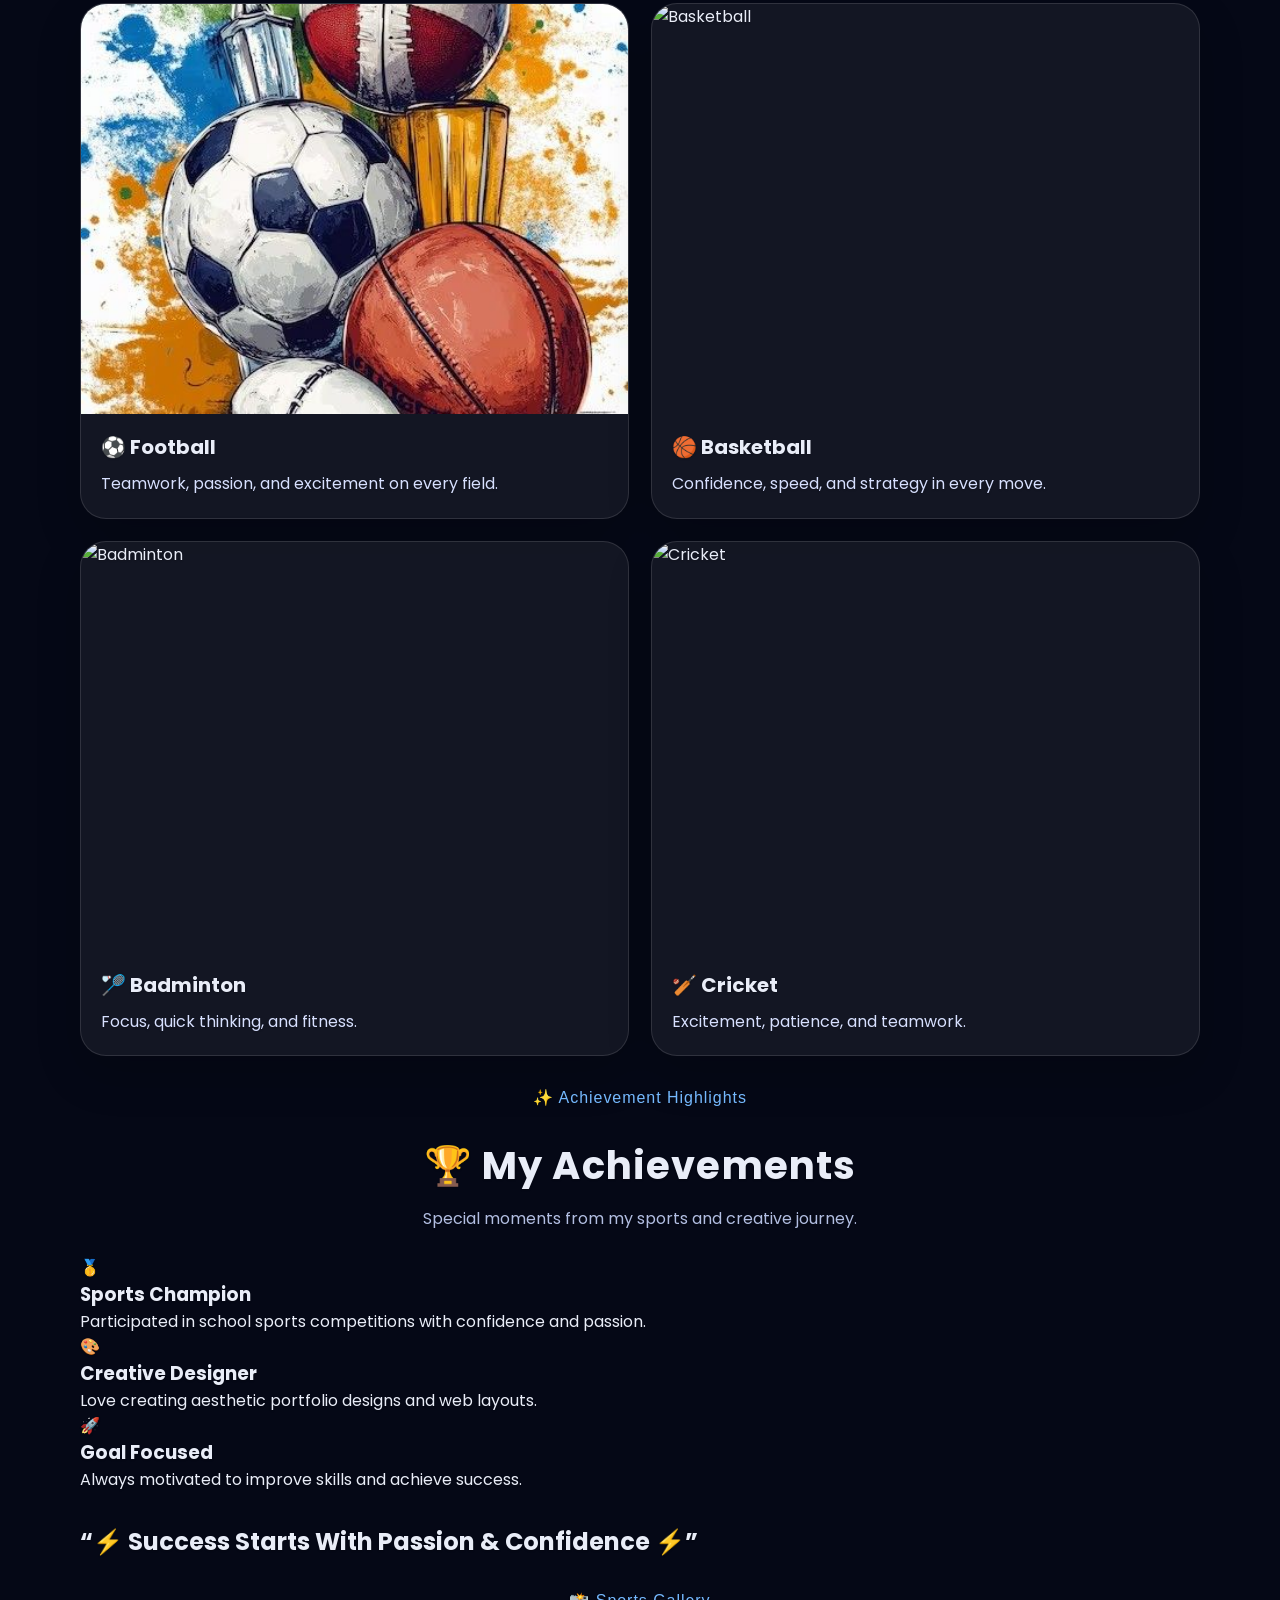
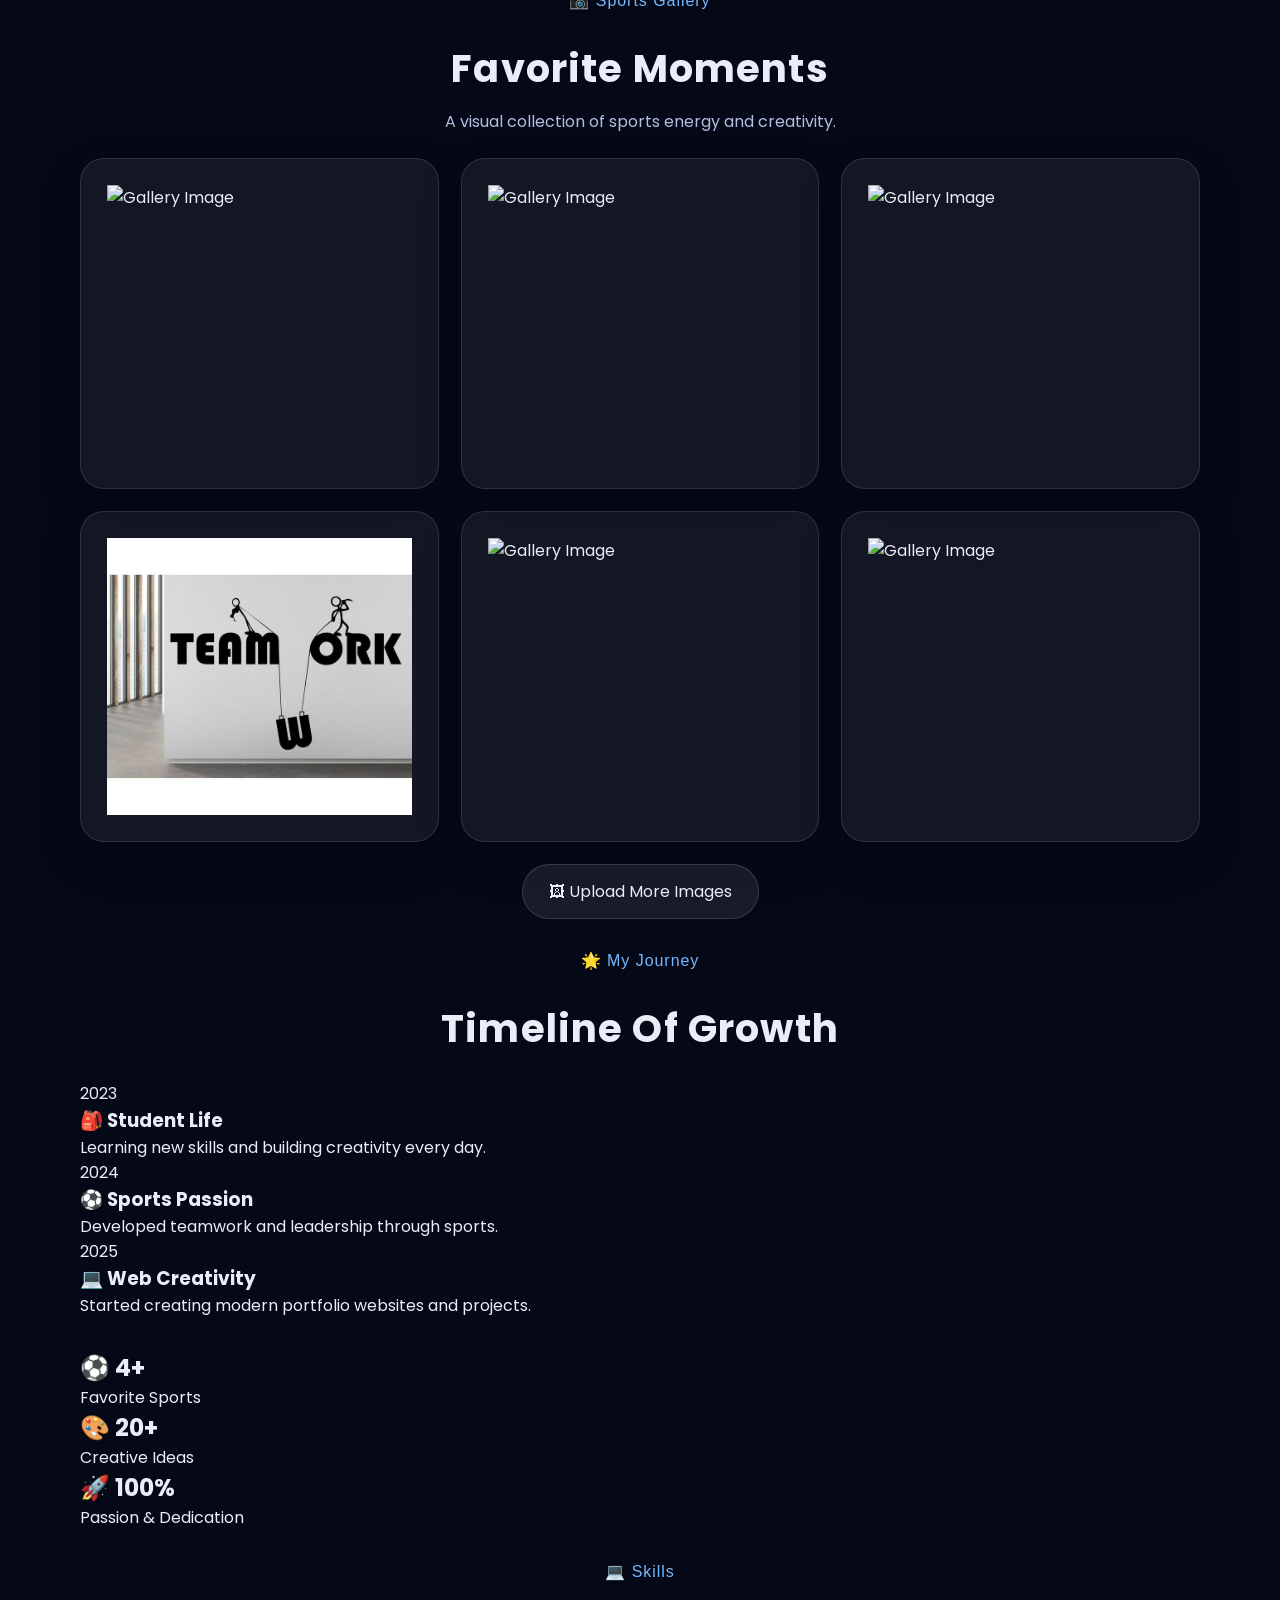
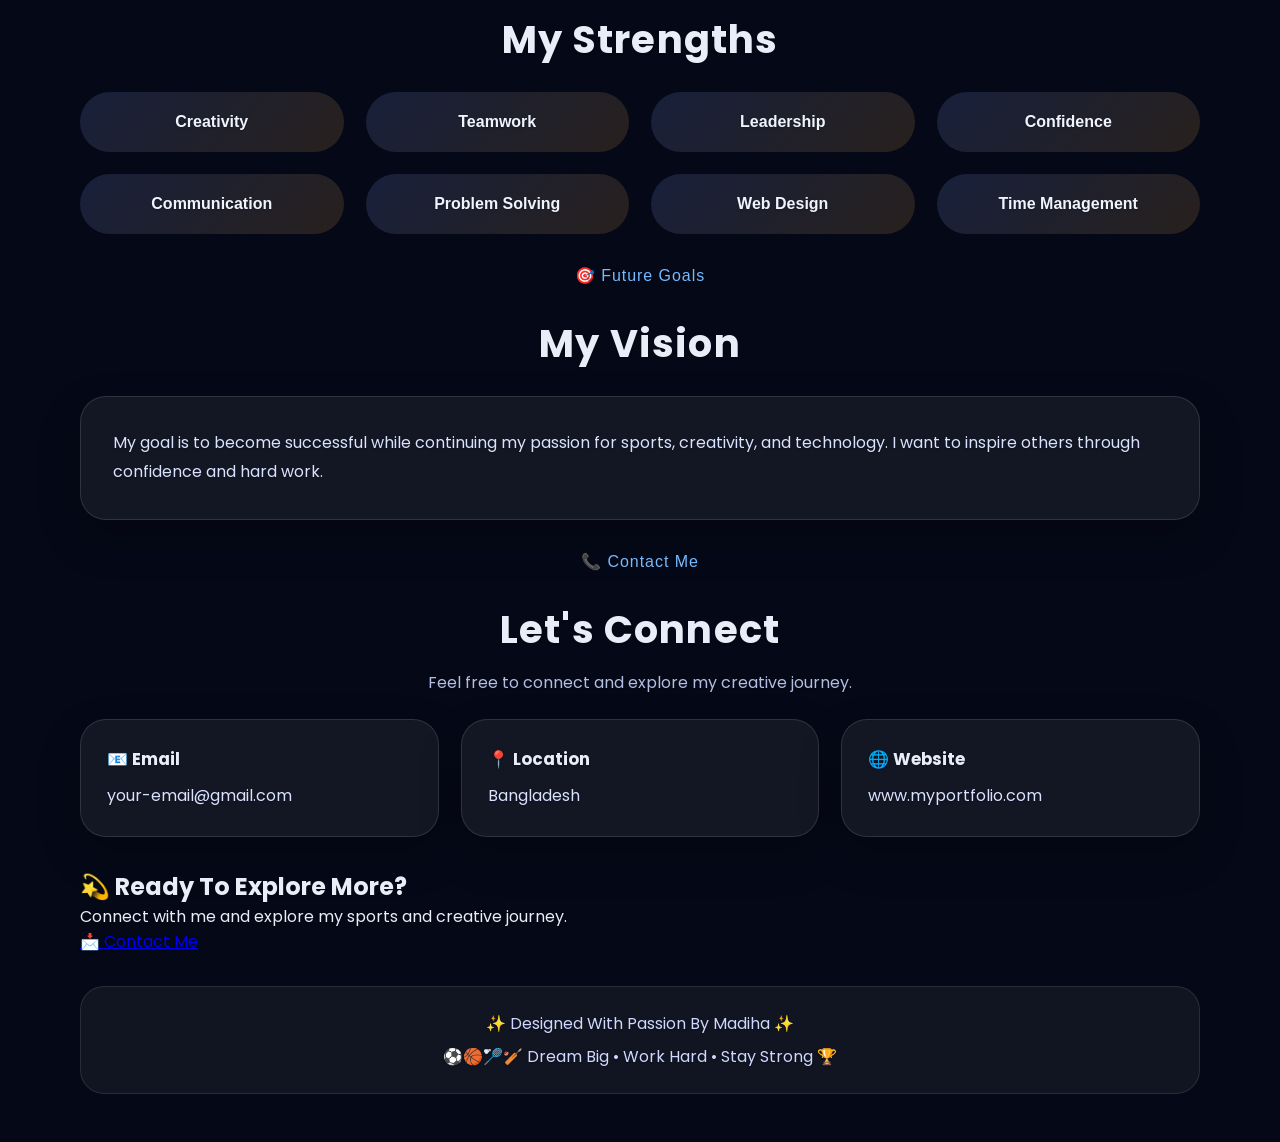
==== commit 31805e94: "gjvgkjsdgbvj" ====
--- a/index.html
+++ b/index.html
@@ -219,7 +219,7 @@
                 <!-- SPORT CARD -->
                 <article class="sport-card">
 
-                    <img src="download (14).jpg"
+                    <img src="download (15).jpg"
                         alt="Football">
 
                     <h3>
